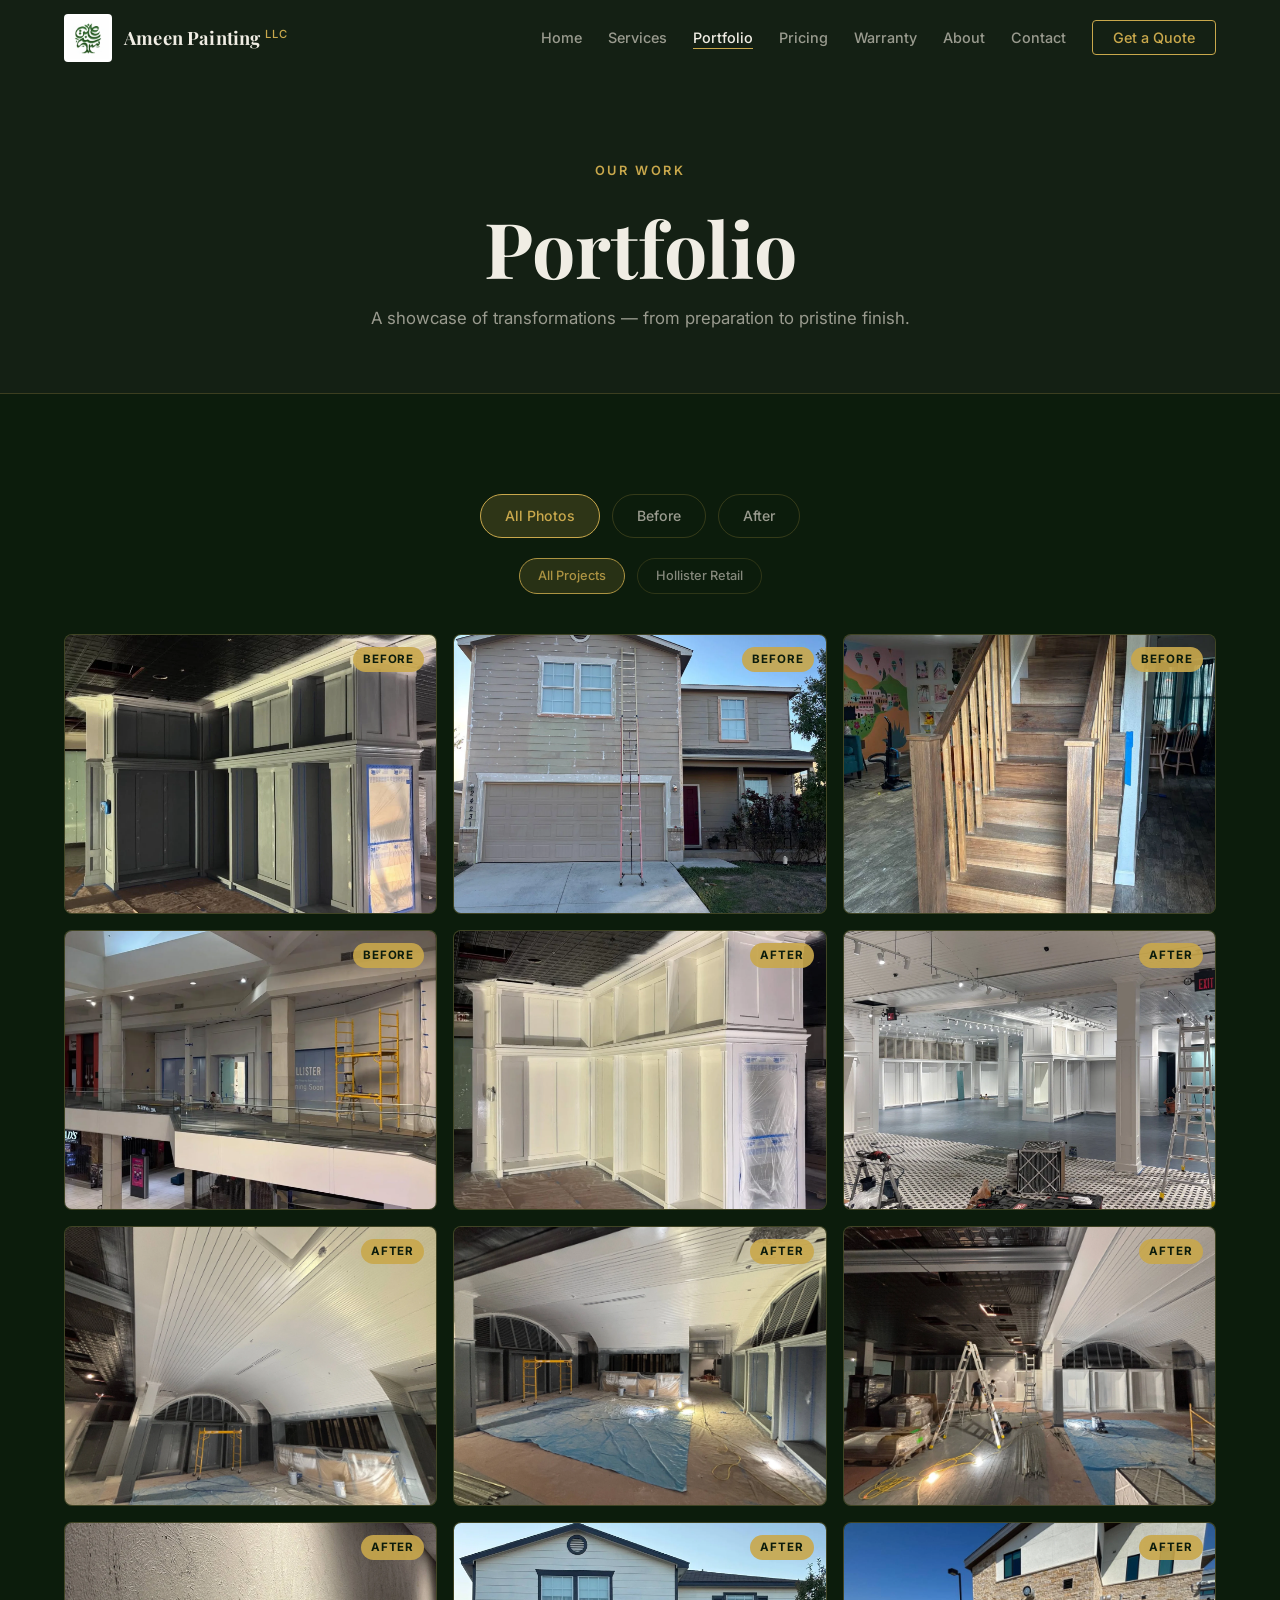
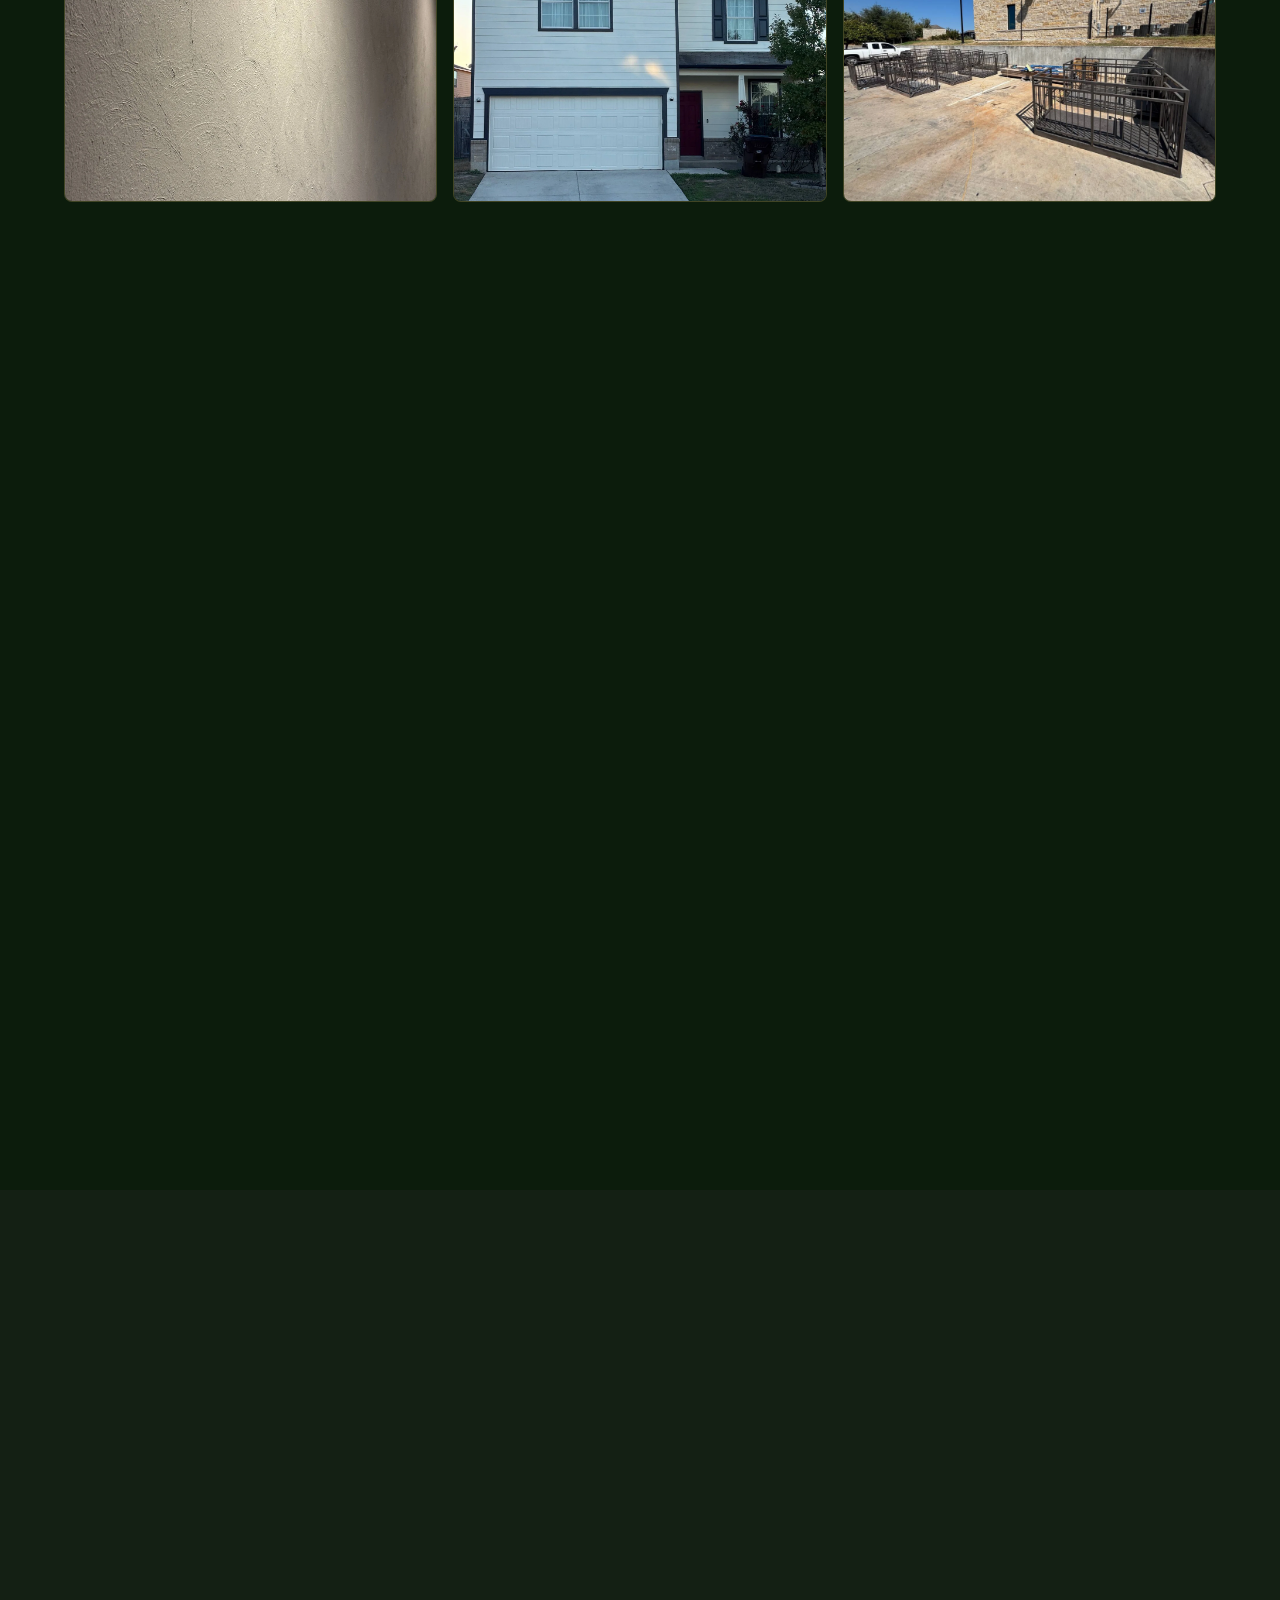
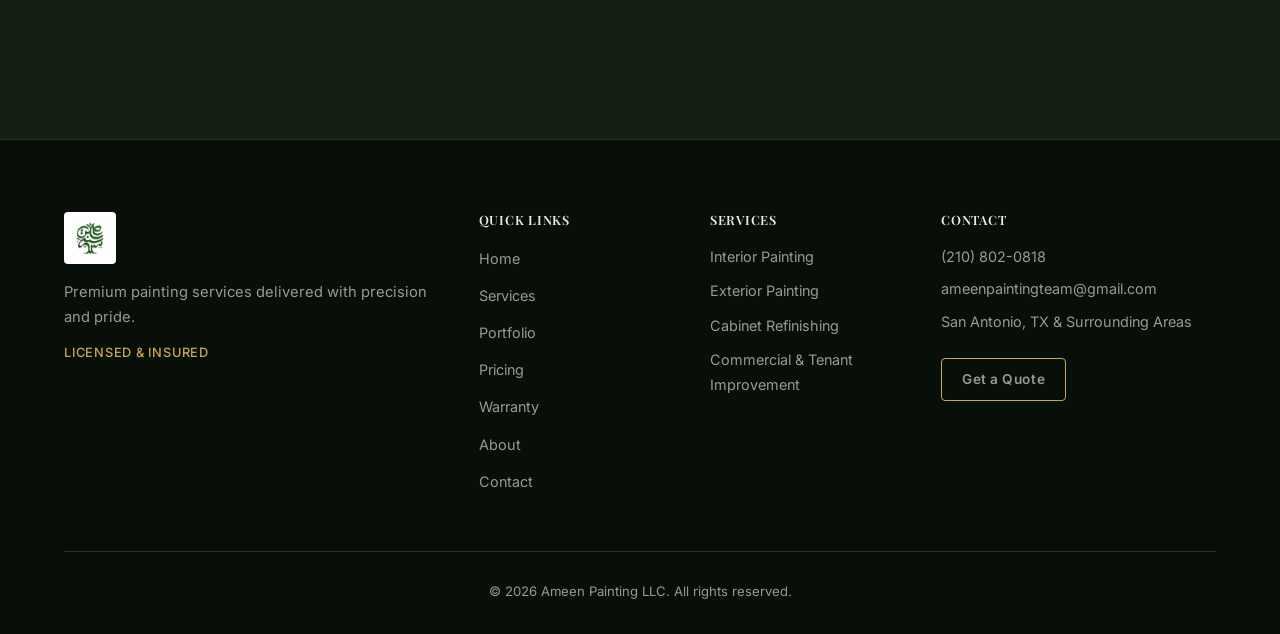
==== portfolio.html @ 5411197c "Reposition site as residential-first and consolidate pages Rewrite hero copy, rebuild What We Do as " ====
<!DOCTYPE html>
<html lang="en">
<head>
  <meta charset="UTF-8" />
  <meta name="viewport" content="width=device-width, initial-scale=1.0" />
  <meta name="description" content="Browse before-and-after photos of commercial painting projects completed by Ameen Painting LLC in San Antonio, TX." />
  <title>Portfolio | Ameen Painting LLC</title>
  <link rel="canonical" href="https://ameenpainting.com/portfolio.html" />
  <link rel="icon" href="assets/favicon.ico" sizes="16x16 32x32 48x48" />
  <link rel="icon" type="image/png" sizes="32x32" href="assets/favicon-32x32.png" />
  <link rel="apple-touch-icon" sizes="180x180" href="assets/apple-touch-icon.png" />
  <link rel="preload" as="image" href="assets/images/hollister-after-12.webp" />
  <!-- Open Graph -->
  <meta property="og:type"        content="website" />
  <meta property="og:url"         content="https://ameenpainting.com/portfolio.html" />
  <meta property="og:site_name"   content="Ameen Painting LLC" />
  <meta property="og:title"       content="Portfolio | Ameen Painting LLC" />
  <meta property="og:description" content="Browse before-and-after photos of commercial painting projects completed by Ameen Painting LLC in San Antonio, TX." />
  <meta property="og:image"       content="https://ameenpainting.com/assets/images/hollister-after-12.webp" />
  <meta property="og:image:alt"   content="Ameen Painting LLC — Commercial painting project in San Antonio, TX" />
  <!-- Twitter Card -->
  <meta name="twitter:card"        content="summary_large_image" />
  <meta name="twitter:title"       content="Portfolio | Ameen Painting LLC" />
  <meta name="twitter:description" content="Browse before-and-after photos of commercial painting projects completed by Ameen Painting LLC in San Antonio, TX." />
  <meta name="twitter:image"       content="https://ameenpainting.com/assets/images/hollister-after-12.webp" />
  <link rel="preconnect" href="https://fonts.googleapis.com" />
  <link rel="preconnect" href="https://fonts.gstatic.com" crossorigin />
  <link href="https://fonts.googleapis.com/css2?family=Playfair+Display:ital,wght@0,400;0,600;0,700;1,400&family=Inter:wght@300;400;500;600&display=swap" rel="stylesheet" />
  <!-- Google Tag Manager -->
  <script>(function(w,d,s,l,i){w[l]=w[l]||[];w[l].push({'gtm.start':
  new Date().getTime(),event:'gtm.js'});var f=d.getElementsByTagName(s)[0],
  j=d.createElement(s),dl=l!='dataLayer'?'&l='+l:'';j.async=true;j.src=
  'https://www.googletagmanager.com/gtm.js?id='+i+dl;f.parentNode.insertBefore(j,f);
  })(window,document,'script','dataLayer','GTM-MKT3JLG7');</script>
  <!-- End Google Tag Manager -->
  <link rel="stylesheet" href="css/style.css" />
  <link rel="stylesheet" href="css/animations.css" />
  <script type="application/ld+json">
  {
    "@context": "https://schema.org",
    "@type": "PaintingContractor",
    "name": "Ameen Painting LLC",
    "url": "https://ameenpainting.com/",
    "telephone": "+12108020818",
    "email": "ameenpaintingteam@gmail.com",
    "areaServed": "San Antonio, TX and surrounding areas",
    "image": "https://ameenpainting.com/assets/images/hollister-after-12.webp",
    "logo": "https://ameenpainting.com/assets/images/logo.webp",
    "priceRange": "$$"
  }
  </script>
</head>
<body>
<!-- Google Tag Manager (noscript) -->
<noscript><iframe src="https://www.googletagmanager.com/ns.html?id=GTM-MKT3JLG7"
height="0" width="0" style="display:none;visibility:hidden"></iframe></noscript>
<!-- End Google Tag Manager (noscript) -->

  <!-- ===== HEADER ===== -->
  <header id="site-header">
    <div class="header-inner container">
      <a href="index.html" class="logo-link">
        <img src="assets/images/logo.webp" alt="Ameen Painting LLC" class="logo-img" />
        <span class="logo-text">Ameen Painting <span class="logo-llc">LLC</span></span>
      </a>
      <nav id="main-nav" aria-label="Main navigation">
        <ul class="nav-list">
          <li><a href="index.html" class="nav-link">Home</a></li>
          <li><a href="index.html#services" class="nav-link">Services</a></li>
          <li><a href="portfolio.html" class="nav-link active">Portfolio</a></li>
          <li><a href="index.html#pricing" class="nav-link">Pricing</a></li>
          <li><a href="index.html#warranty" class="nav-link">Warranty</a></li>
          <li><a href="index.html#about" class="nav-link">About</a></li>
          <li><a href="index.html#contact" class="nav-link">Contact</a></li>
          <li><a href="index.html#contact" class="nav-link nav-cta">Get a Quote</a></li>
        </ul>
      </nav>
      <button id="hamburger" class="hamburger" aria-label="Toggle menu" aria-expanded="false">
        <span></span><span></span><span></span>
      </button>
    </div>
  </header>

  <main>

    <!-- ===== PAGE HEADER ===== -->
    <section class="page-header">
      <div class="container">
        <p class="hero-eyebrow" data-animate>Our Work</p>
        <h1 class="page-header-title" data-animate data-animate-delay="1">Portfolio</h1>
        <p class="page-header-sub" data-animate data-animate-delay="2">A showcase of transformations — from preparation to pristine finish.</p>
      </div>
    </section>

    <!-- ===== PORTFOLIO ===== -->
    <section id="portfolio" class="section">
      <div class="container">
        <div class="portfolio-filters" data-animate>
          <button class="filter-btn active" data-filter="all">All Photos</button>
          <button class="filter-btn" data-filter="before">Before</button>
          <button class="filter-btn" data-filter="after">After</button>
        </div>
        <div class="portfolio-filters portfolio-filters-project" id="portfolio-project-filters" data-animate>
          <button class="filter-btn active" data-project-filter="all">All Projects</button>
          <!-- Per-project chips populated by JS -->
        </div>
        <div class="portfolio-grid" id="portfolio-grid">
          <!-- Populated by JS -->
        </div>
      </div>
    </section>

    <!-- Lightbox -->
    <div id="lightbox" class="lightbox" role="dialog" aria-modal="true" aria-label="Image viewer" hidden>
      <div class="lightbox-overlay"></div>
      <button class="lightbox-close" aria-label="Close">&times;</button>
      <button class="lightbox-prev" aria-label="Previous image">&#8249;</button>
      <button class="lightbox-next" aria-label="Next image">&#8250;</button>
      <div class="lightbox-content">
        <img id="lightbox-img" src="" alt="" />
        <p id="lightbox-caption" class="lightbox-caption"></p>
      </div>
    </div>

    <!-- ===== CTA ===== -->
    <section class="section page-cta section-alt">
      <div class="container">
        <div class="quote-cta-card page-cta-card" data-animate>
          <div class="quote-cta-icon" aria-hidden="true">
            <svg viewBox="0 0 48 48" fill="none" xmlns="http://www.w3.org/2000/svg">
              <rect x="6" y="8" width="36" height="32" rx="3" stroke="currentColor" stroke-width="2.5"/>
              <path d="M6 18h36" stroke="currentColor" stroke-width="2.5"/>
              <path d="M14 28h12M14 34h8" stroke="currentColor" stroke-width="2.5" stroke-linecap="round"/>
              <circle cx="38" cy="12" r="6" fill="var(--accent)"/>
              <path d="M35 12l2 2 4-4" stroke="#0C1C0C" stroke-width="2" stroke-linecap="round" stroke-linejoin="round"/>
            </svg>
          </div>
          <h3>Like What You See?</h3>
          <p>Tell us about your project and we'll follow up with a free, no-obligation estimate.</p>
          <a href="index.html#contact" class="btn btn-primary">
            Request a Free Quote
          </a>
        </div>
      </div>
    </section>

  </main>

  <!-- ===== FOOTER ===== -->
  <footer id="site-footer">
    <div class="container">
      <div class="footer-grid">
        <div class="footer-brand">
          <img src="assets/images/logo.webp" alt="Ameen Painting LLC" class="footer-logo" />
          <p class="footer-tagline">Premium painting services delivered with precision and pride.</p>
          <p class="footer-license">Licensed &amp; Insured</p>
        </div>
        <div class="footer-links">
          <h4>Quick Links</h4>
          <ul>
            <li><a href="index.html">Home</a></li>
            <li><a href="index.html#services">Services</a></li>
            <li><a href="portfolio.html">Portfolio</a></li>
            <li><a href="index.html#pricing">Pricing</a></li>
            <li><a href="index.html#warranty">Warranty</a></li>
            <li><a href="index.html#about">About</a></li>
            <li><a href="index.html#contact">Contact</a></li>
          </ul>
        </div>
        <div class="footer-services">
          <h4>Services</h4>
          <ul>
            <li>Interior Painting</li>
            <li>Exterior Painting</li>
            <li>Cabinet Refinishing</li>
            <li>Commercial &amp; Tenant Improvement</li>
          </ul>
        </div>
        <div class="footer-contact">
          <h4>Contact</h4>
          <p><a href="tel:+12108020818">(210) 802-0818</a></p>
          <p><a href="mailto:ameenpaintingteam@gmail.com">ameenpaintingteam@gmail.com</a></p>
          <p>San Antonio, TX &amp; Surrounding Areas</p>
          <a href="index.html#contact" class="btn btn-outline btn-sm">Get a Quote</a>
        </div>
      </div>
      <div class="footer-bottom">
        <p>&copy; <span id="footer-year"></span> Ameen Painting LLC. All rights reserved.</p>
      </div>
    </div>
  </footer>

  <script src="js/main.js"></script>
</body>
</html>
---- css/style.css ----
/* ============================================================
   AMEEN PAINTING LLC — Main Stylesheet
   Color palette derived from logo (deep forest green + gold)
   ============================================================ */

/* ---- 1. CUSTOM PROPERTIES ---- */
:root {
  --bg:           #0C1C0C;
  --bg-alt:       #142014;
  --bg-card:      #192819;
  --accent:       #C9A84C;
  --accent-lt:    #E2C97E;
  --accent-dim:   rgba(201, 168, 76, 0.18);
  --green:        #2D6A2D;
  --text:         #F0EDE4;
  --text-muted:   #9A9B8F;
  --border:       rgba(201, 168, 76, 0.22);
  --border-hover: rgba(201, 168, 76, 0.65);

  --font-heading: 'Playfair Display', Georgia, serif;
  --font-body:    'Inter', system-ui, sans-serif;

  --radius-sm: 4px;
  --radius:    8px;
  --radius-lg: 14px;
  --trans:     0.28s ease;

  --container: 1200px;
  --section-py: 100px;
}

/* ---- 2. RESET ---- */
*, *::before, *::after { box-sizing: border-box; margin: 0; padding: 0; }
html { scroll-behavior: smooth; -webkit-font-smoothing: antialiased; }
body {
  background: var(--bg);
  color: var(--text);
  font-family: var(--font-body);
  font-size: 16px;
  line-height: 1.7;
  overflow-x: hidden;
}
img { display: block; max-width: 100%; height: auto; }
a { color: inherit; text-decoration: none; }
ul { list-style: none; }
button { cursor: pointer; background: none; border: none; font: inherit; }
select, input, textarea {
  font: inherit;
  color: inherit;
  background: transparent;
  border: none;
  outline: none;
}

/* ---- 3. TYPOGRAPHY ---- */
h1, h2, h3, h4 { font-family: var(--font-heading); line-height: 1.18; }
h1 { font-size: clamp(2.6rem, 6vw, 5rem); font-weight: 700; }
h2 { font-size: clamp(2rem, 4vw, 3rem); font-weight: 600; }
h3 { font-size: 1.35rem; font-weight: 600; }
h4 { font-size: 1rem; font-weight: 600; letter-spacing: 0.06em; text-transform: uppercase; }
p  { font-size: 1rem; color: var(--text-muted); }

/* ---- 4. UTILITIES ---- */
.container {
  max-width: var(--container);
  margin-inline: auto;
  padding-inline: 24px;
}

.section { padding-block: var(--section-py); }
section[id] { scroll-margin-top: 90px; }
.section-alt { background: var(--bg-alt); }

.section-heading { text-align: center; margin-bottom: 56px; }
.section-heading.align-left { text-align: left; }
.section-heading h2 { color: var(--text); margin-block: 8px 16px; }
.section-heading.align-left h3 { color: var(--text); margin-block: 8px 16px; font-size: 1.6rem; }

.section-eyebrow {
  font-size: 0.8rem;
  font-weight: 600;
  letter-spacing: 0.16em;
  text-transform: uppercase;
  color: var(--accent);
  margin-bottom: 4px;
}

.section-desc {
  max-width: 540px;
  margin: 16px auto 0;
  color: var(--text-muted);
}

.gold-rule {
  width: 56px;
  height: 2px;
  background: linear-gradient(to right, var(--accent), var(--accent-lt));
  border-radius: 1px;
  margin: 0 auto;
}
.align-left .gold-rule { margin: 0; }

.divider {
  border: none;
  height: 1px;
  background: linear-gradient(to right, transparent, var(--border-hover), transparent);
  margin: 0;
}

/* Buttons */
.btn {
  display: inline-flex;
  align-items: center;
  gap: 8px;
  padding: 14px 32px;
  font-size: 0.95rem;
  font-weight: 600;
  letter-spacing: 0.04em;
  border-radius: var(--radius-sm);
  transition: var(--trans);
  white-space: nowrap;
}
.btn-primary {
  background: var(--accent);
  color: #0C1C0C;
}
.btn-primary:hover {
  background: var(--accent-lt);
  transform: translateY(-2px);
  box-shadow: 0 8px 24px rgba(201, 168, 76, 0.28);
}
.btn-outline {
  border: 1.5px solid var(--accent);
  color: var(--accent);
}
.btn-outline:hover {
  background: var(--accent-dim);
  transform: translateY(-2px);
}
.btn-sm { padding: 9px 20px; font-size: 0.85rem; }
.btn-full { width: 100%; justify-content: center; margin-top: 8px; }

/* Badges */
.badge {
  display: inline-block;
  padding: 5px 14px;
  border: 1px solid var(--border);
  border-radius: 100px;
  font-size: 0.78rem;
  font-weight: 500;
  letter-spacing: 0.04em;
  color: var(--accent);
  background: var(--accent-dim);
}

/* ---- 5. HEADER ---- */
#site-header {
  position: fixed;
  top: 0;
  left: 0;
  right: 0;
  z-index: 1000;
  transition: background var(--trans), box-shadow var(--trans);
}

#site-header.scrolled {
  background: rgba(12, 28, 12, 0.92);
  backdrop-filter: blur(12px);
  -webkit-backdrop-filter: blur(12px);
  box-shadow: 0 1px 0 var(--border);
}

.header-inner {
  display: flex;
  align-items: center;
  justify-content: space-between;
  height: 76px;
}

.logo-link {
  display: flex;
  align-items: center;
  gap: 12px;
  flex-shrink: 0;
}
.logo-img {
  height: 48px;
  width: 48px;
  object-fit: contain;
  border-radius: var(--radius-sm);
  background: #fff;
  padding: 3px;
}
.logo-text {
  font-family: var(--font-heading);
  font-size: 1.15rem;
  font-weight: 700;
  color: var(--text);
  line-height: 1.2;
  letter-spacing: 0.01em;
}
.logo-llc {
  font-family: var(--font-body);
  font-size: 0.7rem;
  font-weight: 500;
  letter-spacing: 0.12em;
  color: var(--accent);
  vertical-align: super;
  text-transform: uppercase;
}

.nav-list {
  display: flex;
  align-items: center;
  gap: 26px;
}
.nav-link {
  font-size: 0.9rem;
  font-weight: 500;
  color: var(--text-muted);
  transition: color var(--trans);
  position: relative;
}
.nav-link::after {
  content: '';
  position: absolute;
  bottom: -3px;
  left: 0;
  width: 0;
  height: 1.5px;
  background: var(--accent);
  transition: width var(--trans);
}
.nav-link:hover,
.nav-link.active { color: var(--text); }
.nav-link:hover::after,
.nav-link.active::after { width: 100%; }

.nav-link.nav-cta {
  padding: 8px 20px;
  border: 1.5px solid var(--accent);
  border-radius: var(--radius-sm);
  color: var(--accent);
}
.nav-link.nav-cta::after { display: none; }
.nav-link.nav-cta:hover {
  background: var(--accent);
  color: #0C1C0C;
}

/* Hamburger */
.hamburger {
  display: none;
  flex-direction: column;
  justify-content: space-between;
  width: 28px;
  height: 20px;
  padding: 0;
  z-index: 10;
}
.hamburger span {
  display: block;
  height: 2px;
  background: var(--text);
  border-radius: 2px;
  transition: transform var(--trans), opacity var(--trans);
  transform-origin: center;
}

/* Mobile nav */
@media (max-width: 768px) {
  .hamburger { display: flex; }
  #main-nav {
    position: fixed;
    top: 76px;
    left: 0;
    right: 0;
    background: rgba(12, 28, 12, 0.97);
    backdrop-filter: blur(12px);
    padding: 24px;
    transform: translateY(-110%);
    opacity: 0;
    transition: transform 0.35s ease, opacity 0.35s ease;
    border-bottom: 1px solid var(--border);
  }
  #site-header.nav-open #main-nav {
    transform: none;
    opacity: 1;
  }
  .nav-list {
    flex-direction: column;
    align-items: flex-start;
    gap: 20px;
  }
  .nav-link.nav-cta { margin-top: 8px; }

  /* Hamburger → X */
  #site-header.nav-open .hamburger span:nth-child(1) {
    transform: translateY(9px) rotate(45deg);
  }
  #site-header.nav-open .hamburger span:nth-child(2) {
    opacity: 0;
    transform: scaleX(0);
  }
  #site-header.nav-open .hamburger span:nth-child(3) {
    transform: translateY(-9px) rotate(-45deg);
  }
}

/* ---- 5b. SUB-PAGE HEADER (pricing/warranty/portfolio) ---- */
.page-header {
  padding: 160px 0 60px;
  text-align: center;
  background: var(--bg-alt);
  border-bottom: 1px solid var(--border);
}
.page-header-title {
  color: var(--text);
  margin-bottom: 12px;
}
.page-header-sub {
  color: var(--text-muted);
  max-width: 560px;
  margin: 0 auto;
  font-size: 1.05rem;
}

/* Centered single-card CTA used on sub-pages */
.page-cta-card {
  max-width: 640px;
  margin: 0 auto;
  align-items: center;
  text-align: center;
}

/* ---- 6. HERO ---- */
#hero {
  position: relative;
  height: 100vh;
  min-height: 600px;
  display: flex;
  align-items: center;
  justify-content: center;
  overflow: hidden;
}
.hero-bg {
  position: absolute;
  inset: 0;
  background-image: url('../assets/images/hollister-after-12.webp');
  background-size: cover;
  background-position: center;
  transform: scale(1.04);
  transition: transform 8s ease;
}
#hero.loaded .hero-bg { transform: scale(1); }
.hero-overlay {
  position: absolute;
  inset: 0;
  background: linear-gradient(
    160deg,
    rgba(8, 18, 8, 0.82) 0%,
    rgba(12, 28, 12, 0.72) 50%,
    rgba(20, 14, 0, 0.55) 100%
  );
}
.hero-content {
  position: relative;
  z-index: 2;
  text-align: center;
  max-width: 820px;
}
.hero-eyebrow {
  font-size: 0.8rem;
  font-weight: 600;
  letter-spacing: 0.2em;
  text-transform: uppercase;
  color: var(--accent);
  margin-bottom: 20px;
}
.hero-title {
  color: #fff;
  margin-bottom: 24px;
  text-shadow: 0 2px 24px rgba(0,0,0,0.4);
}
.hero-title em {
  font-style: italic;
  color: var(--accent-lt);
}
.hero-sub {
  font-size: 1.15rem;
  color: rgba(240, 237, 228, 0.75);
  max-width: 560px;
  margin: 0 auto 40px;
}
.hero-actions {
  display: flex;
  gap: 16px;
  justify-content: center;
  flex-wrap: wrap;
}

.hero-scroll-hint {
  position: absolute;
  bottom: 36px;
  left: 50%;
  transform: translateX(-50%);
  z-index: 2;
  display: flex;
  flex-direction: column;
  align-items: center;
  gap: 8px;
  animation: scroll-pulse 2s ease infinite;
}
.scroll-arrow {
  display: block;
  width: 22px;
  height: 22px;
  border-right: 2px solid var(--accent);
  border-bottom: 2px solid var(--accent);
  transform: rotate(45deg);
}
@keyframes scroll-pulse {
  0%, 100% { transform: translateX(-50%) translateY(0); opacity: 0.7; }
  50%       { transform: translateX(-50%) translateY(6px); opacity: 1; }
}

/* ---- 7a. SERVICES ACCORDION ---- */
.services-accordion {
  display: flex;
  gap: 12px;
  height: 440px;
}
.accordion-item {
  position: relative;
  flex: 0.55;
  min-width: 64px;
  border-radius: var(--radius-lg);
  border: 1px solid var(--border);
  overflow: hidden;
  cursor: pointer;
  background: var(--bg-card);
  outline-offset: 3px;
  transition: flex 0.5s cubic-bezier(0.22, 1, 0.36, 1), border-color var(--trans);
}
.accordion-item:not(.is-active):hover { border-color: var(--border-hover); }
.accordion-item.is-active {
  flex: 3.6;
  border-color: var(--border-hover);
}
.accordion-item-bg {
  position: absolute;
  inset: 0;
}
.accordion-item-bg--1 { background: linear-gradient(160deg, #1c3a1c, #0c1c0c 75%); }
.accordion-item-bg--2 { background: linear-gradient(160deg, #2d6a2d, #12240f 75%); }
.accordion-item-bg--3 { background: linear-gradient(160deg, #3a2f14, #12240f 75%); }
.accordion-item-bg--4 { background: linear-gradient(160deg, #23331a, #0c1c0c 75%); }
.accordion-item-bg--5 { background: linear-gradient(160deg, #33261a, #0c1c0c 75%); }

.accordion-icon {
  position: absolute;
  top: 24px;
  left: 24px;
  z-index: 2;
  width: 36px;
  height: 36px;
  color: var(--accent);
}
.accordion-icon svg { width: 100%; height: 100%; }

.accordion-item-collapsed-label {
  position: absolute;
  bottom: 24px;
  left: 50%;
  translate: -50% 0;
  writing-mode: vertical-rl;
  transform: rotate(180deg);
  z-index: 2;
  font-family: var(--font-heading);
  font-weight: 600;
  font-size: 1.05rem;
  color: var(--text);
  white-space: nowrap;
  transition: opacity 0.2s ease;
}
.accordion-item.is-active .accordion-item-collapsed-label {
  opacity: 0;
  pointer-events: none;
}

.accordion-item-body {
  position: absolute;
  left: 28px;
  right: 28px;
  bottom: 28px;
  z-index: 2;
  opacity: 0;
  transform: translateY(10px);
  transition: opacity 0.35s ease 0.15s, transform 0.35s ease 0.15s;
  pointer-events: none;
}
.accordion-item.is-active .accordion-item-body {
  opacity: 1;
  transform: none;
  pointer-events: auto;
}
.accordion-item-title {
  display: block;
  font-family: var(--font-heading);
  font-size: 1.4rem;
  font-weight: 600;
  color: var(--text);
  margin-bottom: 8px;
}
.accordion-item-desc {
  display: block;
  font-size: 0.92rem;
  color: var(--text-muted);
  max-width: 380px;
}

@media (max-width: 768px) {
  .services-accordion { flex-direction: column; height: auto; }
  .accordion-item {
    flex: none;
    height: 66px;
    transition: height 0.45s cubic-bezier(0.22, 1, 0.36, 1), border-color var(--trans);
  }
  .accordion-item.is-active { height: 300px; }
  .accordion-icon { top: 18px; left: 20px; width: 26px; height: 26px; }
  .accordion-item-collapsed-label {
    writing-mode: horizontal-tb;
    transform: none;
    left: 58px;
    right: 20px;
    bottom: auto;
    top: 50%;
    translate: 0 -50%;
    font-size: 1rem;
    overflow: hidden;
    text-overflow: ellipsis;
  }
  .accordion-item.is-active .accordion-item-collapsed-label { opacity: 0; }
  .accordion-item-body { left: 20px; right: 20px; bottom: 20px; }
  .accordion-item-title { font-size: 1.15rem; }
}

/* ---- 7b. CAPABILITIES LIST ---- */
.capabilities-wrap {
  margin-top: 56px;
  border: 1px solid var(--border);
  border-radius: var(--radius-lg);
  background: var(--bg-card);
  padding: 40px 48px;
  display: grid;
  grid-template-columns: 240px 1fr;
  gap: 32px;
  align-items: start;
}
.capabilities-header .section-eyebrow { text-align: left; }
.capabilities-header h3 {
  font-size: 1.5rem;
  color: var(--text);
  margin-top: 6px;
}
.capabilities-list {
  display: grid;
  grid-template-columns: repeat(2, 1fr);
  gap: 12px 32px;
  padding: 0;
}
.capabilities-list li {
  font-size: 0.95rem;
  color: var(--text-muted);
  padding-left: 18px;
  position: relative;
}
.capabilities-list li::before {
  content: '';
  position: absolute;
  left: 0;
  top: 0.55em;
  width: 6px;
  height: 6px;
  border-radius: 50%;
  background: var(--accent);
}

@media (max-width: 900px) {
  .capabilities-wrap { grid-template-columns: 1fr; padding: 28px; }
  .capabilities-list { grid-template-columns: 1fr; }
}

/* ---- 7c. PRICING GUIDE ---- */
.pricing-table-wrap {
  border: 1px solid var(--border);
  border-radius: var(--radius-lg);
  overflow-x: auto;
  background: var(--bg-card);
}
.pricing-table {
  width: 100%;
  border-collapse: collapse;
  min-width: 560px;
}
.pricing-table th {
  text-align: left;
  font-family: var(--font-body);
  font-size: 0.78rem;
  font-weight: 600;
  letter-spacing: 0.1em;
  text-transform: uppercase;
  color: var(--accent);
  padding: 20px 28px;
  border-bottom: 1px solid var(--border);
  white-space: nowrap;
}
.pricing-table th:not(:first-child),
.pricing-table td:not(:first-child) {
  text-align: right;
}
.pricing-table td {
  padding: 20px 28px;
  border-bottom: 1px solid var(--border);
  font-size: 0.95rem;
  color: var(--text-muted);
  white-space: nowrap;
}
.pricing-table tr:last-child td { border-bottom: none; }
.pricing-table td span {
  display: block;
  font-size: 0.78rem;
  color: var(--text-muted);
  opacity: 0.7;
  margin-top: 2px;
  white-space: normal;
}
.pricing-table td.avg {
  color: var(--accent);
  font-weight: 700;
  font-size: 1.05rem;
}
.pricing-note {
  text-align: center;
  max-width: 600px;
  margin: 28px auto 0;
  font-size: 0.9rem;
}
.pricing-note a {
  color: var(--accent);
  font-weight: 600;
  white-space: nowrap;
  transition: color var(--trans);
}
.pricing-note a:hover { color: var(--accent-lt); }
.pricing-note-commercial {
  margin-top: 12px;
  font-size: 0.85rem;
  opacity: 0.85;
}
.pricing-note-commercial strong { color: var(--text); }

@media (max-width: 640px) {
  /* Convert table to stacked cards — a horizontally-scrolling table hides
     the Average column, which is the number people scan for first. */
  .pricing-table { min-width: 0; }
  .pricing-table thead { display: none; }
  .pricing-table, .pricing-table tbody, .pricing-table tr, .pricing-table td {
    display: block;
    width: 100%;
  }
  .pricing-table tr {
    padding: 18px 20px;
    border-bottom: 1px solid var(--border);
  }
  .pricing-table td {
    border-bottom: none;
    padding: 4px 0;
    white-space: normal;
    text-align: left !important;
  }
  .pricing-table td[data-label]::before {
    content: attr(data-label);
    display: inline-block;
    min-width: 88px;
    font-size: 0.72rem;
    font-weight: 600;
    letter-spacing: 0.08em;
    text-transform: uppercase;
    color: var(--accent);
  }
  .pricing-table td[data-label="Project Type"]::before { display: block; margin-bottom: 2px; }
  .pricing-table td[data-label="Project Type"] span { display: inline; margin: 0; opacity: 0.7; }
  .pricing-table td[data-label="Project Type"] span::before { content: ' — '; }
  .pricing-table td.avg { font-size: 1rem; }
}

/* ---- 7d. PAINT COVERAGE CALCULATOR ---- */
.calculator-card {
  max-width: 640px;
  margin: 0 auto;
  background: var(--bg-card);
  border: 1px solid var(--border);
  border-radius: var(--radius-lg);
  padding: 44px 48px;
  display: grid;
  gap: 36px;
}
.calc-inputs {
  display: flex;
  flex-direction: column;
  gap: 26px;
}
.calc-field {
  display: flex;
  flex-direction: column;
  gap: 10px;
}
.calc-field label {
  display: flex;
  align-items: center;
  justify-content: space-between;
  font-size: 0.8rem;
  font-weight: 600;
  letter-spacing: 0.08em;
  text-transform: uppercase;
  color: var(--text-muted);
}
.calc-field-val {
  font-family: var(--font-heading);
  font-size: 1rem;
  font-weight: 700;
  letter-spacing: 0;
  text-transform: none;
  color: var(--accent);
}
.calc-row {
  display: grid;
  grid-template-columns: 1fr 1fr;
  gap: 24px;
}

/* Range sliders */
.calc-field input[type="range"] {
  -webkit-appearance: none;
  appearance: none;
  width: 100%;
  height: 4px;
  border-radius: 2px;
  background: var(--border);
}
.calc-field input[type="range"]::-webkit-slider-thumb {
  -webkit-appearance: none;
  appearance: none;
  width: 20px;
  height: 20px;
  border-radius: 50%;
  background: var(--accent);
  border: 3px solid var(--bg-card);
  box-shadow: 0 0 0 1px var(--border-hover);
  cursor: pointer;
  transition: transform var(--trans);
}
.calc-field input[type="range"]::-webkit-slider-thumb:hover { transform: scale(1.15); }
.calc-field input[type="range"]::-moz-range-thumb {
  width: 20px;
  height: 20px;
  border-radius: 50%;
  background: var(--accent);
  border: 3px solid var(--bg-card);
  box-shadow: 0 0 0 1px var(--border-hover);
  cursor: pointer;
}

/* Bigger touch target on touchscreens — a 20px thumb is hard to grab with a finger */
@media (pointer: coarse) {
  .calc-field input[type="range"] {
    height: 6px;
    margin-block: 10px;
  }
  .calc-field input[type="range"]::-webkit-slider-thumb {
    width: 30px;
    height: 30px;
  }
  .calc-field input[type="range"]::-moz-range-thumb {
    width: 30px;
    height: 30px;
  }
}

/* Select */
.calc-field select {
  appearance: none;
  -webkit-appearance: none;
  -moz-appearance: none;
  border: 1px solid var(--border);
  border-radius: var(--radius-sm);
  padding: 12px 40px 12px 14px;
  color: var(--text);
  background: var(--bg-alt) url("data:image/svg+xml,%3Csvg xmlns='http://www.w3.org/2000/svg' viewBox='0 0 16 16' fill='none'%3E%3Cpath d='M4 6l4 4 4-4' stroke='%23C9A84C' stroke-width='1.6' stroke-linecap='round' stroke-linejoin='round'/%3E%3C/svg%3E") no-repeat right 14px center;
  background-size: 12px;
  font-size: 0.95rem;
  transition: border-color var(--trans);
}
.calc-field select:hover,
.calc-field select:focus { border-color: var(--border-hover); }
.calc-field select option { background: var(--bg-alt); color: var(--text); }

/* Coats toggle */
.calc-coats {
  display: flex;
  gap: 8px;
}
.coat-btn {
  flex: 1;
  padding: 12px 0;
  border: 1px solid var(--border);
  border-radius: var(--radius-sm);
  color: var(--text-muted);
  font-weight: 600;
  transition: var(--trans);
}
.coat-btn:hover { border-color: var(--border-hover); color: var(--text); }
.coat-btn.active {
  background: var(--accent);
  border-color: var(--accent);
  color: #0C1C0C;
}

/* Result readout */
.calc-result {
  text-align: center;
  padding-top: 32px;
  border-top: 1px solid var(--border);
  display: flex;
  flex-direction: column;
  align-items: center;
  gap: 4px;
}
#calc-gallons {
  font-family: var(--font-heading);
  font-size: 3.2rem;
  font-weight: 700;
  color: var(--accent);
  line-height: 1;
}
.calc-gallons-label {
  font-size: 0.78rem;
  font-weight: 600;
  letter-spacing: 0.1em;
  text-transform: uppercase;
  color: var(--text-muted);
}
.calc-disclaimer {
  text-align: center;
  max-width: 480px;
  margin: 24px auto 0;
  font-size: 0.82rem;
}

@media (max-width: 640px) {
  .calculator-card { padding: 32px 24px; }
  .calc-row { grid-template-columns: 1fr; gap: 20px; }
}

/* ---- 8. PORTFOLIO ---- */
.portfolio-filters {
  display: flex;
  gap: 12px;
  justify-content: center;
  margin-bottom: 40px;
  flex-wrap: wrap;
}
.filter-btn {
  padding: 9px 24px;
  border: 1.5px solid var(--border);
  border-radius: 100px;
  font-size: 0.88rem;
  font-weight: 500;
  color: var(--text-muted);
  transition: var(--trans);
}
.filter-btn:hover,
.filter-btn.active {
  border-color: var(--accent);
  color: var(--accent);
  background: var(--accent-dim);
}
.portfolio-filters-project {
  margin-top: -20px;
}
.portfolio-filters-project .filter-btn {
  padding: 6px 18px;
  font-size: 0.8rem;
  opacity: 0.85;
}

.portfolio-grid {
  display: grid;
  grid-template-columns: repeat(auto-fill, minmax(300px, 1fr));
  gap: 16px;
}
.portfolio-item {
  position: relative;
  overflow: hidden;
  border-radius: var(--radius);
  border: 1px solid var(--border);
  cursor: pointer;
  aspect-ratio: 4/3;
  background: var(--bg-card);
}
.portfolio-preview-cta {
  text-align: center;
  margin-top: 36px;
}
.portfolio-item img {
  width: 100%;
  height: 100%;
  object-fit: cover;
  transition: transform 0.5s ease;
}
.portfolio-item:hover img { transform: scale(1.06); }
.portfolio-item-overlay {
  position: absolute;
  inset: 0;
  background: linear-gradient(to top, rgba(8,18,8,0.82) 0%, transparent 60%);
  opacity: 0;
  transition: opacity var(--trans);
  display: flex;
  align-items: flex-end;
  padding: 20px;
}
.portfolio-item:hover .portfolio-item-overlay { opacity: 1; }
.portfolio-item-caption {
  font-size: 0.85rem;
  font-weight: 500;
  color: var(--text);
  display: flex;
  align-items: center;
  gap: 8px;
}
.portfolio-item-caption::before {
  content: '';
  display: block;
  width: 20px;
  height: 1.5px;
  background: var(--accent);
  flex-shrink: 0;
}
.portfolio-item .cat-tag {
  position: absolute;
  top: 12px;
  right: 12px;
  padding: 3px 10px;
  background: rgba(201, 168, 76, 0.9);
  color: #0C1C0C;
  font-size: 0.72rem;
  font-weight: 700;
  letter-spacing: 0.08em;
  text-transform: uppercase;
  border-radius: 100px;
}

/* Lightbox */
.lightbox {
  position: fixed;
  inset: 0;
  z-index: 2000;
  display: flex;
  align-items: center;
  justify-content: center;
}
.lightbox[hidden] { display: none; }
.lightbox-overlay {
  position: absolute;
  inset: 0;
  background: rgba(6, 12, 6, 0.93);
}
.lightbox-content {
  position: relative;
  z-index: 1;
  max-width: min(90vw, 1100px);
  max-height: 90vh;
  display: flex;
  flex-direction: column;
  align-items: center;
  gap: 12px;
}
.lightbox-content img {
  max-height: 80vh;
  max-width: 90vw;
  object-fit: contain;
  border-radius: var(--radius);
  box-shadow: 0 24px 80px rgba(0,0,0,0.7);
}
.lightbox-caption {
  font-size: 0.85rem;
  color: var(--text-muted);
  text-align: center;
}
.lightbox-close,
.lightbox-prev,
.lightbox-next {
  position: absolute;
  z-index: 2;
  color: var(--text);
  font-size: 2rem;
  line-height: 1;
  width: 48px;
  height: 48px;
  display: flex;
  align-items: center;
  justify-content: center;
  border-radius: 50%;
  background: rgba(255,255,255,0.08);
  border: 1px solid rgba(255,255,255,0.15);
  transition: background var(--trans), color var(--trans);
}
.lightbox-close:hover,
.lightbox-prev:hover,
.lightbox-next:hover {
  background: var(--accent);
  color: #0C1C0C;
  border-color: var(--accent);
}
.lightbox-close { top: 20px; right: 20px; position: fixed; font-size: 1.5rem; }
.lightbox-prev  { left: 24px; top: 50%; transform: translateY(-50%); position: fixed; }
.lightbox-next  { right: 24px; top: 50%; transform: translateY(-50%); position: fixed; }

@media (max-width: 768px) {
  .lightbox-prev  { left: 8px; }
  .lightbox-next  { right: 8px; }
}

/* ---- 9. ABOUT ---- */
.about-grid {
  display: grid;
  grid-template-columns: 1fr 1fr;
  gap: 80px;
  align-items: start;
}
.about-text p {
  margin-bottom: 16px;
  font-size: 1rem;
}
.about-badges {
  display: flex;
  flex-wrap: wrap;
  gap: 10px;
  margin-top: 28px;
}
.about-quote {
  border: 1px solid var(--border);
  border-left: 4px solid var(--accent);
  border-radius: var(--radius);
  padding: 28px;
  margin-bottom: 32px;
  background: var(--bg-card);
}
.about-quote p {
  font-family: var(--font-heading);
  font-style: italic;
  font-size: 1.1rem;
  color: var(--text);
  line-height: 1.55;
}
.stats-grid {
  display: grid;
  grid-template-columns: repeat(3, 1fr);
  gap: 20px;
}
.stat-item {
  text-align: center;
  padding: 24px 16px;
  background: var(--bg-card);
  border: 1px solid var(--border);
  border-radius: var(--radius);
}
.stat-number {
  font-family: var(--font-heading);
  font-size: 2.4rem;
  font-weight: 700;
  color: var(--accent);
}
.stat-suffix {
  font-family: var(--font-heading);
  font-size: 2rem;
  color: var(--accent);
}
.stat-item p {
  font-size: 0.82rem;
  font-weight: 500;
  color: var(--text-muted);
  margin-top: 8px;
  text-transform: uppercase;
  letter-spacing: 0.06em;
}

/* ---- 10. TESTIMONIALS ---- */
.testimonials-grid {
  display: grid;
  grid-template-columns: repeat(auto-fit, minmax(280px, 1fr));
  gap: 24px;
}
.testimonial-card {
  background: var(--bg-card);
  border: 1px solid var(--border);
  border-radius: var(--radius-lg);
  padding: 32px;
  transition: border-color var(--trans), box-shadow var(--trans);
}
.testimonial-card:hover {
  border-color: var(--border-hover);
  box-shadow: 0 8px 32px rgba(201, 168, 76, 0.09);
}
.stars {
  font-size: 1.2rem;
  color: var(--accent);
  letter-spacing: 2px;
  margin-bottom: 16px;
}
.testimonial-text {
  font-size: 0.95rem;
  color: var(--text-muted);
  font-style: italic;
  margin-bottom: 24px;
  line-height: 1.7;
}
.testimonial-author strong {
  display: block;
  color: var(--text);
  font-size: 0.95rem;
  font-weight: 600;
}
.testimonial-author span {
  font-size: 0.82rem;
  color: var(--accent);
}

/* ---- 10b. WARRANTY ---- */
.warranty-grid {
  display: grid;
  grid-template-columns: 220px 1fr;
  gap: 64px;
  align-items: start;
}
.warranty-badge-wrap {
  display: flex;
  flex-direction: column;
  align-items: center;
  gap: 20px;
  padding-top: 8px;
}
.warranty-download-btn { white-space: nowrap; }
.warranty-badge {
  width: 200px;
  height: 200px;
  border-radius: 50%;
  border: 2px solid var(--accent);
  background: radial-gradient(circle at 30% 25%, var(--accent-dim), var(--bg-card) 70%);
  display: flex;
  flex-direction: column;
  align-items: center;
  justify-content: center;
  position: relative;
  flex-shrink: 0;
}
.warranty-badge::before {
  content: '';
  position: absolute;
  inset: 10px;
  border: 1px dashed var(--border-hover);
  border-radius: 50%;
}
.warranty-badge-num {
  font-family: var(--font-heading);
  font-size: 4.2rem;
  font-weight: 700;
  color: var(--accent);
  line-height: 1;
}
.warranty-badge-label {
  margin-top: 14px;
  font-size: 0.78rem;
  font-weight: 600;
  letter-spacing: 0.12em;
  text-transform: uppercase;
  color: var(--text);
  text-align: center;
  line-height: 1.4;
}
.warranty-content p { margin-bottom: 20px; max-width: 640px; }
.warranty-details {
  border: 1px solid var(--border);
  border-radius: var(--radius);
  background: var(--bg-card);
  padding: 18px 24px;
  max-width: 640px;
}
.warranty-details summary {
  cursor: pointer;
  list-style: none;
  font-size: 0.95rem;
  font-weight: 600;
  color: var(--accent);
  display: flex;
  align-items: center;
  justify-content: space-between;
}
.warranty-details summary::-webkit-details-marker { display: none; }
.warranty-details summary::after {
  content: '+';
  font-size: 1.3rem;
  line-height: 1;
  color: var(--accent);
  transition: transform var(--trans);
}
.warranty-details[open] summary::after { transform: rotate(45deg); }
.warranty-terms-body {
  margin-top: 18px;
  padding-top: 18px;
  border-top: 1px solid var(--border);
}
.warranty-terms-body p {
  font-size: 0.88rem;
  line-height: 1.7;
  margin-bottom: 14px;
}
.warranty-terms-body p:last-child { margin-bottom: 0; }
.warranty-terms-body strong { color: var(--text); }

@media (max-width: 900px) {
  .warranty-grid { grid-template-columns: 1fr; gap: 32px; }
}

/* FAQ accordion list (reuses .warranty-details styling) */
.faq-list {
  display: flex;
  flex-direction: column;
  gap: 16px;
  max-width: 760px;
  margin: 64px auto 0;
}
.faq-list .warranty-details { max-width: none; }

/* ---- 11. CONTACT ---- */
.contact-grid {
  display: grid;
  grid-template-columns: 1fr 1.4fr;
  gap: 80px;
  align-items: start;
}
.contact-info h3 {
  font-size: 1.4rem;
  color: var(--text);
  margin-bottom: 12px;
}
.contact-info > p {
  margin-bottom: 32px;
}
.contact-details {
  display: flex;
  flex-direction: column;
  gap: 24px;
}
.contact-details li {
  display: flex;
  align-items: flex-start;
  gap: 16px;
}
.contact-icon {
  width: 40px;
  height: 40px;
  flex-shrink: 0;
  display: flex;
  align-items: center;
  justify-content: center;
  border: 1px solid var(--border);
  border-radius: var(--radius-sm);
  color: var(--accent);
  background: var(--accent-dim);
}
.contact-icon svg { width: 18px; height: 18px; }
.contact-details strong {
  display: block;
  font-size: 0.8rem;
  font-weight: 600;
  letter-spacing: 0.08em;
  text-transform: uppercase;
  color: var(--text-muted);
  margin-bottom: 2px;
}
.contact-details a,
.contact-details span {
  color: var(--text);
  font-size: 0.95rem;
  transition: color var(--trans);
}
.contact-details a:hover { color: var(--accent); }

/* Quote CTA card */
.quote-cta-card {
  background: var(--bg-card);
  border: 1px solid var(--border);
  border-radius: var(--radius-lg);
  padding: 48px 40px;
  display: flex;
  flex-direction: column;
  align-items: flex-start;
  gap: 20px;
}
.quote-cta-icon {
  width: 56px;
  height: 56px;
  color: var(--accent);
}
.quote-cta-icon svg { width: 100%; height: 100%; }
.quote-cta-card h3 {
  font-size: 1.5rem;
  color: var(--text);
  margin: 0;
}
.quote-cta-card > p {
  font-size: 1rem;
  line-height: 1.65;
  margin: 0;
}
.quote-cta-card .btn-full { margin-top: 4px; }

/* Quote form */
.quote-form {
  width: 100%;
  display: flex;
  flex-direction: column;
  gap: 18px;
}
.form-row {
  display: grid;
  grid-template-columns: 1fr 1fr;
  gap: 16px;
}
.form-field {
  display: flex;
  flex-direction: column;
  gap: 8px;
}
.form-field label {
  font-size: 0.76rem;
  font-weight: 600;
  letter-spacing: 0.06em;
  text-transform: uppercase;
  color: var(--text-muted);
}
.form-field input,
.form-field select,
.form-field textarea {
  border: 1px solid var(--border);
  border-radius: var(--radius-sm);
  background: var(--bg-alt);
  padding: 12px 14px;
  color: var(--text);
  font-size: 0.95rem;
  font-family: var(--font-body);
  transition: border-color var(--trans);
}
.form-field textarea { resize: vertical; min-height: 100px; }
.form-field input::placeholder,
.form-field textarea::placeholder { color: var(--text-muted); opacity: 0.7; }
.form-field input:hover,
.form-field select:hover,
.form-field textarea:hover,
.form-field input:focus,
.form-field select:focus,
.form-field textarea:focus { border-color: var(--border-hover); }
.form-field select {
  appearance: none;
  -webkit-appearance: none;
  -moz-appearance: none;
  background-image: url("data:image/svg+xml,%3Csvg xmlns='http://www.w3.org/2000/svg' viewBox='0 0 16 16' fill='none'%3E%3Cpath d='M4 6l4 4 4-4' stroke='%23C9A84C' stroke-width='1.6' stroke-linecap='round' stroke-linejoin='round'/%3E%3C/svg%3E");
  background-repeat: no-repeat;
  background-position: right 14px center;
  background-size: 12px;
  padding-right: 40px;
}
.form-field select option { background: var(--bg-alt); color: var(--text); }
.form-field.has-error input,
.form-field.has-error select,
.form-field.has-error textarea {
  border-color: #C96A5C;
}
.form-status {
  font-size: 0.85rem;
  min-height: 1.2em;
  margin: 0;
}
.form-status.success { color: var(--accent-lt); }
.form-status.error { color: #E28A7D; }

/* ---- 12. FOOTER ---- */
#site-footer {
  background: #080E08;
  padding-block: 72px 32px;
  border-top: 1px solid var(--border);
}
.footer-grid {
  display: grid;
  grid-template-columns: 2fr 1fr 1fr 1.5fr;
  gap: 48px;
  margin-bottom: 56px;
}
.footer-logo {
  height: 52px;
  width: 52px;
  object-fit: contain;
  background: #fff;
  padding: 4px;
  border-radius: var(--radius-sm);
  margin-bottom: 16px;
}
.footer-tagline {
  font-size: 0.92rem;
  margin-bottom: 12px;
}
.footer-license {
  font-size: 0.8rem;
  color: var(--accent);
  font-weight: 500;
  letter-spacing: 0.06em;
  text-transform: uppercase;
}
.footer-links h4,
.footer-services h4,
.footer-contact h4 {
  color: var(--text);
  margin-bottom: 18px;
  font-size: 0.8rem;
}
.footer-links ul,
.footer-services ul {
  display: flex;
  flex-direction: column;
  gap: 10px;
}
.footer-links a {
  font-size: 0.9rem;
  color: var(--text-muted);
  transition: color var(--trans);
}
.footer-links a:hover { color: var(--accent); }
.footer-services li {
  font-size: 0.9rem;
  color: var(--text-muted);
}
.footer-contact p {
  font-size: 0.9rem;
  margin-bottom: 8px;
}
.footer-contact a {
  color: var(--text-muted);
  transition: color var(--trans);
}
.footer-contact a:hover { color: var(--accent); }
.footer-contact .btn { margin-top: 16px; }
.footer-bottom {
  border-top: 1px solid var(--border);
  padding-top: 28px;
  text-align: center;
}
.footer-bottom p {
  font-size: 0.82rem;
  color: var(--text-muted);
}

/* ---- 13. RESPONSIVE ---- */
@media (max-width: 900px) {
  .about-grid  { grid-template-columns: 1fr; gap: 48px; }
  .contact-grid { grid-template-columns: 1fr; gap: 48px; }
  .footer-grid  { grid-template-columns: 1fr 1fr; gap: 36px; }
  .footer-brand { grid-column: 1 / -1; }
}

@media (max-width: 768px) {
  :root { --section-py: 64px; }
  .hero-content { padding-inline: 8px; }
  .form-row { grid-template-columns: 1fr; }
  .quote-cta-card { padding: 32px 24px; }
  .stats-grid { grid-template-columns: repeat(3, 1fr); gap: 12px; }
  .portfolio-grid { grid-template-columns: repeat(auto-fill, minmax(240px, 1fr)); }
}

@media (max-width: 540px) {
  .footer-grid { grid-template-columns: 1fr; }
  .stats-grid  { grid-template-columns: 1fr; }
  .hero-actions { flex-direction: column; align-items: center; }
  .lightbox-prev { left: 4px; }
  .lightbox-next { right: 4px; }
}
---- css/animations.css ----
/* ============================================================
   ANIMATIONS
   Scroll-triggered fade/slide via IntersectionObserver
   ============================================================ */

[data-animate] {
  opacity: 0;
  transform: translateY(28px);
  transition: opacity 0.65s cubic-bezier(0.22, 1, 0.36, 1),
              transform 0.65s cubic-bezier(0.22, 1, 0.36, 1);
}

[data-animate].is-visible {
  opacity: 1;
  transform: none;
}

[data-animate-delay="1"] { transition-delay: 0.08s; }
[data-animate-delay="2"] { transition-delay: 0.16s; }
[data-animate-delay="3"] { transition-delay: 0.24s; }
[data-animate-delay="4"] { transition-delay: 0.32s; }

/* Portfolio grid items — faster reveal */
.portfolio-item[data-animate] {
  transition-duration: 0.45s;
}

/* Lightbox enter */
@keyframes lb-in {
  from { opacity: 0; transform: scale(0.96); }
  to   { opacity: 1; transform: scale(1); }
}

.lightbox-content {
  animation: lb-in 0.25s cubic-bezier(0.22, 1, 0.36, 1);
}

/* Hamburger lines */
@keyframes nav-open-top    { to { transform: translateY(8px) rotate(45deg); } }
@keyframes nav-open-mid    { to { opacity: 0; transform: scaleX(0); } }
@keyframes nav-open-bottom { to { transform: translateY(-8px) rotate(-45deg); } }

/* Counter count-up pulse */
@keyframes count-done {
  0%   { transform: scale(1); }
  50%  { transform: scale(1.12); }
  100% { transform: scale(1); }
}

.stat-number.done {
  animation: count-done 0.3s ease;
}
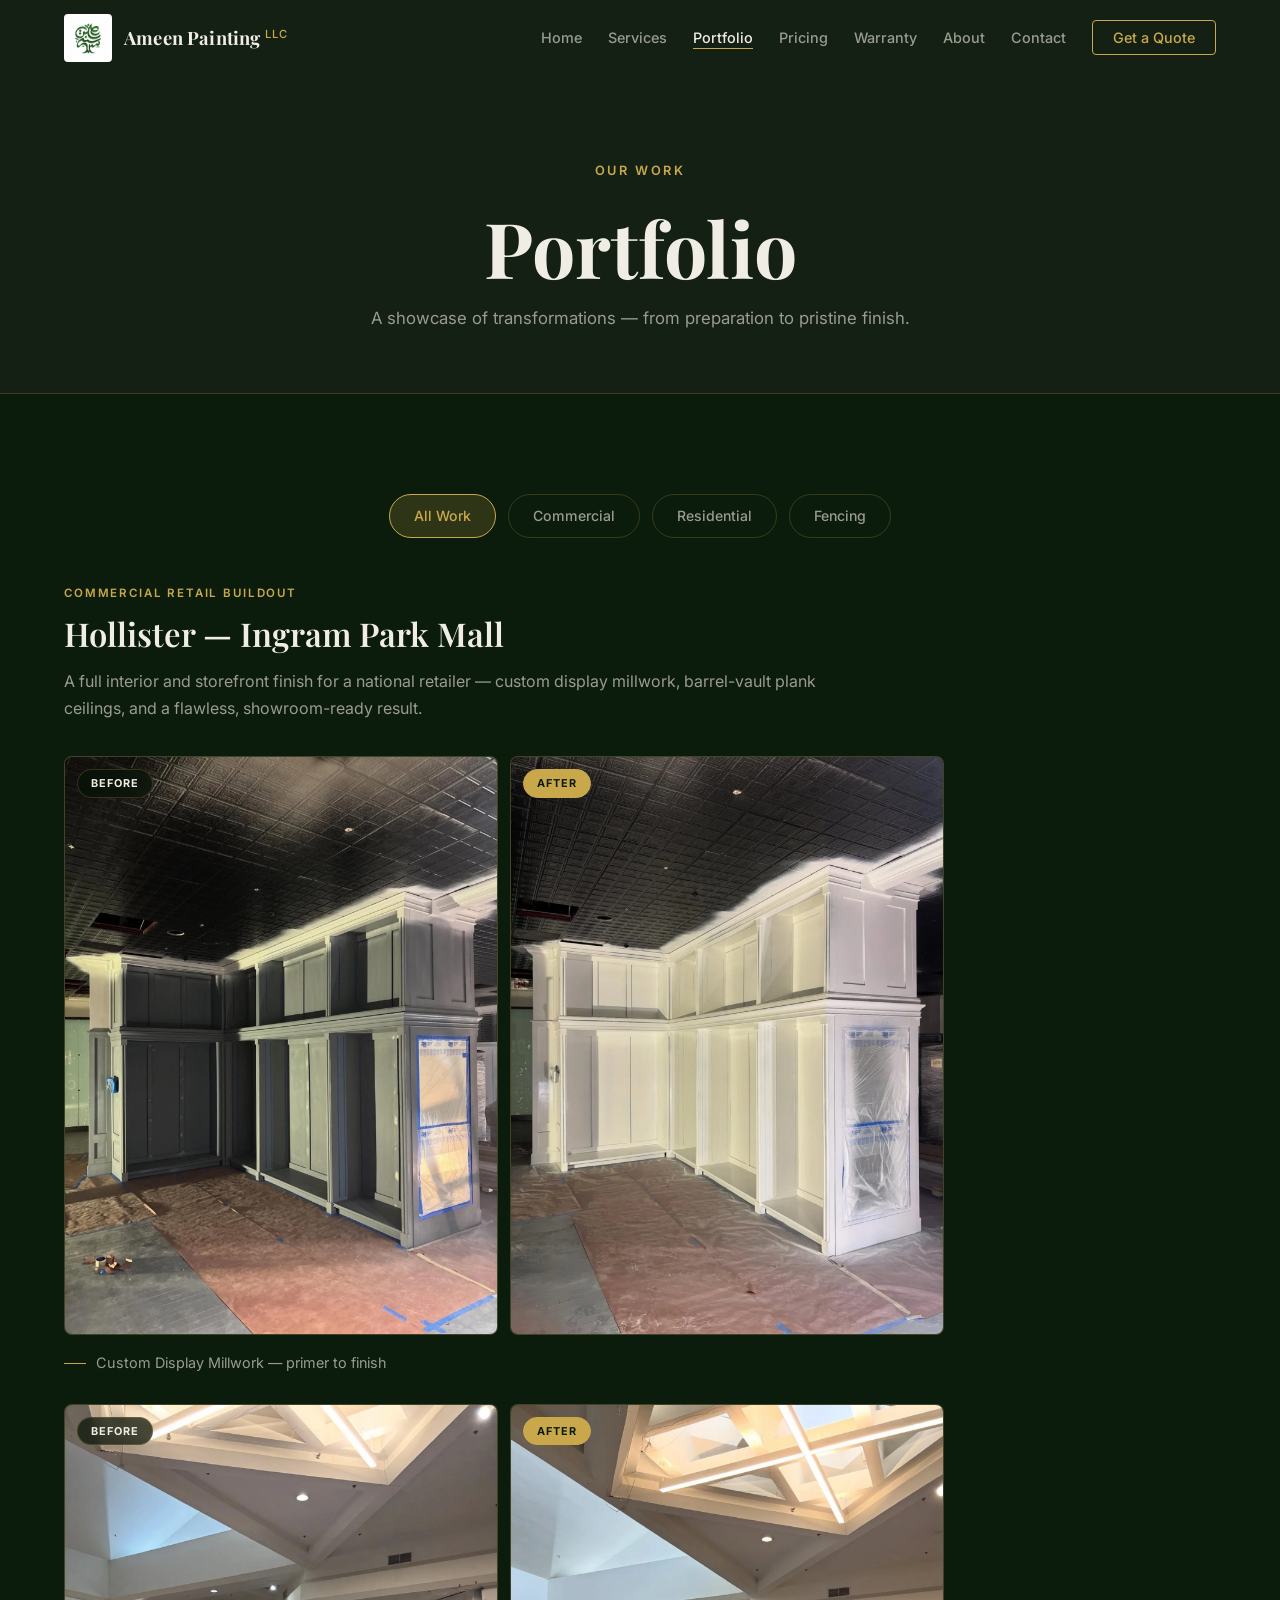
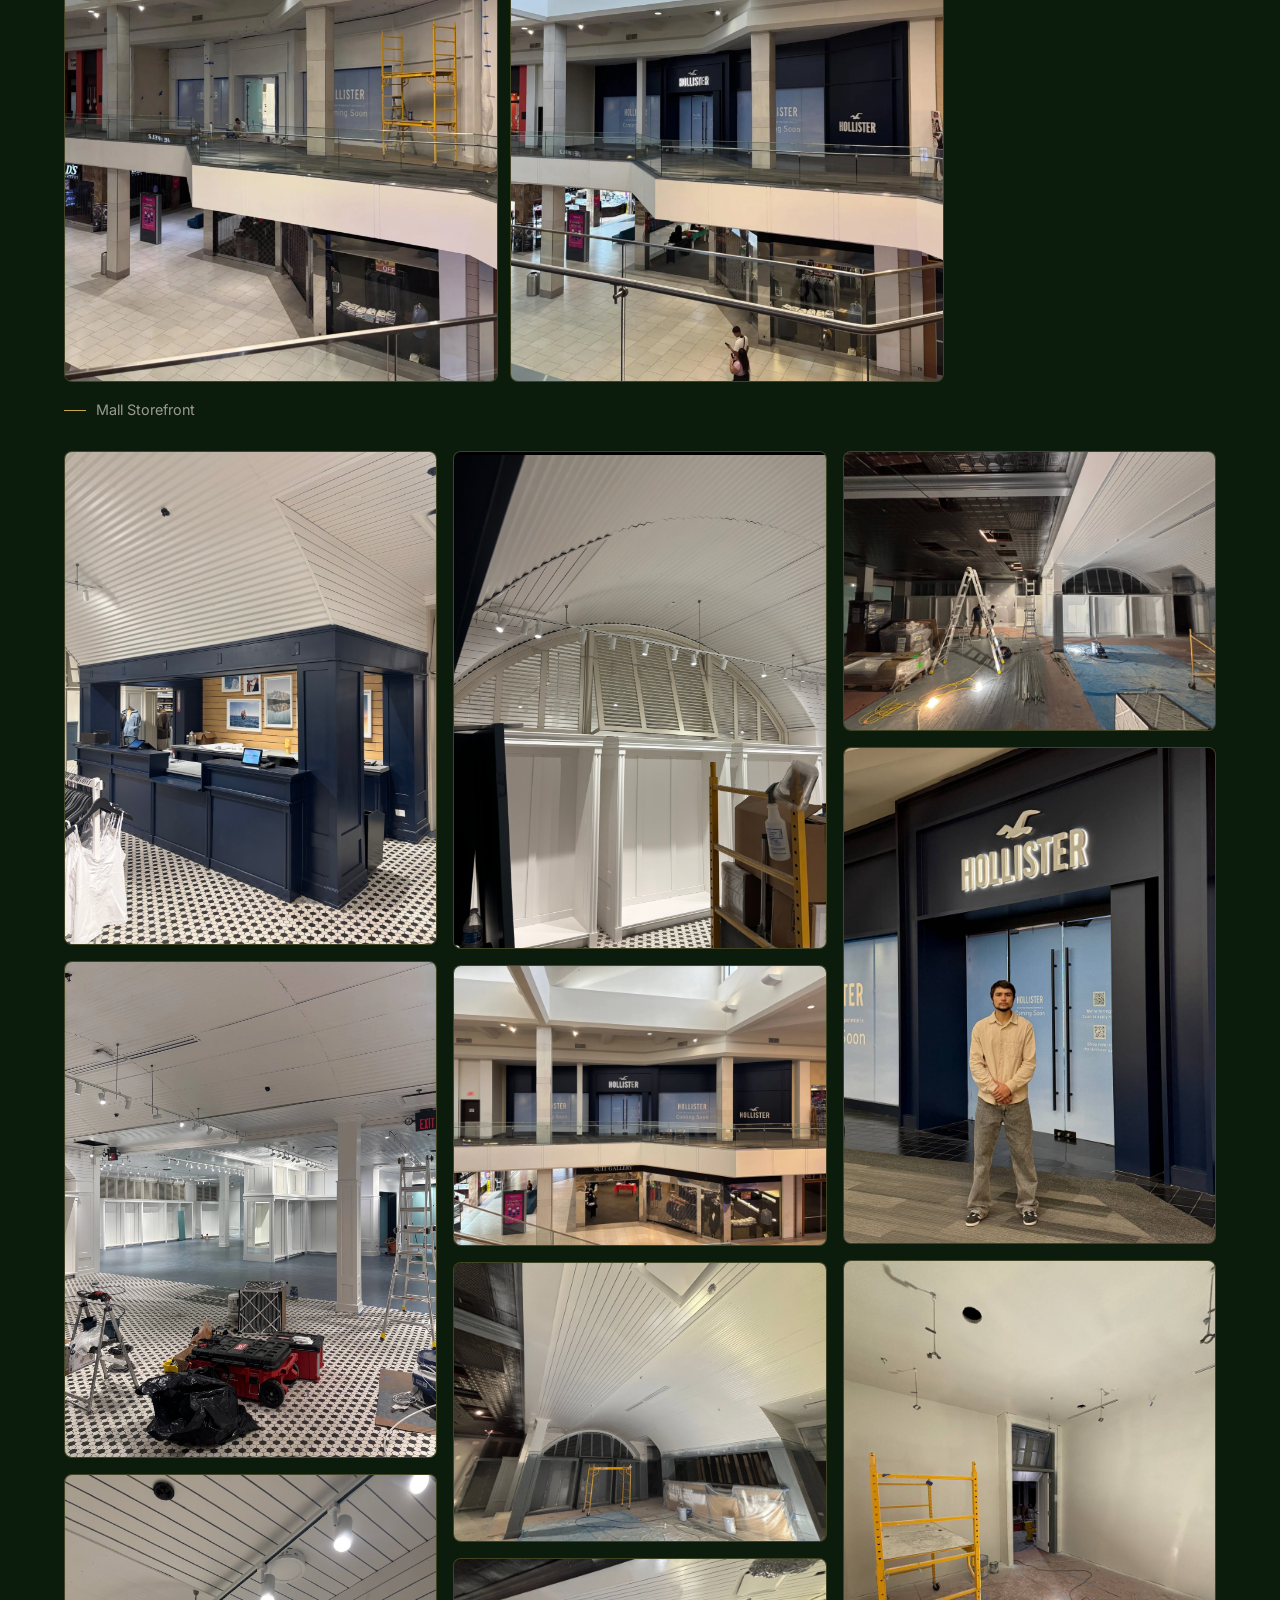
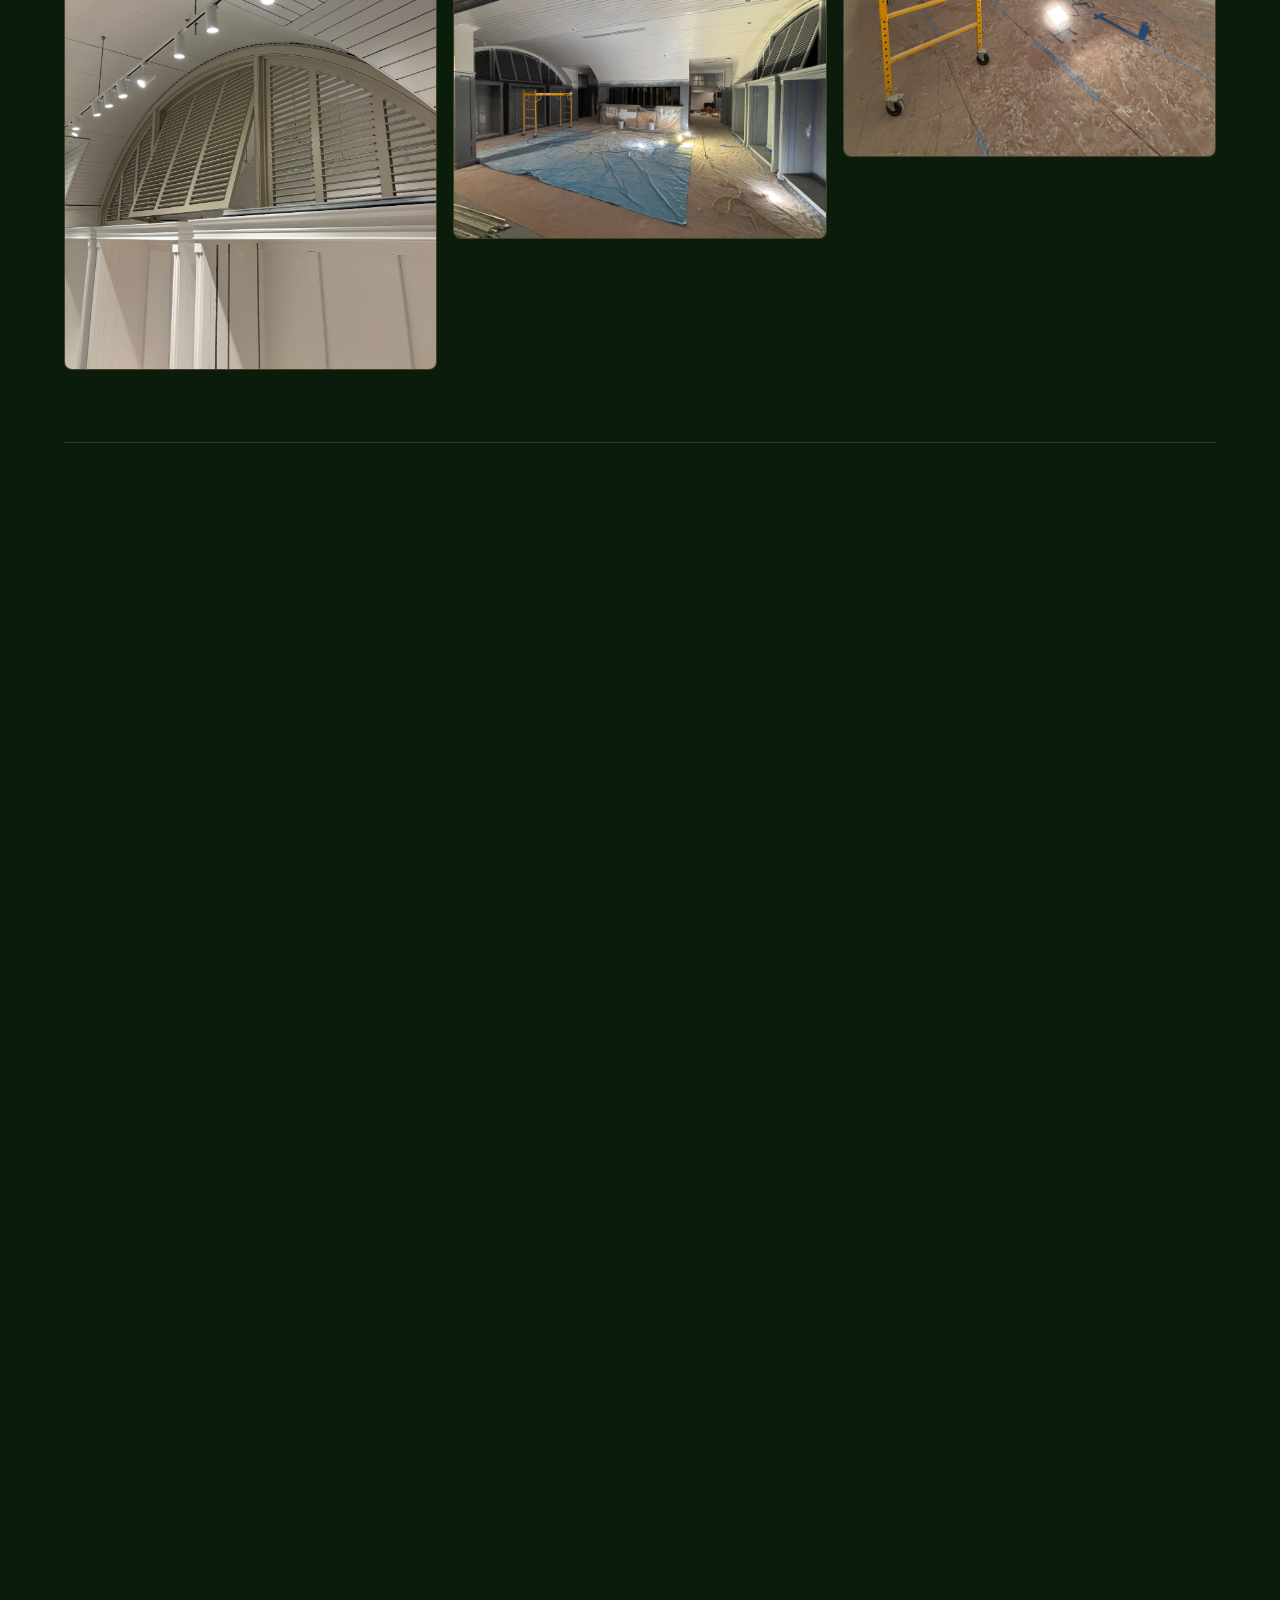
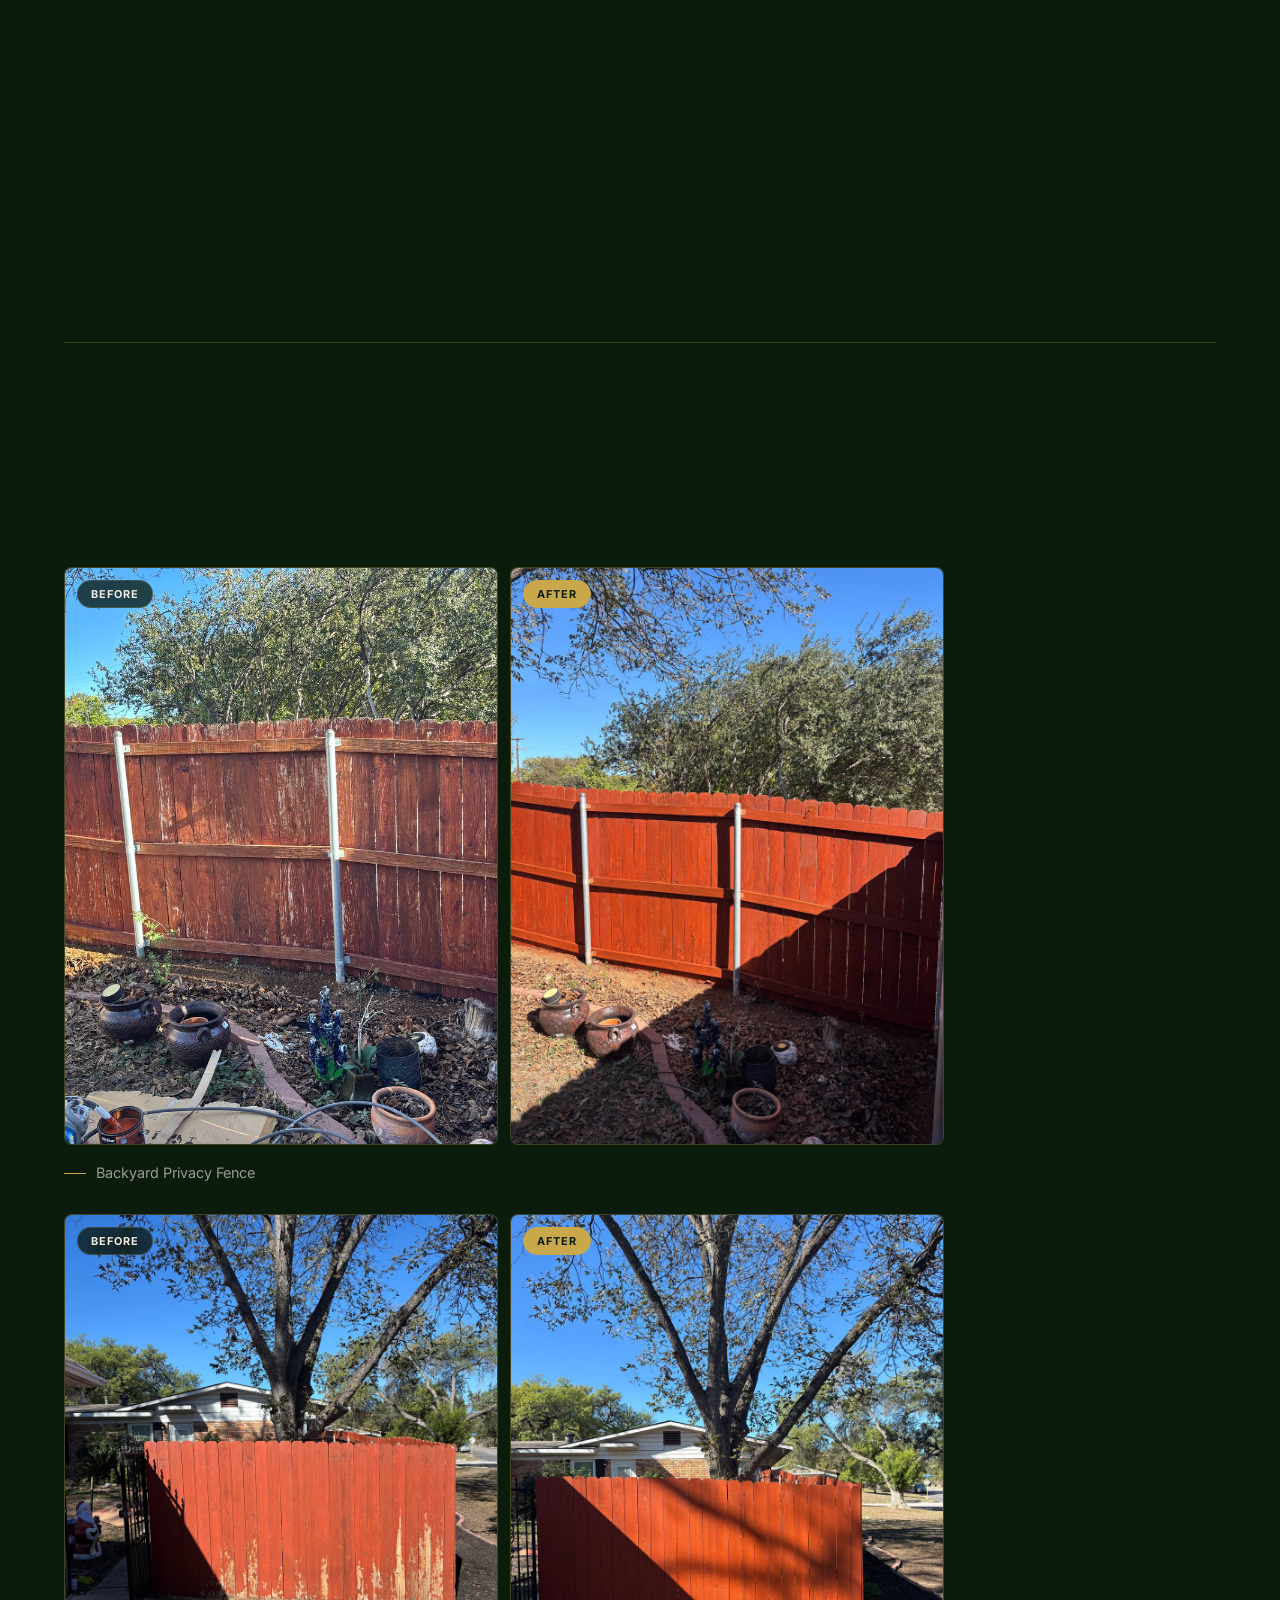
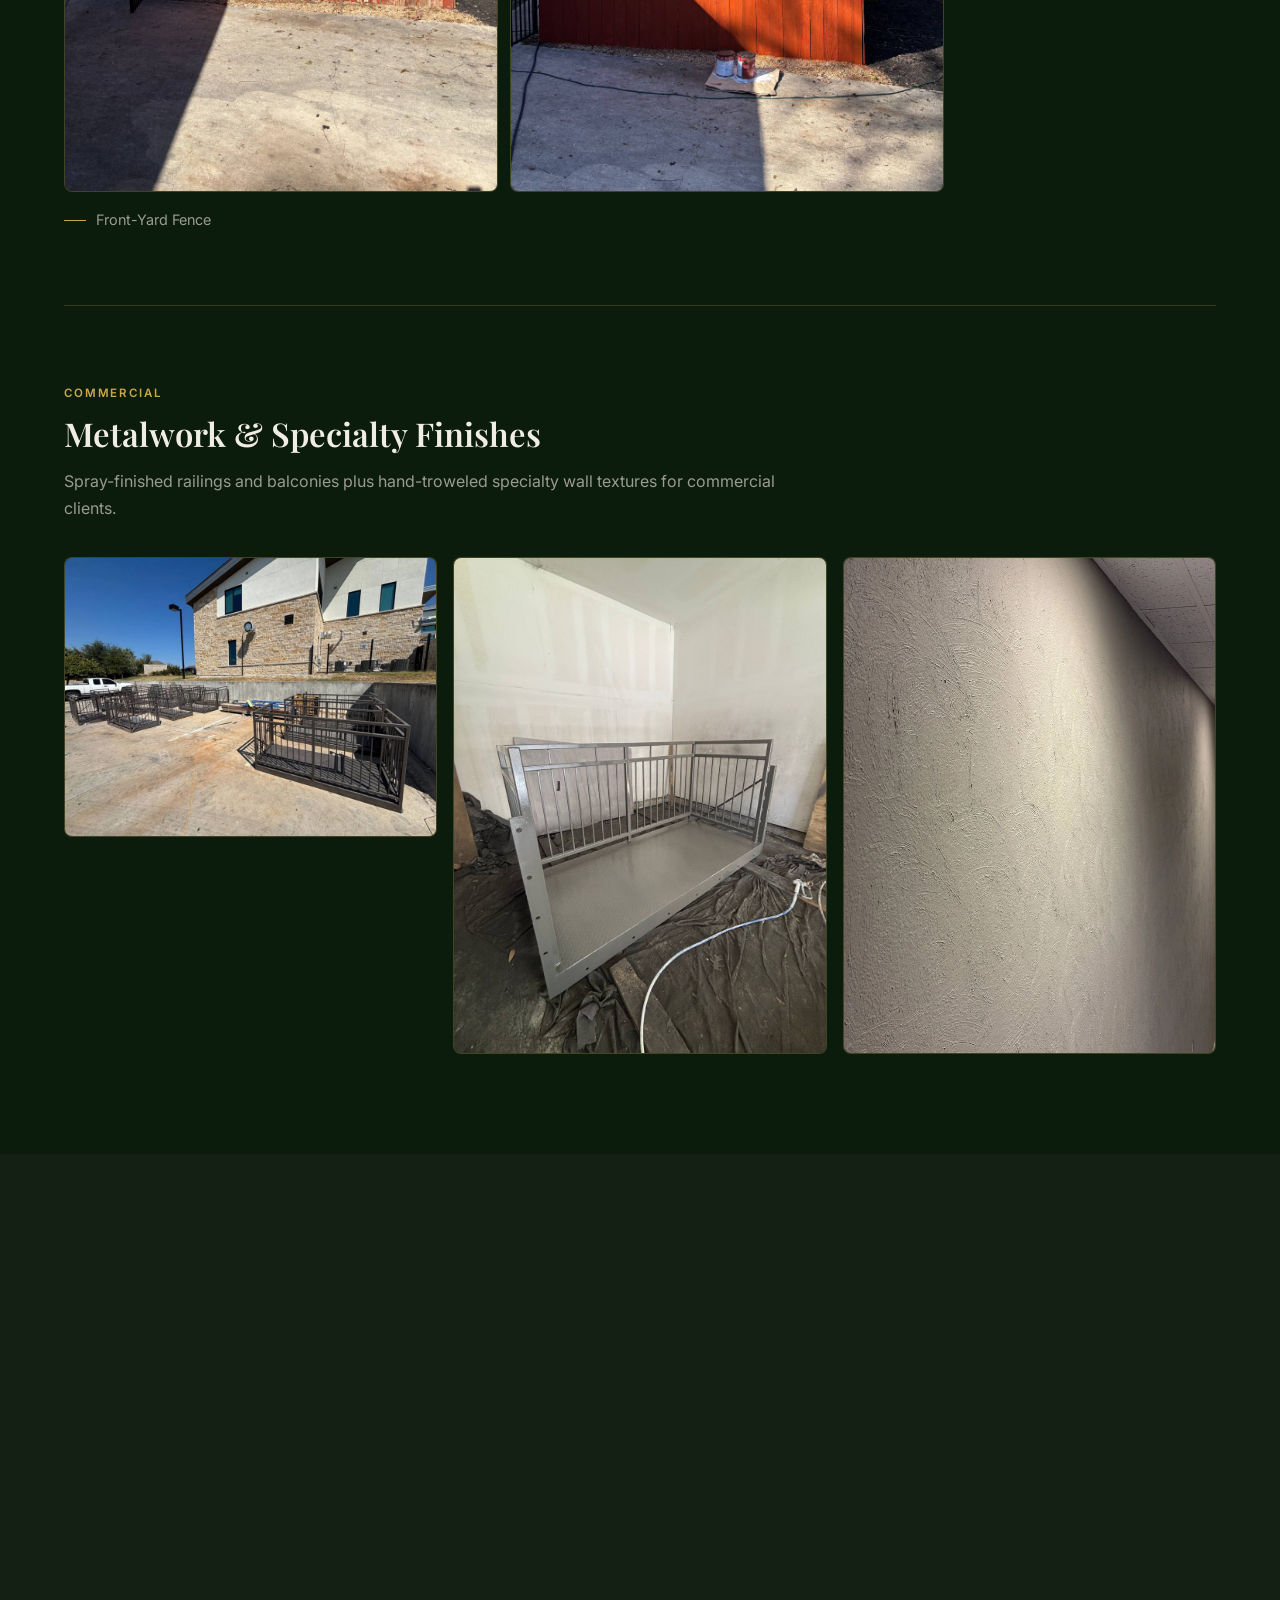
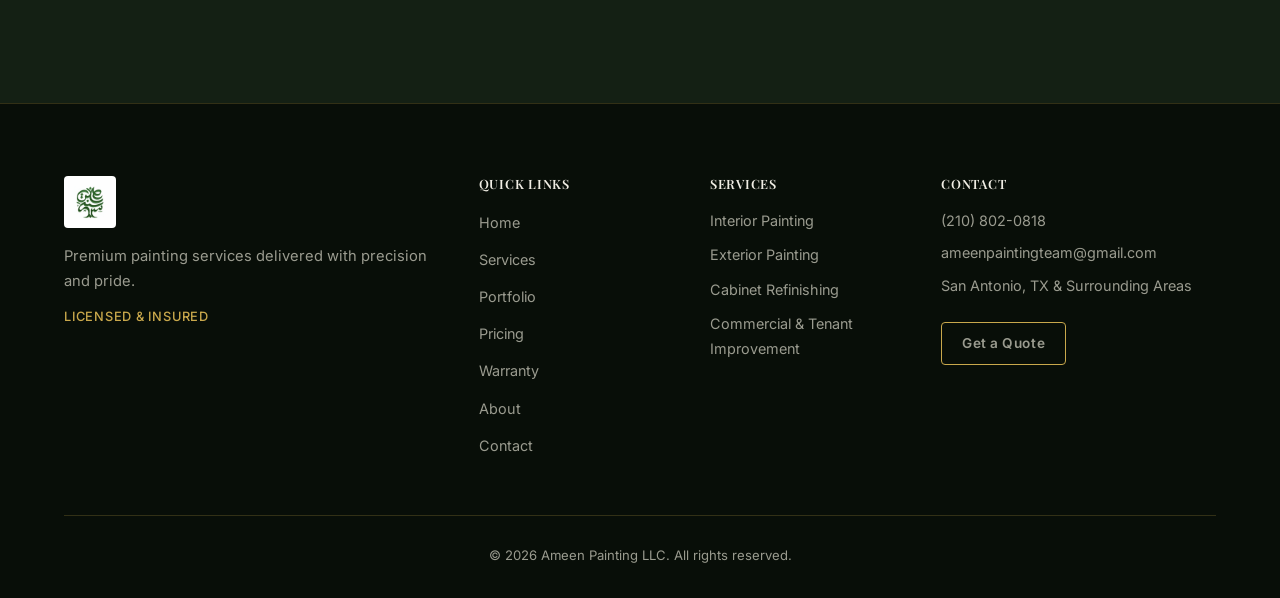
==== commit 43c1045a: "Rebuild portfolio around real project photos; fix broken hero/meta images Portfolio page is now orga" ====
--- a/portfolio.html
+++ b/portfolio.html
@@ -3,26 +3,26 @@
 <head>
   <meta charset="UTF-8" />
   <meta name="viewport" content="width=device-width, initial-scale=1.0" />
-  <meta name="description" content="Browse before-and-after photos of commercial painting projects completed by Ameen Painting LLC in San Antonio, TX." />
+  <meta name="description" content="Browse before-and-after photos of residential and commercial painting projects completed by Ameen Painting LLC in San Antonio, TX." />
   <title>Portfolio | Ameen Painting LLC</title>
   <link rel="canonical" href="https://ameenpainting.com/portfolio.html" />
   <link rel="icon" href="assets/favicon.ico" sizes="16x16 32x32 48x48" />
   <link rel="icon" type="image/png" sizes="32x32" href="assets/favicon-32x32.png" />
   <link rel="apple-touch-icon" sizes="180x180" href="assets/apple-touch-icon.png" />
-  <link rel="preload" as="image" href="assets/images/hollister-after-12.webp" />
+  <link rel="preload" as="image" href="assets/images/hollister-after-01.webp" />
   <!-- Open Graph -->
   <meta property="og:type"        content="website" />
   <meta property="og:url"         content="https://ameenpainting.com/portfolio.html" />
   <meta property="og:site_name"   content="Ameen Painting LLC" />
   <meta property="og:title"       content="Portfolio | Ameen Painting LLC" />
-  <meta property="og:description" content="Browse before-and-after photos of commercial painting projects completed by Ameen Painting LLC in San Antonio, TX." />
-  <meta property="og:image"       content="https://ameenpainting.com/assets/images/hollister-after-12.webp" />
+  <meta property="og:description" content="Browse before-and-after photos of residential and commercial painting projects completed by Ameen Painting LLC in San Antonio, TX." />
+  <meta property="og:image"       content="https://ameenpainting.com/assets/images/hollister-05.PNG" />
   <meta property="og:image:alt"   content="Ameen Painting LLC — Commercial painting project in San Antonio, TX" />
   <!-- Twitter Card -->
   <meta name="twitter:card"        content="summary_large_image" />
   <meta name="twitter:title"       content="Portfolio | Ameen Painting LLC" />
-  <meta name="twitter:description" content="Browse before-and-after photos of commercial painting projects completed by Ameen Painting LLC in San Antonio, TX." />
-  <meta name="twitter:image"       content="https://ameenpainting.com/assets/images/hollister-after-12.webp" />
+  <meta name="twitter:description" content="Browse before-and-after photos of residential and commercial painting projects completed by Ameen Painting LLC in San Antonio, TX." />
+  <meta name="twitter:image"       content="https://ameenpainting.com/assets/images/hollister-05.PNG" />
   <link rel="preconnect" href="https://fonts.googleapis.com" />
   <link rel="preconnect" href="https://fonts.gstatic.com" crossorigin />
   <link href="https://fonts.googleapis.com/css2?family=Playfair+Display:ital,wght@0,400;0,600;0,700;1,400&family=Inter:wght@300;400;500;600&display=swap" rel="stylesheet" />
@@ -44,7 +44,7 @@
     "telephone": "+12108020818",
     "email": "ameenpaintingteam@gmail.com",
     "areaServed": "San Antonio, TX and surrounding areas",
-    "image": "https://ameenpainting.com/assets/images/hollister-after-12.webp",
+    "image": "https://ameenpainting.com/assets/images/hollister-05.PNG",
     "logo": "https://ameenpainting.com/assets/images/logo.webp",
     "priceRange": "$$"
   }
@@ -72,7 +72,7 @@
           <li><a href="index.html#warranty" class="nav-link">Warranty</a></li>
           <li><a href="index.html#about" class="nav-link">About</a></li>
           <li><a href="index.html#contact" class="nav-link">Contact</a></li>
-          <li><a href="index.html#contact" class="nav-link nav-cta">Get a Quote</a></li>
+          <li><a href="index.html#contact" class="nav-link nav-cta js-open-quote">Get a Quote</a></li>
         </ul>
       </nav>
       <button id="hamburger" class="hamburger" aria-label="Toggle menu" aria-expanded="false">
@@ -95,17 +95,14 @@
     <!-- ===== PORTFOLIO ===== -->
     <section id="portfolio" class="section">
       <div class="container">
-        <div class="portfolio-filters" data-animate>
-          <button class="filter-btn active" data-filter="all">All Photos</button>
-          <button class="filter-btn" data-filter="before">Before</button>
-          <button class="filter-btn" data-filter="after">After</button>
-        </div>
-        <div class="portfolio-filters portfolio-filters-project" id="portfolio-project-filters" data-animate>
-          <button class="filter-btn active" data-project-filter="all">All Projects</button>
-          <!-- Per-project chips populated by JS -->
-        </div>
-        <div class="portfolio-grid" id="portfolio-grid">
-          <!-- Populated by JS -->
+        <div class="portfolio-filters" id="portfolio-filter-bar" data-animate>
+          <button class="filter-btn active" data-type="all">All Work</button>
+          <button class="filter-btn" data-type="commercial">Commercial</button>
+          <button class="filter-btn" data-type="residential">Residential</button>
+          <button class="filter-btn" data-type="fencing">Fencing</button>
+        </div>
+        <div id="portfolio-root">
+          <!-- Project sections populated by JS -->
         </div>
       </div>
     </section>
@@ -137,7 +134,7 @@
           </div>
           <h3>Like What You See?</h3>
           <p>Tell us about your project and we'll follow up with a free, no-obligation estimate.</p>
-          <a href="index.html#contact" class="btn btn-primary">
+          <a href="index.html#contact" class="btn btn-primary js-open-quote">
             Request a Free Quote
           </a>
         </div>
@@ -181,7 +178,7 @@
           <p><a href="tel:+12108020818">(210) 802-0818</a></p>
           <p><a href="mailto:ameenpaintingteam@gmail.com">ameenpaintingteam@gmail.com</a></p>
           <p>San Antonio, TX &amp; Surrounding Areas</p>
-          <a href="index.html#contact" class="btn btn-outline btn-sm">Get a Quote</a>
+          <a href="index.html#contact" class="btn btn-outline btn-sm js-open-quote">Get a Quote</a>
         </div>
       </div>
       <div class="footer-bottom">
@@ -189,6 +186,73 @@
       </div>
     </div>
   </footer>
+
+  <button id="scroll-top-btn" class="scroll-top-btn" aria-label="Scroll to top">
+    <svg viewBox="0 0 24 24" fill="none" stroke="currentColor" stroke-width="2.2" stroke-linecap="round" stroke-linejoin="round" aria-hidden="true"><path d="M12 19V5M5 12l7-7 7 7"/></svg>
+  </button>
+
+  <!-- ===== QUOTE MODAL ===== -->
+  <div id="quote-modal" class="modal-overlay" hidden>
+    <div class="modal-dialog" role="dialog" aria-modal="true" aria-labelledby="quote-modal-title">
+      <button type="button" class="modal-close" id="quote-modal-close" aria-label="Close">&times;</button>
+      <div class="quote-cta-icon" aria-hidden="true">
+        <svg viewBox="0 0 48 48" fill="none" xmlns="http://www.w3.org/2000/svg">
+          <rect x="6" y="8" width="36" height="32" rx="3" stroke="currentColor" stroke-width="2.5"/>
+          <path d="M6 18h36" stroke="currentColor" stroke-width="2.5"/>
+          <path d="M14 28h12M14 34h8" stroke="currentColor" stroke-width="2.5" stroke-linecap="round"/>
+          <circle cx="38" cy="12" r="6" fill="var(--accent)"/>
+          <path d="M35 12l2 2 4-4" stroke="#0C1C0C" stroke-width="2" stroke-linecap="round" stroke-linejoin="round"/>
+        </svg>
+      </div>
+      <h3 id="quote-modal-title">Request a Free Quote</h3>
+      <p>Tell us about your project — scope, location, timeline, and any special requirements. We'll review and follow up promptly.</p>
+      <form id="quote-form" class="quote-form" novalidate>
+        <div class="form-row">
+          <div class="form-field">
+            <label for="qf-name">Name</label>
+            <input type="text" id="qf-name" name="name" autocomplete="name" required />
+          </div>
+          <div class="form-field">
+            <label for="qf-phone">Phone</label>
+            <input type="tel" id="qf-phone" name="phone" autocomplete="tel" required />
+          </div>
+        </div>
+        <div class="form-row">
+          <div class="form-field">
+            <label for="qf-email">Email</label>
+            <input type="email" id="qf-email" name="email" autocomplete="email" required />
+          </div>
+          <div class="form-field">
+            <label for="qf-address">Property Address</label>
+            <input type="text" id="qf-address" name="address" autocomplete="street-address" />
+          </div>
+        </div>
+        <div class="form-field">
+          <label for="qf-project-type">Project Type</label>
+          <select id="qf-project-type" name="projectType" required>
+            <option value="" disabled selected>Select a project type</option>
+            <option>Residential Interior</option>
+            <option>Residential Exterior</option>
+            <option>Cabinet Refining &amp; Painting</option>
+            <option>General Commercial Interior</option>
+            <option>General Commercial Exterior</option>
+            <option>Retail / Restaurant / Office Space</option>
+            <option>TI - Tenant Improvements</option>
+            <option>Other</option>
+          </select>
+        </div>
+        <div class="form-field">
+          <label for="qf-details">Project Details</label>
+          <textarea id="qf-details" name="details" rows="4" placeholder="Rooms, square footage, timeline — anything that helps us scope your project."></textarea>
+        </div>
+        <button type="submit" class="btn btn-primary btn-full">
+          Request a Free Quote
+          <svg viewBox="0 0 16 16" fill="none" stroke="currentColor" stroke-width="2" stroke-linecap="round" stroke-linejoin="round" aria-hidden="true" style="width:14px;height:14px"><path d="M7 3h6v6M13 3L6 10"/><path d="M3 5H1v10h10v-2"/></svg>
+        </button>
+        <p class="form-status" id="qf-status" role="status" aria-live="polite"></p>
+      </form>
+    </div>
+  </div>
 
   <script src="js/main.js"></script>
 </body>
--- a/css/style.css
+++ b/css/style.css
@@ -346,7 +346,7 @@
 .hero-bg {
   position: absolute;
   inset: 0;
-  background-image: url('../assets/images/hollister-after-12.webp');
+  background-image: url('../assets/images/house-ext-after.PNG');
   background-size: cover;
   background-position: center;
   transform: scale(1.04);
@@ -440,6 +440,8 @@
   cursor: pointer;
   background: var(--bg-card);
   outline-offset: 3px;
+  touch-action: manipulation;
+  -webkit-tap-highlight-color: transparent;
   transition: flex 0.5s cubic-bezier(0.22, 1, 0.36, 1), border-color var(--trans);
 }
 .accordion-item:not(.is-active):hover { border-color: var(--border-hover); }
@@ -451,11 +453,19 @@
   position: absolute;
   inset: 0;
 }
-.accordion-item-bg--1 { background: linear-gradient(160deg, #1c3a1c, #0c1c0c 75%); }
+.accordion-item-bg::after {
+  content: '';
+  position: absolute;
+  inset: 0;
+  background:
+    repeating-linear-gradient(115deg, rgba(255,255,255,0.05) 0px, rgba(255,255,255,0.05) 1px, transparent 1px, transparent 26px),
+    radial-gradient(circle at 85% 15%, rgba(255,255,255,0.10), transparent 55%);
+}
+.accordion-item-bg--1 { background: linear-gradient(160deg, #1f4020, #0c1c0c 75%); }
 .accordion-item-bg--2 { background: linear-gradient(160deg, #2d6a2d, #12240f 75%); }
-.accordion-item-bg--3 { background: linear-gradient(160deg, #3a2f14, #12240f 75%); }
-.accordion-item-bg--4 { background: linear-gradient(160deg, #23331a, #0c1c0c 75%); }
-.accordion-item-bg--5 { background: linear-gradient(160deg, #33261a, #0c1c0c 75%); }
+.accordion-item-bg--3 { background: linear-gradient(160deg, #4a3a18, #12240f 75%); }
+.accordion-item-bg--4 { background: linear-gradient(160deg, #294020, #0c1c0c 75%); }
+.accordion-item-bg--5 { background: linear-gradient(160deg, #3d2c18, #0c1c0c 75%); }
 
 .accordion-icon {
   position: absolute;
@@ -520,23 +530,25 @@
 }
 
 @media (max-width: 768px) {
-  .services-accordion { flex-direction: column; height: auto; }
+  .services-accordion { flex-direction: column; height: auto; gap: 10px; }
   .accordion-item {
     flex: none;
-    height: 66px;
-    transition: height 0.45s cubic-bezier(0.22, 1, 0.36, 1), border-color var(--trans);
+    height: 64px;
+    border-radius: 18px;
+    transition: height 0.4s cubic-bezier(0.22, 1, 0.36, 1), border-color var(--trans);
   }
-  .accordion-item.is-active { height: 300px; }
-  .accordion-icon { top: 18px; left: 20px; width: 26px; height: 26px; }
+  .accordion-item.is-active { flex: none; height: 280px; }
+  .accordion-icon { top: 50%; left: 18px; translate: 0 -50%; width: 24px; height: 24px; }
+  .accordion-item.is-active .accordion-icon { top: 20px; translate: 0 0; }
   .accordion-item-collapsed-label {
     writing-mode: horizontal-tb;
     transform: none;
-    left: 58px;
-    right: 20px;
+    left: 54px;
+    right: 16px;
     bottom: auto;
     top: 50%;
     translate: 0 -50%;
-    font-size: 1rem;
+    font-size: 1.02rem;
     overflow: hidden;
     text-overflow: ellipsis;
   }
@@ -886,79 +898,253 @@
   color: var(--accent);
   background: var(--accent-dim);
 }
-.portfolio-filters-project {
-  margin-top: -20px;
-}
-.portfolio-filters-project .filter-btn {
-  padding: 6px 18px;
-  font-size: 0.8rem;
-  opacity: 0.85;
-}
-
-.portfolio-grid {
+/* ---- 8-projects. PORTFOLIO PROJECT SECTIONS ---- */
+.project-block {
+  padding-top: 72px;
+  margin-top: 72px;
+  border-top: 1px solid var(--border);
+}
+.project-block:first-child {
+  padding-top: 0;
+  margin-top: 0;
+  border-top: 0;
+}
+.project-head {
+  max-width: 760px;
+  margin-bottom: 34px;
+}
+.project-tag {
+  display: inline-block;
+  font-size: 0.72rem;
+  font-weight: 600;
+  letter-spacing: 0.16em;
+  text-transform: uppercase;
+  color: var(--accent);
+  margin-bottom: 12px;
+}
+.project-name {
+  font-size: clamp(1.5rem, 3.2vw, 2.05rem);
+  color: var(--text);
+  margin: 0 0 14px;
+}
+.project-blurb {
+  font-size: 1rem;
+  line-height: 1.7;
+  color: var(--text-muted);
+  margin: 0;
+}
+
+/* Before / After pair — two images side by side, labeled */
+.ba-pair {
+  max-width: 880px;
+  margin-bottom: 28px;
+}
+.ba-pair:last-child { margin-bottom: 0; }
+.ba-cells {
   display: grid;
-  grid-template-columns: repeat(auto-fill, minmax(300px, 1fr));
-  gap: 16px;
-}
-.portfolio-item {
+  grid-template-columns: 1fr 1fr;
+  gap: 12px;
+}
+.ba-cell {
   position: relative;
   overflow: hidden;
   border-radius: var(--radius);
   border: 1px solid var(--border);
+  background: var(--bg-card);
   cursor: pointer;
-  aspect-ratio: 4/3;
+}
+.ba-pair.ratio-portrait  .ba-cell { aspect-ratio: 3 / 4; }
+.ba-pair.ratio-landscape .ba-cell { aspect-ratio: 4 / 3; }
+.ba-cell img {
+  width: 100%;
+  height: 100%;
+  object-fit: cover;
+  display: block;
+  transition: transform 0.5s ease;
+}
+.ba-cell:hover img { transform: scale(1.05); }
+.ba-cell:focus-visible {
+  outline: 2px solid var(--accent);
+  outline-offset: 3px;
+}
+.ba-cell-label {
+  position: absolute;
+  top: 12px;
+  left: 12px;
+  z-index: 2;
+  padding: 4px 13px;
+  border-radius: 100px;
+  font-size: 0.68rem;
+  font-weight: 700;
+  letter-spacing: 0.09em;
+  text-transform: uppercase;
+  background: rgba(8, 18, 8, 0.72);
+  color: var(--text);
+  border: 1px solid var(--border);
+  backdrop-filter: blur(4px);
+}
+.ba-cell-label--after {
+  background: var(--accent);
+  color: #0C1C0C;
+  border-color: var(--accent);
+}
+.ba-pair-caption {
+  display: flex;
+  align-items: center;
+  gap: 10px;
+  margin: 16px 0 0;
+  font-size: 0.9rem;
+  color: var(--text-muted);
+}
+.ba-pair-caption::before {
+  content: '';
+  flex-shrink: 0;
+  width: 22px;
+  height: 1.5px;
+  background: var(--accent);
+}
+
+/* Standalone shots — editorial masonry */
+.project-gallery {
+  margin-top: 28px;
+  columns: 3;
+  column-gap: 16px;
+}
+.project-block .ba-pair + .project-gallery,
+.project-head + .project-gallery { margin-top: 28px; }
+.gallery-item {
+  position: relative;
+  display: block;
+  break-inside: avoid;
+  margin: 0 0 16px;
+  overflow: hidden;
+  border-radius: var(--radius);
+  border: 1px solid var(--border);
   background: var(--bg-card);
+  cursor: pointer;
+}
+.gallery-item img {
+  width: 100%;
+  height: auto;
+  display: block;
+  transition: transform 0.5s ease;
+}
+.gallery-item:hover img { transform: scale(1.05); }
+.gallery-item:focus-visible {
+  outline: 2px solid var(--accent);
+  outline-offset: 3px;
+}
+.gallery-cap {
+  position: absolute;
+  inset: auto 0 0 0;
+  z-index: 2;
+  padding: 30px 14px 12px;
+  font-size: 0.8rem;
+  font-weight: 500;
+  color: var(--text);
+  background: linear-gradient(to top, rgba(8, 18, 8, 0.9) 0%, transparent 100%);
+  opacity: 0;
+  transition: opacity var(--trans);
+}
+.gallery-item:hover .gallery-cap,
+.gallery-item:focus-visible .gallery-cap { opacity: 1; }
+
+@media (max-width: 900px) {
+  .project-gallery { columns: 2; }
+}
+@media (max-width: 560px) {
+  .project-gallery { column-gap: 10px; }
+  .gallery-item { margin-bottom: 10px; }
+  .ba-cells { gap: 8px; }
+  .ba-cell-label { font-size: 0.62rem; padding: 3px 10px; top: 8px; left: 8px; }
+  .project-block { padding-top: 48px; margin-top: 48px; }
 }
 .portfolio-preview-cta {
   text-align: center;
   margin-top: 36px;
 }
-.portfolio-item img {
-  width: 100%;
-  height: 100%;
-  object-fit: cover;
-  transition: transform 0.5s ease;
-}
-.portfolio-item:hover img { transform: scale(1.06); }
-.portfolio-item-overlay {
+
+/* ---- 8a. BEFORE/AFTER SLIDER ---- */
+.ba-slider {
+  position: relative;
+  max-width: 560px;
+  margin: 0 auto;
+  aspect-ratio: 3 / 4;
+  max-height: 680px;
+  border-radius: var(--radius-lg);
+  overflow: hidden;
+  border: 1px solid var(--border);
+  --pos: 50%;
+  cursor: ew-resize;
+  user-select: none;
+  touch-action: none;
+}
+.ba-slider-image { position: absolute; inset: 0; }
+.ba-slider-image img { width: 100%; height: 100%; object-fit: cover; object-position: center 18%; display: block; pointer-events: none; }
+.ba-slider-after { clip-path: inset(0 0 0 var(--pos)); }
+.ba-tag {
   position: absolute;
-  inset: 0;
-  background: linear-gradient(to top, rgba(8,18,8,0.82) 0%, transparent 60%);
-  opacity: 0;
-  transition: opacity var(--trans);
-  display: flex;
-  align-items: flex-end;
-  padding: 20px;
-}
-.portfolio-item:hover .portfolio-item-overlay { opacity: 1; }
-.portfolio-item-caption {
-  font-size: 0.85rem;
-  font-weight: 500;
-  color: var(--text);
-  display: flex;
-  align-items: center;
-  gap: 8px;
-}
-.portfolio-item-caption::before {
-  content: '';
-  display: block;
-  width: 20px;
-  height: 1.5px;
-  background: var(--accent);
-  flex-shrink: 0;
-}
-.portfolio-item .cat-tag {
-  position: absolute;
-  top: 12px;
-  right: 12px;
-  padding: 3px 10px;
-  background: rgba(201, 168, 76, 0.9);
-  color: #0C1C0C;
-  font-size: 0.72rem;
+  top: 18px;
+  z-index: 4;
+  padding: 5px 16px;
+  border-radius: 100px;
+  font-size: 0.75rem;
   font-weight: 700;
   letter-spacing: 0.08em;
   text-transform: uppercase;
-  border-radius: 100px;
+  background: rgba(8, 18, 8, 0.72);
+  backdrop-filter: blur(4px);
+  color: var(--text);
+  border: 1px solid var(--border);
+  pointer-events: none;
+}
+.ba-tag-before { left: 18px; }
+.ba-tag-after { right: 18px; }
+.ba-slider-handle {
+  position: absolute;
+  top: 0;
+  bottom: 0;
+  left: var(--pos);
+  width: 0;
+  transform: translateX(-50%);
+  z-index: 3;
+}
+.ba-slider-handle-line {
+  position: absolute;
+  top: 0;
+  bottom: 0;
+  left: 50%;
+  width: 3px;
+  background: var(--accent);
+  transform: translateX(-50%);
+  box-shadow: 0 0 0 1px rgba(0, 0, 0, 0.35);
+}
+.ba-slider-handle-grip {
+  position: absolute;
+  top: 50%;
+  left: 50%;
+  transform: translate(-50%, -50%);
+  width: 48px;
+  height: 48px;
+  border-radius: 50%;
+  background: var(--accent);
+  color: #0C1C0C;
+  display: flex;
+  align-items: center;
+  justify-content: center;
+  box-shadow: 0 6px 20px rgba(0, 0, 0, 0.45);
+  transition: transform 0.2s ease;
+}
+.ba-slider-handle-grip svg { width: 20px; height: 20px; }
+.ba-slider:hover .ba-slider-handle-grip,
+.ba-slider.is-dragging .ba-slider-handle-grip { transform: translate(-50%, -50%) scale(1.08); }
+.ba-slider-handle-grip:focus-visible {
+  outline: 2px solid var(--accent-lt);
+  outline-offset: 4px;
+}
+
+@media (max-width: 640px) {
+  .ba-slider { max-width: 100%; }
 }
 
 /* Lightbox */
@@ -1153,39 +1339,42 @@
 }
 .warranty-download-btn { white-space: nowrap; }
 .warranty-badge {
-  width: 200px;
-  height: 200px;
+  width: 160px;
+  height: 160px;
   border-radius: 50%;
-  border: 2px solid var(--accent);
-  background: radial-gradient(circle at 30% 25%, var(--accent-dim), var(--bg-card) 70%);
+  background: radial-gradient(circle at 32% 28%, var(--accent-lt), var(--accent) 58%, #a8863a 100%);
   display: flex;
   flex-direction: column;
   align-items: center;
   justify-content: center;
+  gap: 5px;
   position: relative;
   flex-shrink: 0;
-}
-.warranty-badge::before {
-  content: '';
-  position: absolute;
-  inset: 10px;
-  border: 1px dashed var(--border-hover);
-  border-radius: 50%;
-}
+  box-shadow:
+    0 12px 32px rgba(201, 168, 76, 0.25),
+    inset 0 0 0 5px rgba(12, 28, 12, 0.14),
+    inset 0 0 0 7px rgba(255, 255, 255, 0.18);
+}
+.warranty-badge-icon {
+  width: 26px;
+  height: 26px;
+  color: #0C1C0C;
+  opacity: 0.75;
+}
+.warranty-badge-icon svg { width: 100%; height: 100%; }
 .warranty-badge-num {
   font-family: var(--font-heading);
-  font-size: 4.2rem;
+  font-size: 1.7rem;
   font-weight: 700;
-  color: var(--accent);
+  color: #0C1C0C;
   line-height: 1;
 }
 .warranty-badge-label {
-  margin-top: 14px;
-  font-size: 0.78rem;
-  font-weight: 600;
-  letter-spacing: 0.12em;
+  font-size: 0.68rem;
+  font-weight: 700;
+  letter-spacing: 0.14em;
   text-transform: uppercase;
-  color: var(--text);
+  color: #2b2408;
   text-align: center;
   line-height: 1.4;
 }
@@ -1485,7 +1674,6 @@
   .form-row { grid-template-columns: 1fr; }
   .quote-cta-card { padding: 32px 24px; }
   .stats-grid { grid-template-columns: repeat(3, 1fr); gap: 12px; }
-  .portfolio-grid { grid-template-columns: repeat(auto-fill, minmax(240px, 1fr)); }
 }
 
 @media (max-width: 540px) {
@@ -1495,3 +1683,121 @@
   .lightbox-prev { left: 4px; }
   .lightbox-next { right: 4px; }
 }
+
+/* ---- 13b. QUOTE MODAL ---- */
+.modal-overlay {
+  position: fixed;
+  inset: 0;
+  z-index: 3000;
+  display: flex;
+  align-items: center;
+  justify-content: center;
+  padding: 24px;
+  background: rgba(6, 12, 6, 0.82);
+  backdrop-filter: blur(4px);
+  opacity: 0;
+  transition: opacity 0.25s ease;
+}
+.modal-overlay[hidden] { display: none; }
+.modal-overlay.is-open { opacity: 1; }
+
+.modal-dialog {
+  position: relative;
+  width: 100%;
+  max-width: 640px;
+  max-height: 90vh;
+  overflow-y: auto;
+  background: var(--bg-card);
+  border: 1px solid var(--border);
+  border-radius: var(--radius-lg);
+  padding: 48px 44px;
+  display: flex;
+  flex-direction: column;
+  align-items: flex-start;
+  gap: 20px;
+  transform: translateY(16px) scale(0.98);
+  transition: transform 0.25s ease;
+}
+.modal-overlay.is-open .modal-dialog { transform: none; }
+
+.modal-close {
+  position: absolute;
+  top: 10px;
+  right: 10px;
+  width: 46px;
+  height: 46px;
+  border-radius: 50%;
+  display: flex;
+  align-items: center;
+  justify-content: center;
+  color: var(--text-muted);
+  font-size: 2rem;
+  line-height: 1;
+  transition: background var(--trans), color var(--trans);
+}
+.modal-close:hover { background: var(--accent-dim); color: var(--accent); }
+
+.quote-modal-view {
+  width: 100%;
+  display: flex;
+  flex-direction: column;
+  align-items: flex-start;
+  gap: 20px;
+}
+.quote-modal-view[hidden] { display: none; }
+
+.quote-success {
+  align-items: center;
+  text-align: center;
+}
+.quote-success-icon {
+  width: 64px;
+  height: 64px;
+  color: var(--accent);
+  animation: quote-success-pop 0.4s ease;
+}
+.quote-success-icon svg { width: 100%; height: 100%; }
+.quote-success h3 { font-size: 1.5rem; color: var(--text); margin: 0; }
+.quote-success p { font-size: 1rem; line-height: 1.65; margin: 0; }
+.quote-success .btn-full { margin-top: 4px; }
+
+@keyframes quote-success-pop {
+  from { transform: scale(0.6); opacity: 0; }
+  to { transform: scale(1); opacity: 1; }
+}
+
+@media (max-width: 640px) {
+  .modal-dialog { padding: 36px 22px; }
+}
+
+/* ---- 14. SCROLL TO TOP ---- */
+.scroll-top-btn {
+  position: fixed;
+  right: 24px;
+  bottom: 24px;
+  z-index: 900;
+  width: 54px;
+  height: 54px;
+  border-radius: 50%;
+  background: var(--accent);
+  color: #0C1C0C;
+  display: flex;
+  align-items: center;
+  justify-content: center;
+  box-shadow: 0 8px 24px rgba(0, 0, 0, 0.35);
+  opacity: 0;
+  transform: translateY(12px);
+  pointer-events: none;
+  transition: opacity 0.25s ease, transform 0.25s ease, background var(--trans);
+}
+.scroll-top-btn svg { width: 22px; height: 22px; }
+.scroll-top-btn.is-visible {
+  opacity: 1;
+  transform: none;
+  pointer-events: auto;
+}
+.scroll-top-btn:hover { background: var(--accent-lt); }
+
+@media (max-width: 640px) {
+  .scroll-top-btn { right: 16px; bottom: 16px; width: 56px; height: 56px; }
+}
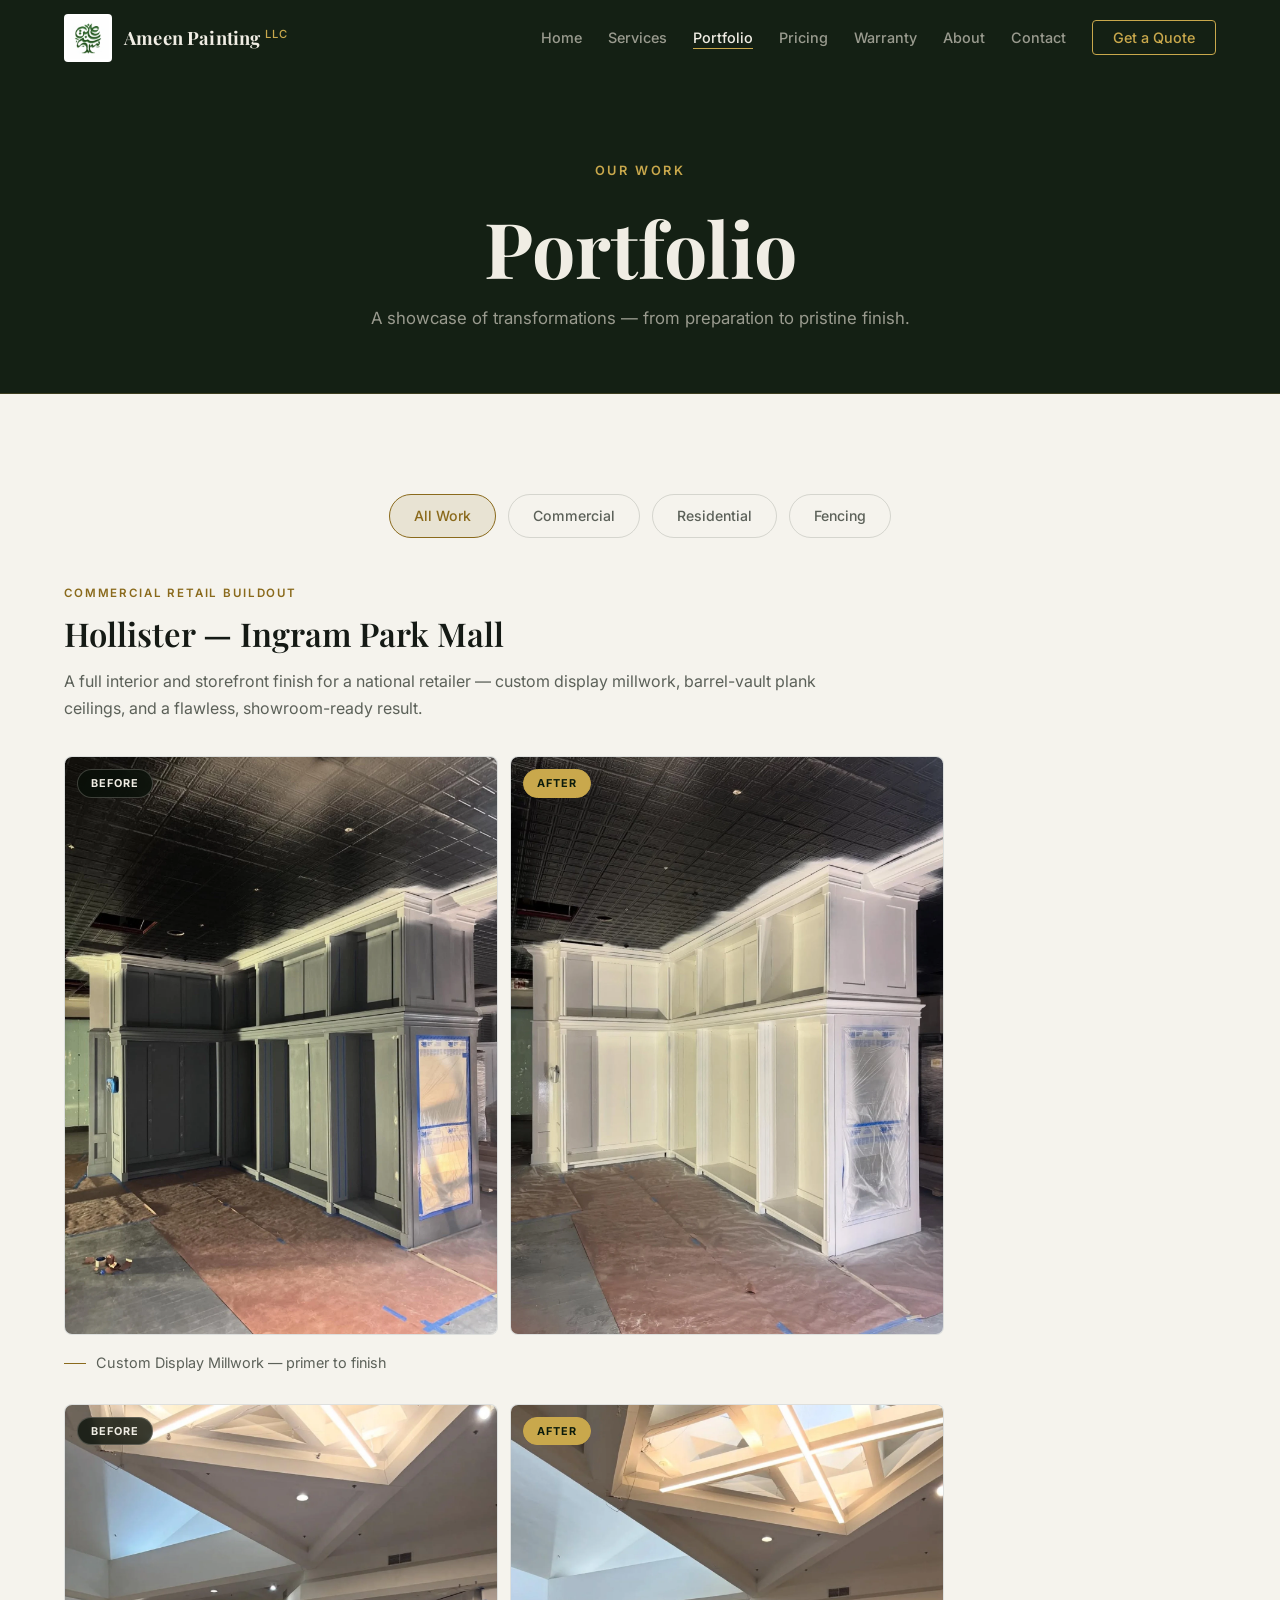
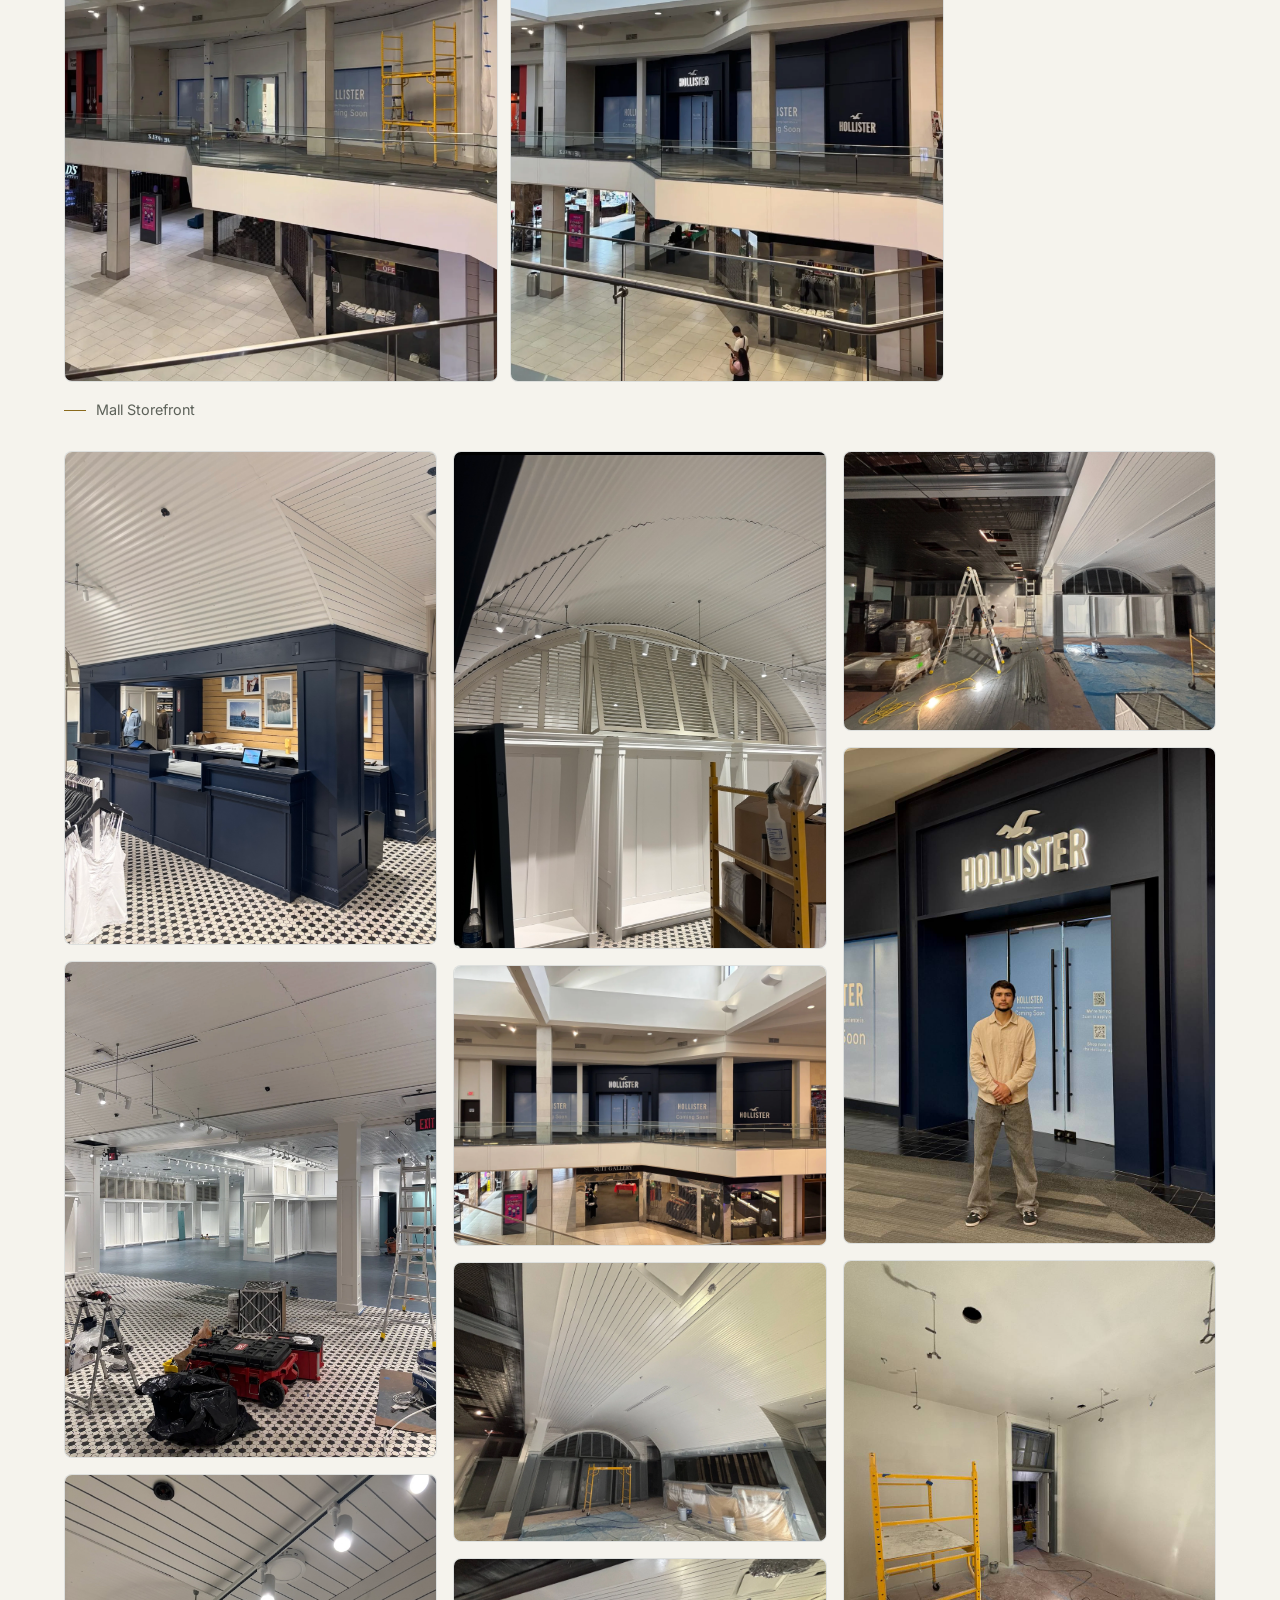
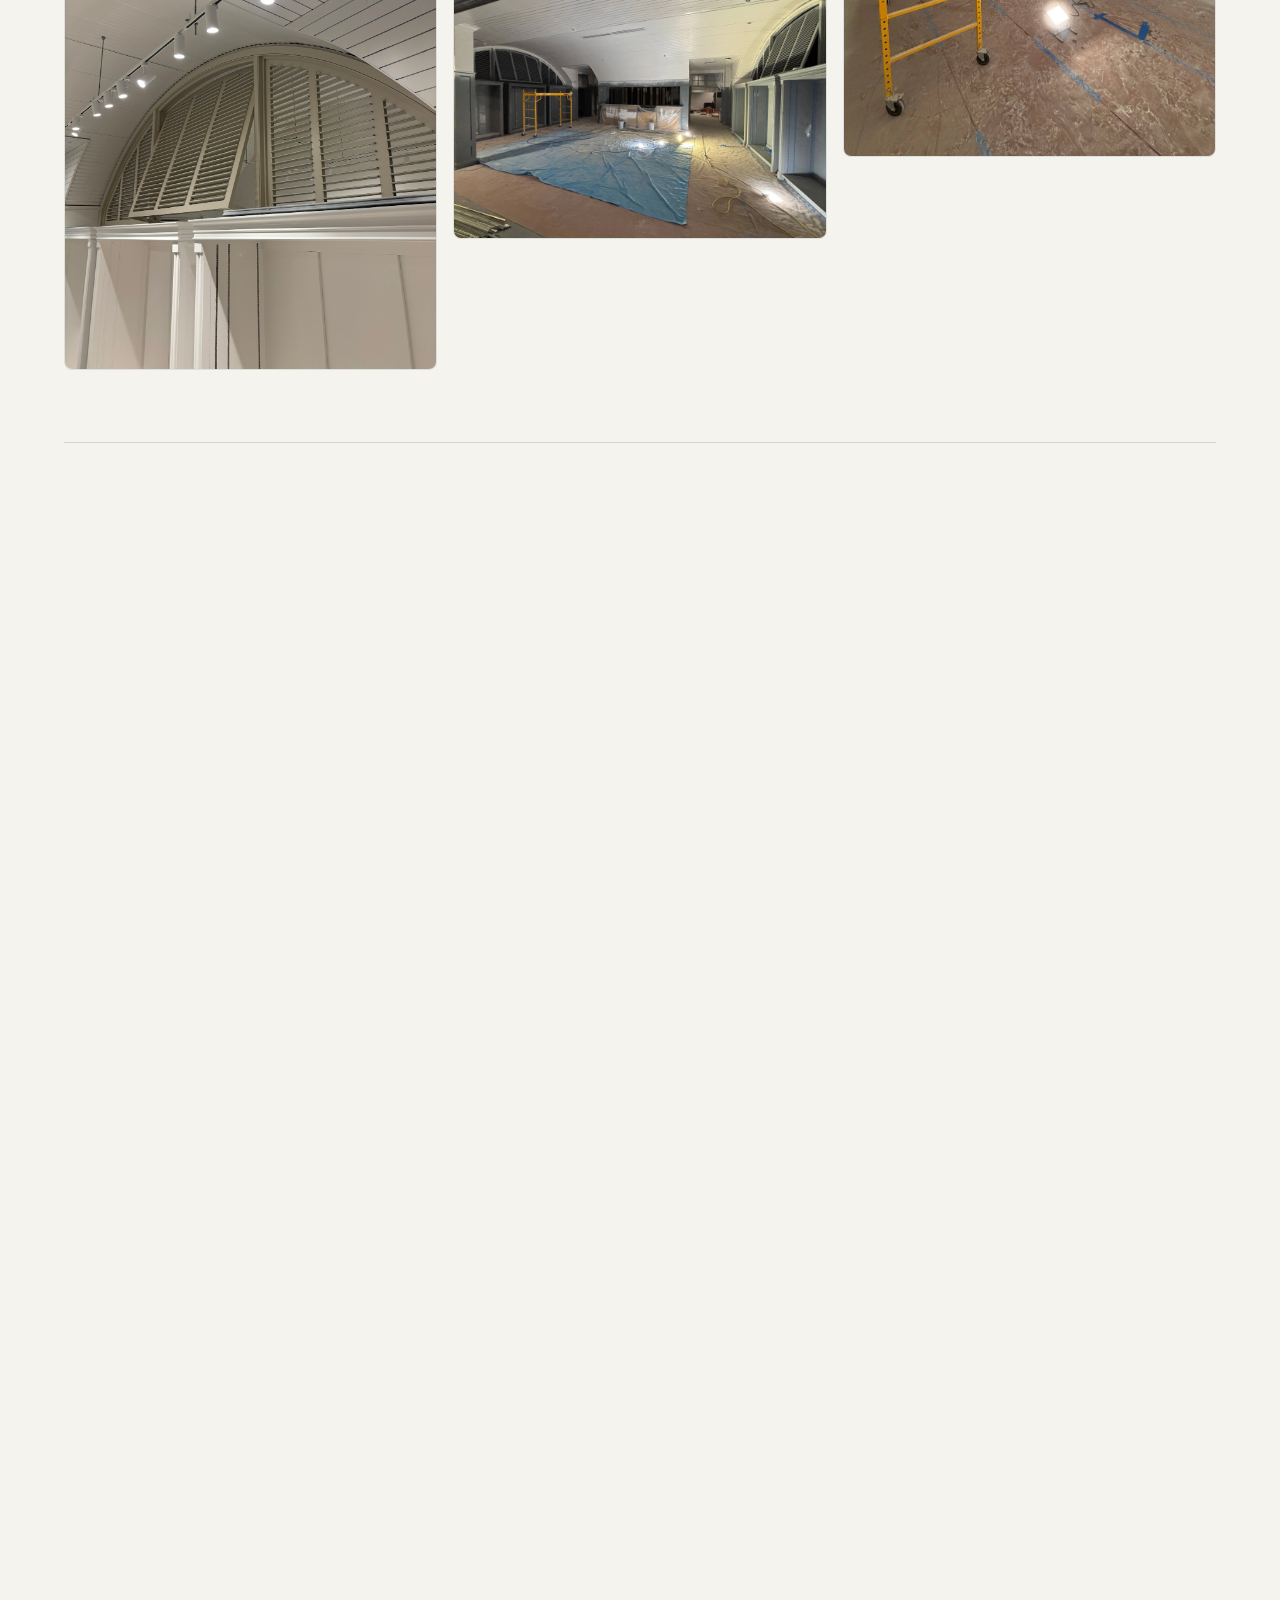
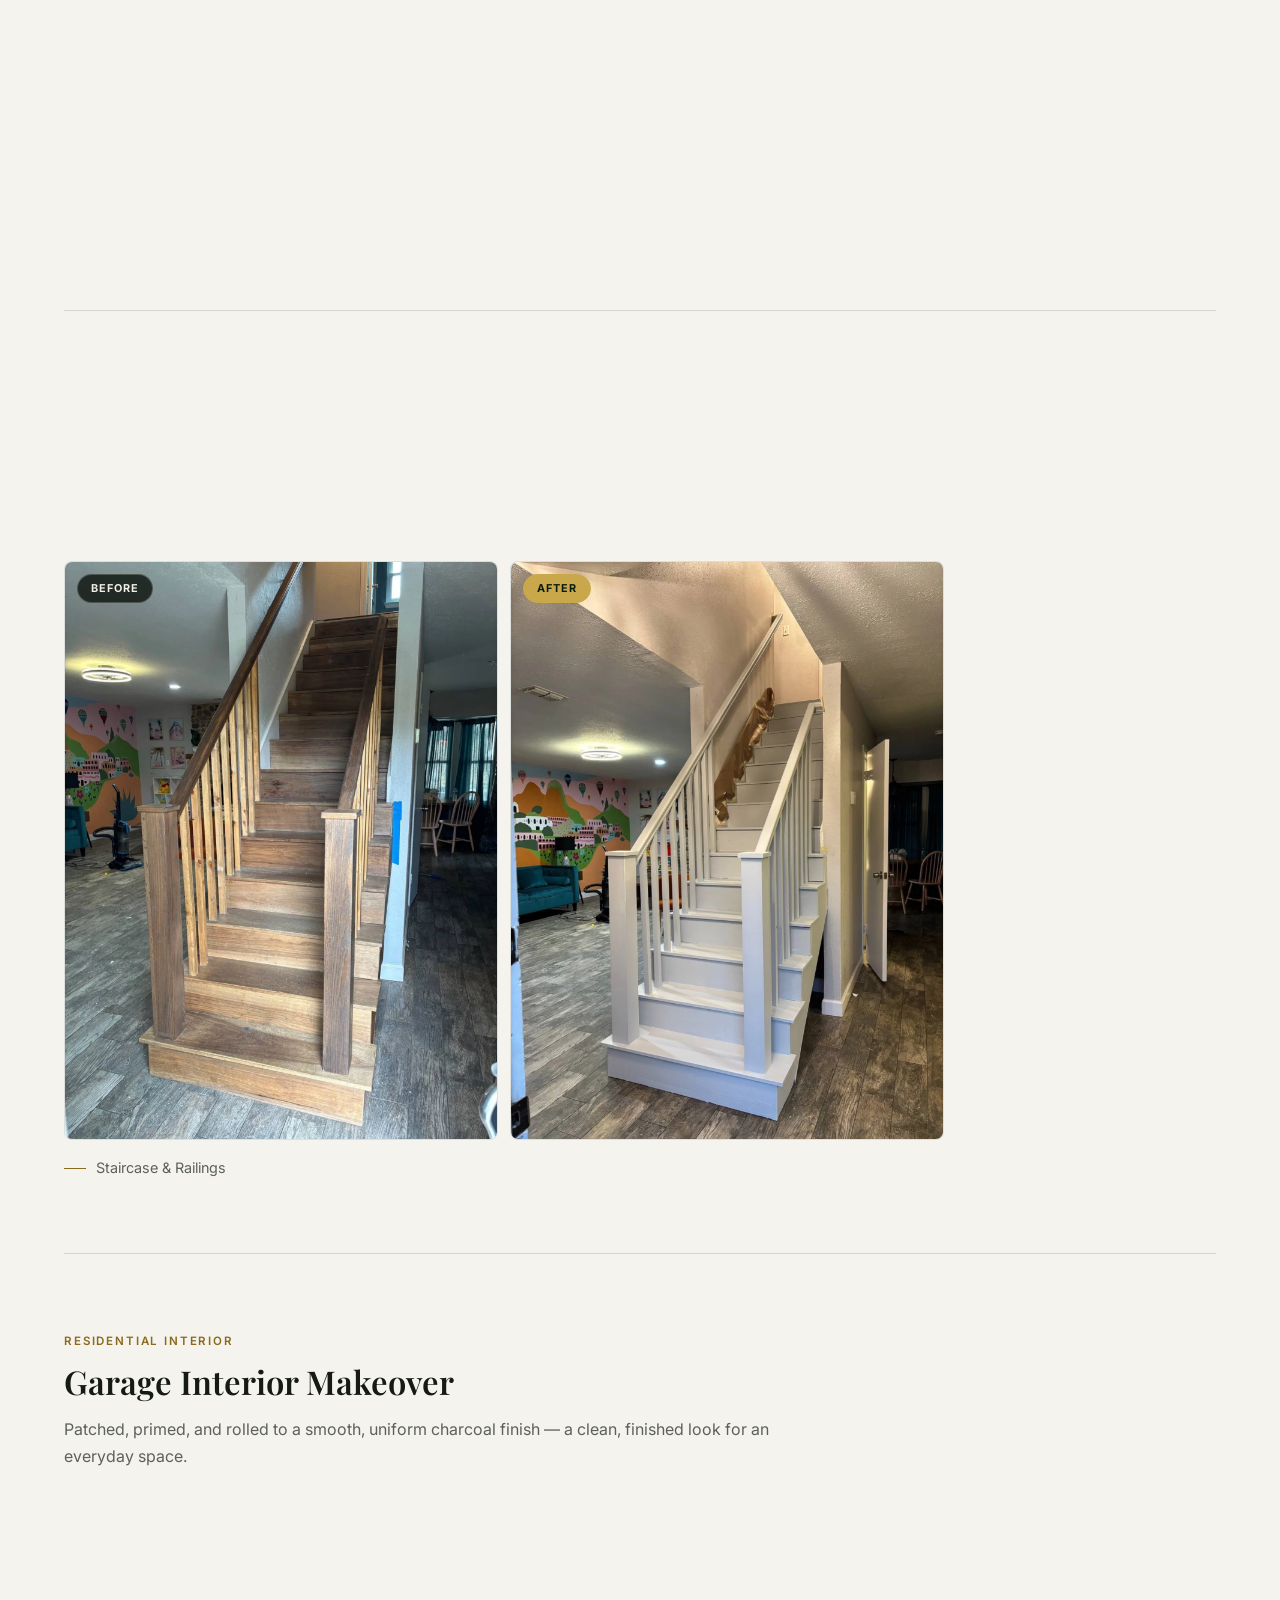
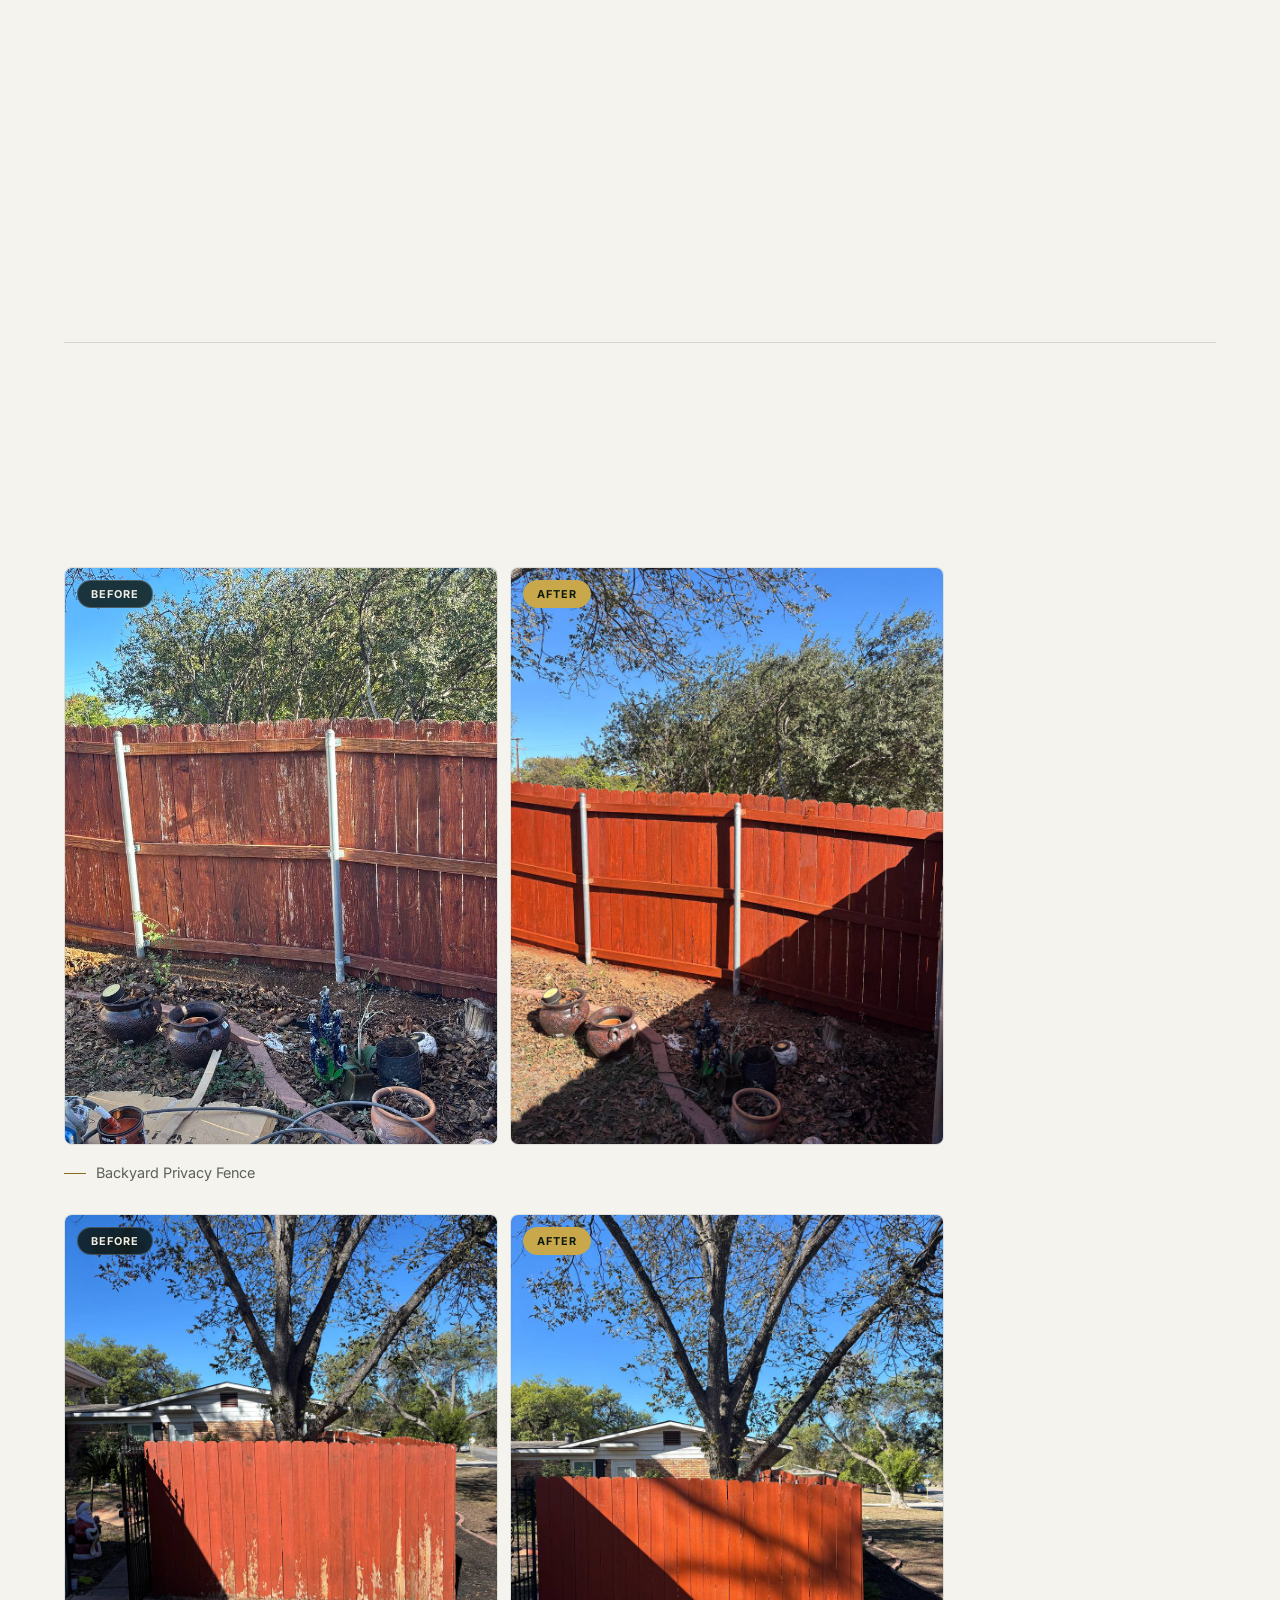
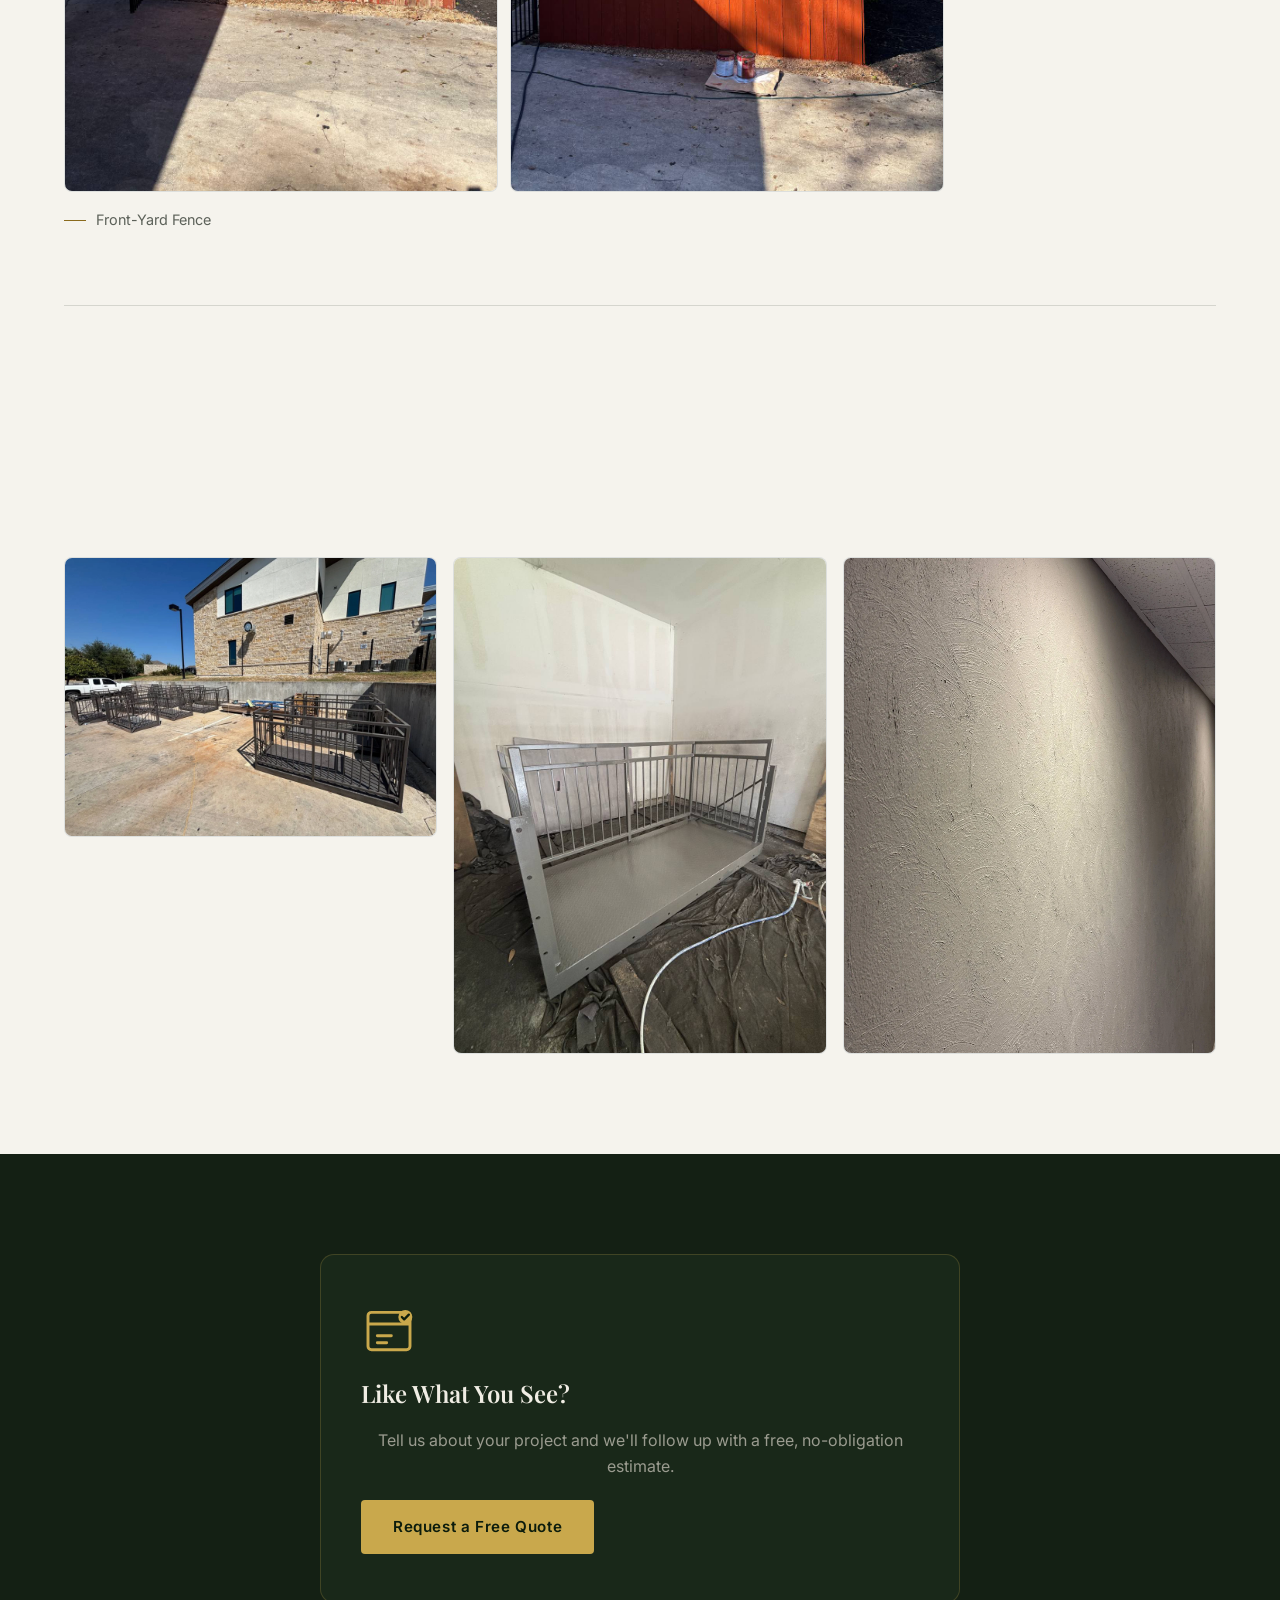
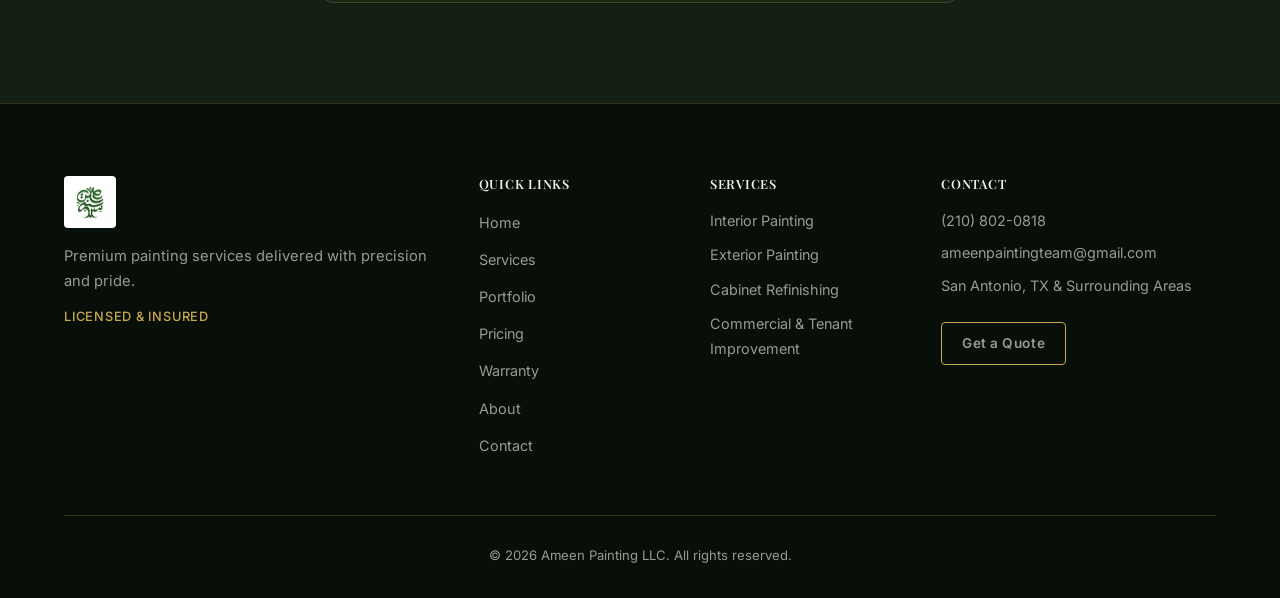
==== commit 17e2fa35: "Add light section theme: pricing section + portfolio gallery Owner felt the site was too green. Flip" ====
--- a/portfolio.html
+++ b/portfolio.html
@@ -93,7 +93,7 @@
     </section>
 
     <!-- ===== PORTFOLIO ===== -->
-    <section id="portfolio" class="section">
+    <section id="portfolio" class="section theme-light">
       <div class="container">
         <div class="portfolio-filters" id="portfolio-filter-bar" data-animate>
           <button class="filter-btn active" data-type="all">All Work</button>
--- a/css/style.css
+++ b/css/style.css
@@ -152,6 +152,41 @@
   color: var(--accent);
   background: var(--accent-dim);
 }
+
+/* ---- 4b. LIGHT SECTION THEME ----
+   Flips a section to a cream surface with dark text, to break up the green.
+   Components need no changes — they already read these custom properties.
+   Gold (#C9A84C) fails contrast on cream, so --accent becomes a bronze.
+   ---------------------------------------------------------------- */
+.theme-light {
+  --bg:           #F5F3ED;
+  --bg-alt:       #F5F3ED;
+  --bg-card:      #FFFFFF;
+  --text:         #151A15;
+  --text-muted:   #5C6159;
+  --accent:       #8A6A1C;
+  --accent-lt:    #6E5416;
+  --accent-dim:   rgba(138, 106, 28, 0.12);
+  --border:       rgba(20, 30, 20, 0.14);
+  --border-hover: rgba(20, 30, 20, 0.42);
+  background: var(--bg-alt);
+  color: var(--text);
+}
+
+/* Chips and captions that sit ON TOP of photos must stay dark-surface /
+   light-text regardless of the section around them — otherwise they invert
+   into dark-on-dark and disappear against the image. */
+.theme-light .ba-cell-label {
+  background: rgba(8, 16, 8, 0.78);
+  color: #F0EDE4;
+  border-color: rgba(240, 237, 228, 0.22);
+}
+.theme-light .ba-cell-label--after {
+  background: #C9A84C;
+  color: #0C1C0C;
+  border-color: #C9A84C;
+}
+.theme-light .gallery-cap { color: #F0EDE4; }
 
 /* ---- 5. HEADER ---- */
 #site-header {
@@ -346,7 +381,7 @@
 .hero-bg {
   position: absolute;
   inset: 0;
-  background-image: url('../assets/images/house-ext-after.PNG');
+  background-image: url('../assets/images/hollister-hero.webp');
   background-size: cover;
   background-position: center;
   transform: scale(1.04);
@@ -452,20 +487,22 @@
 .accordion-item-bg {
   position: absolute;
   inset: 0;
-}
+  background-color: var(--bg-card);
+  background-size: cover;
+  background-position: center;
+}
+/* Dark overlay keeps the gold icon + white labels legible over the photos */
 .accordion-item-bg::after {
   content: '';
   position: absolute;
   inset: 0;
-  background:
-    repeating-linear-gradient(115deg, rgba(255,255,255,0.05) 0px, rgba(255,255,255,0.05) 1px, transparent 1px, transparent 26px),
-    radial-gradient(circle at 85% 15%, rgba(255,255,255,0.10), transparent 55%);
-}
-.accordion-item-bg--1 { background: linear-gradient(160deg, #1f4020, #0c1c0c 75%); }
-.accordion-item-bg--2 { background: linear-gradient(160deg, #2d6a2d, #12240f 75%); }
-.accordion-item-bg--3 { background: linear-gradient(160deg, #4a3a18, #12240f 75%); }
-.accordion-item-bg--4 { background: linear-gradient(160deg, #294020, #0c1c0c 75%); }
-.accordion-item-bg--5 { background: linear-gradient(160deg, #3d2c18, #0c1c0c 75%); }
+  background: linear-gradient(180deg, rgba(8, 16, 8, 0.55) 0%, rgba(8, 16, 8, 0.32) 42%, rgba(8, 16, 8, 0.92) 100%);
+}
+.accordion-item-bg--1 { background-image: url('../assets/images/interior-painting.PNG'); }
+.accordion-item-bg--2 { background-image: url('../assets/images/exterior-painting.PNG'); }
+.accordion-item-bg--3 { background-image: url('../assets/images/cabinet-refinishing.PNG'); }
+.accordion-item-bg--4 { background-image: url('../assets/images/dry-wall.JPG'); }
+.accordion-item-bg--5 { background-image: url('../assets/images/commercial-painting.PNG'); }
 
 .accordion-icon {
   position: absolute;
@@ -555,52 +592,6 @@
   .accordion-item.is-active .accordion-item-collapsed-label { opacity: 0; }
   .accordion-item-body { left: 20px; right: 20px; bottom: 20px; }
   .accordion-item-title { font-size: 1.15rem; }
-}
-
-/* ---- 7b. CAPABILITIES LIST ---- */
-.capabilities-wrap {
-  margin-top: 56px;
-  border: 1px solid var(--border);
-  border-radius: var(--radius-lg);
-  background: var(--bg-card);
-  padding: 40px 48px;
-  display: grid;
-  grid-template-columns: 240px 1fr;
-  gap: 32px;
-  align-items: start;
-}
-.capabilities-header .section-eyebrow { text-align: left; }
-.capabilities-header h3 {
-  font-size: 1.5rem;
-  color: var(--text);
-  margin-top: 6px;
-}
-.capabilities-list {
-  display: grid;
-  grid-template-columns: repeat(2, 1fr);
-  gap: 12px 32px;
-  padding: 0;
-}
-.capabilities-list li {
-  font-size: 0.95rem;
-  color: var(--text-muted);
-  padding-left: 18px;
-  position: relative;
-}
-.capabilities-list li::before {
-  content: '';
-  position: absolute;
-  left: 0;
-  top: 0.55em;
-  width: 6px;
-  height: 6px;
-  border-radius: 50%;
-  background: var(--accent);
-}
-
-@media (max-width: 900px) {
-  .capabilities-wrap { grid-template-columns: 1fr; padding: 28px; }
-  .capabilities-list { grid-template-columns: 1fr; }
 }
 
 /* ---- 7c. PRICING GUIDE ---- */
@@ -1221,13 +1212,22 @@
 /* ---- 9. ABOUT ---- */
 .about-grid {
   display: grid;
-  grid-template-columns: 1fr 1fr;
-  gap: 80px;
-  align-items: start;
+  grid-template-columns: 0.7fr 1fr;
+  gap: 56px;
+  align-items: center;
+}
+/* 3/4 matches the photo's native ratio — shows it uncropped */
+.about-media img {
+  width: 100%;
+  aspect-ratio: 3 / 4;
+  object-fit: cover;
+  object-position: center;
+  border-radius: var(--radius-lg);
+  border: 1px solid var(--border);
 }
 .about-text p {
   margin-bottom: 16px;
-  font-size: 1rem;
+  font-size: 1.02rem;
 }
 .about-badges {
   display: flex;
@@ -1235,21 +1235,47 @@
   gap: 10px;
   margin-top: 28px;
 }
-.about-quote {
-  border: 1px solid var(--border);
-  border-left: 4px solid var(--accent);
-  border-radius: var(--radius);
-  padding: 28px;
-  margin-bottom: 32px;
+
+/* Why choose — owner value props */
+.about-why { margin-top: 64px; }
+.about-why h3 {
+  font-size: 1.6rem;
+  color: var(--text);
+  text-align: center;
+  margin-bottom: 30px;
+}
+.why-grid {
+  display: grid;
+  grid-template-columns: repeat(2, 1fr);
+  gap: 20px;
+}
+.why-card {
   background: var(--bg-card);
-}
-.about-quote p {
+  border: 1px solid var(--border);
+  border-radius: var(--radius-lg);
+  padding: 28px 30px;
+  transition: border-color var(--trans), transform var(--trans);
+}
+.why-card:hover {
+  border-color: var(--border-hover);
+  transform: translateY(-3px);
+}
+.why-card h4 {
   font-family: var(--font-heading);
-  font-style: italic;
-  font-size: 1.1rem;
-  color: var(--text);
-  line-height: 1.55;
-}
+  font-size: 1.18rem;
+  font-weight: 600;
+  color: var(--accent);
+  text-transform: none;
+  letter-spacing: 0;
+  margin-bottom: 10px;
+}
+.why-card p {
+  font-size: 0.95rem;
+  line-height: 1.7;
+  color: var(--text-muted);
+}
+
+.about-stats-row { margin-top: 56px; }
 .stats-grid {
   display: grid;
   grid-template-columns: repeat(3, 1fr);
@@ -1662,7 +1688,8 @@
 
 /* ---- 13. RESPONSIVE ---- */
 @media (max-width: 900px) {
-  .about-grid  { grid-template-columns: 1fr; gap: 48px; }
+  .about-grid  { grid-template-columns: 1fr; gap: 40px; }
+  .about-media { max-width: 360px; margin: 0 auto; }
   .contact-grid { grid-template-columns: 1fr; gap: 48px; }
   .footer-grid  { grid-template-columns: 1fr 1fr; gap: 36px; }
   .footer-brand { grid-column: 1 / -1; }
@@ -1674,6 +1701,7 @@
   .form-row { grid-template-columns: 1fr; }
   .quote-cta-card { padding: 32px 24px; }
   .stats-grid { grid-template-columns: repeat(3, 1fr); gap: 12px; }
+  .why-grid { grid-template-columns: 1fr; }
 }
 
 @media (max-width: 540px) {
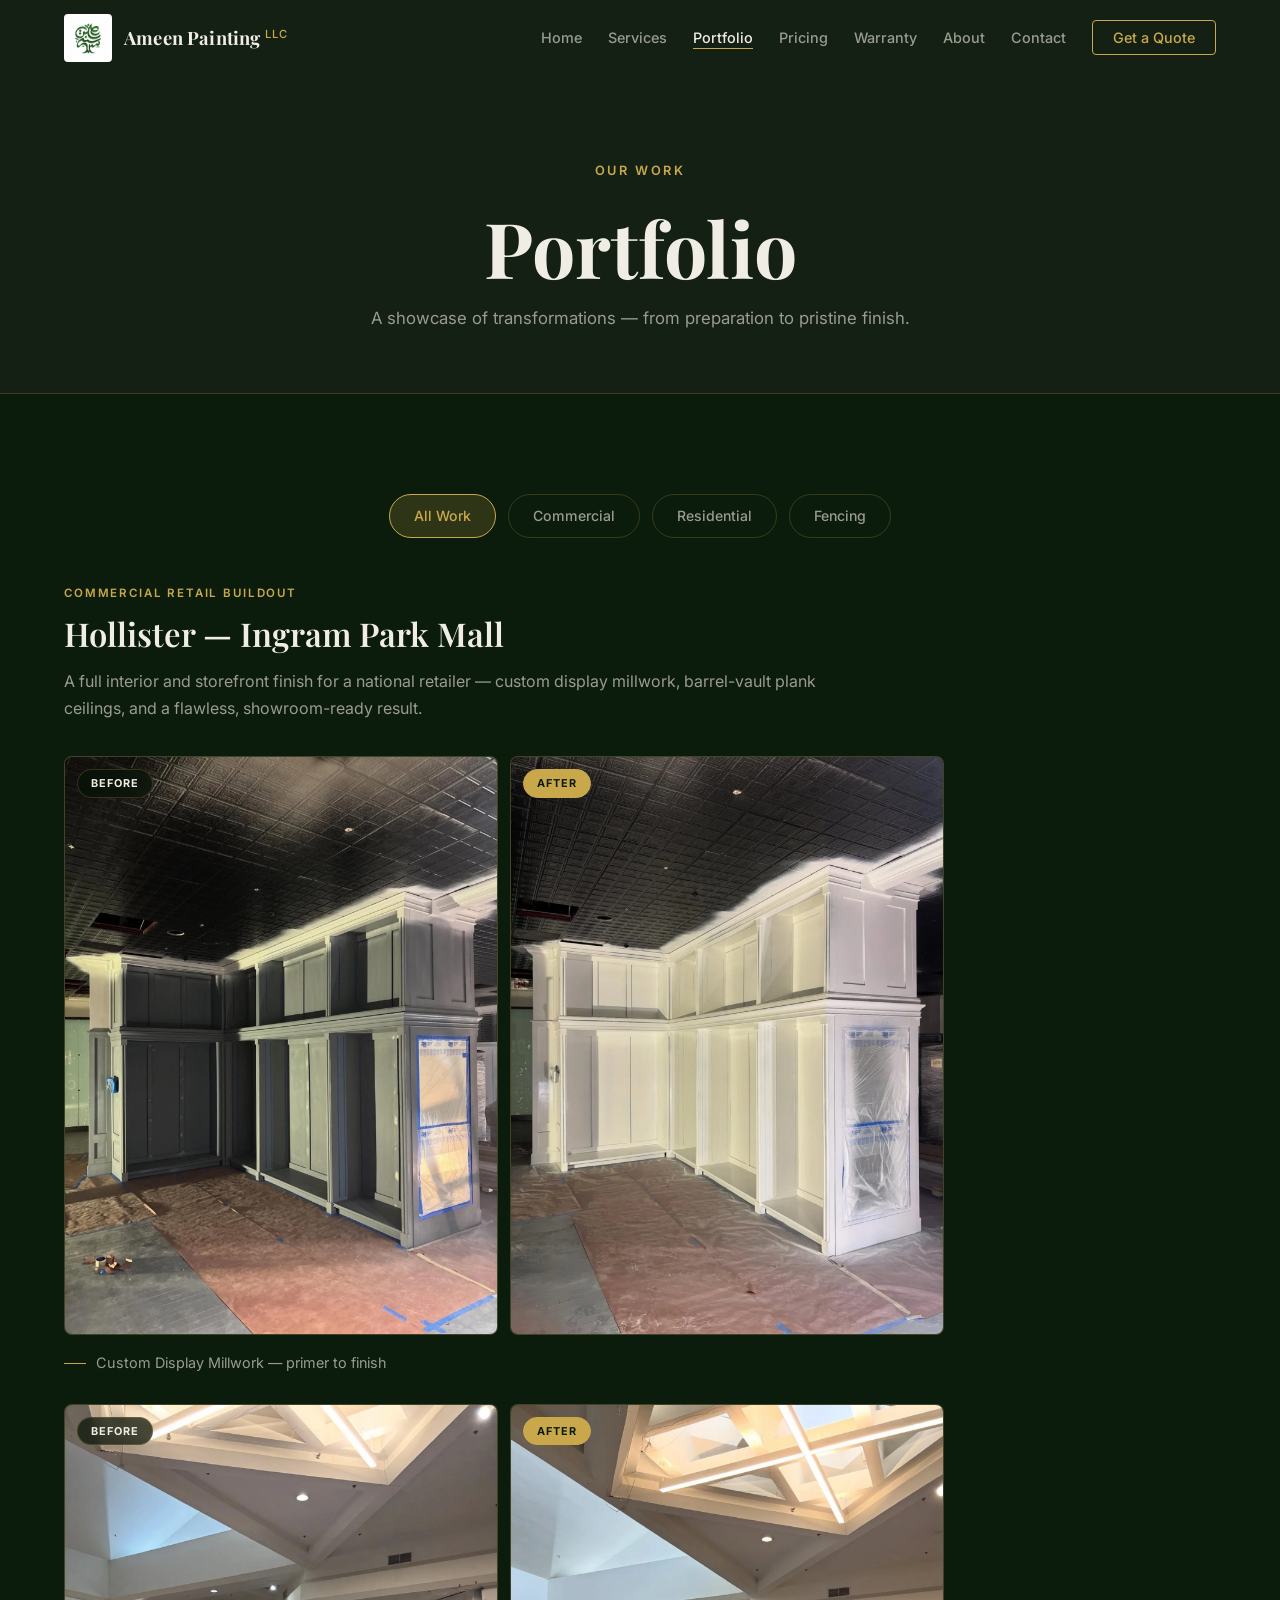
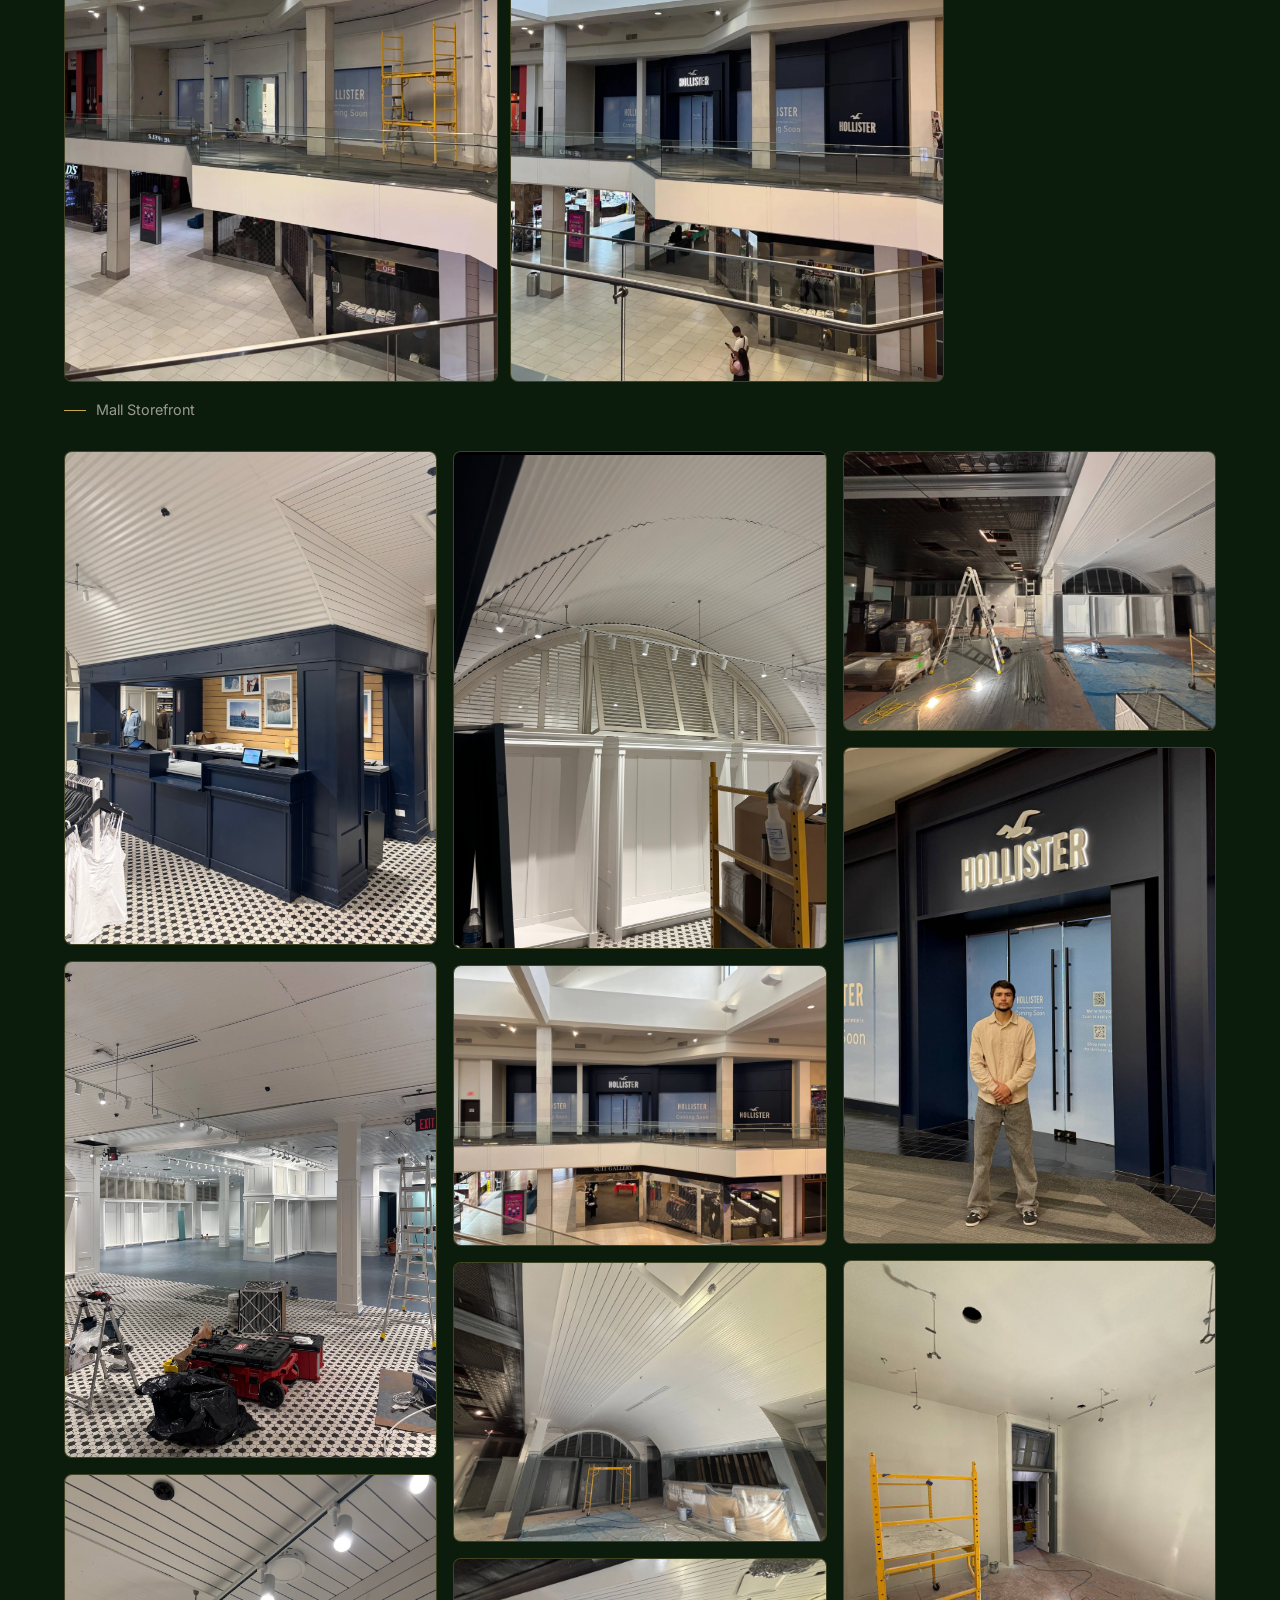
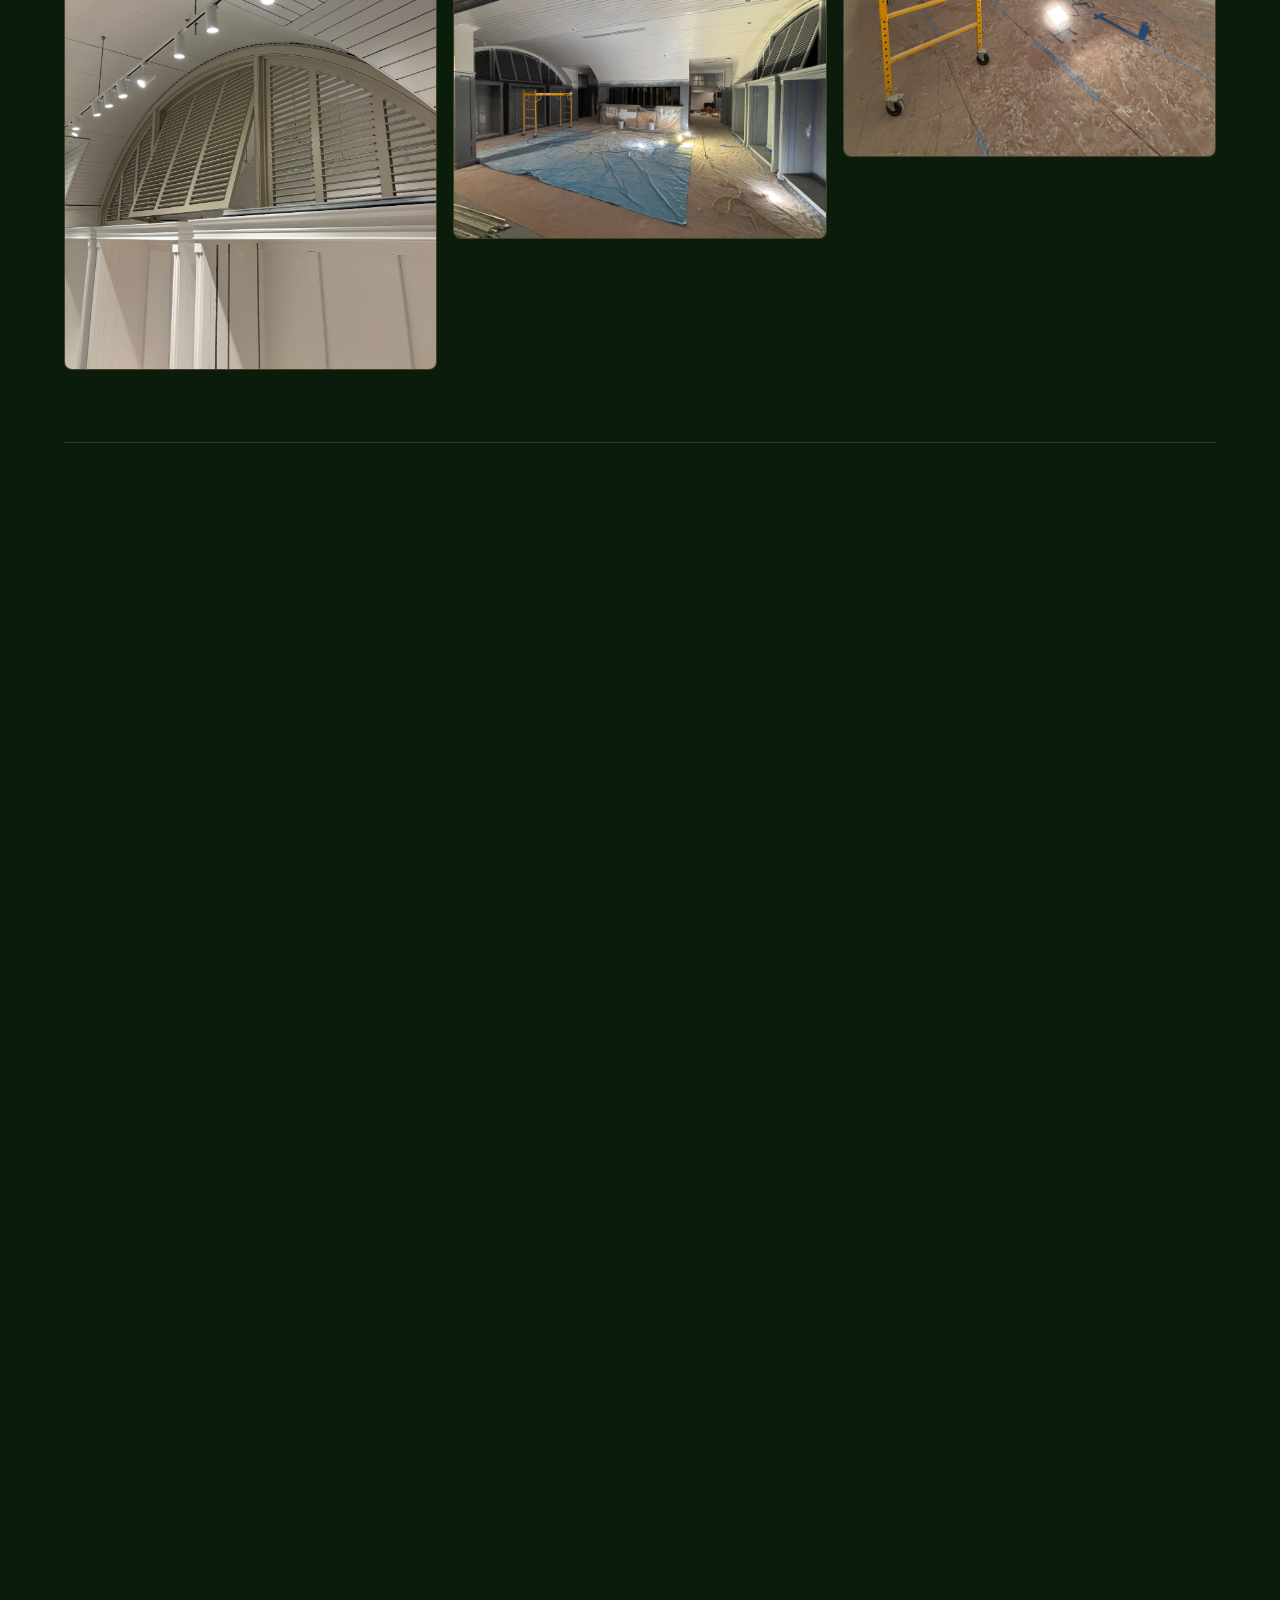
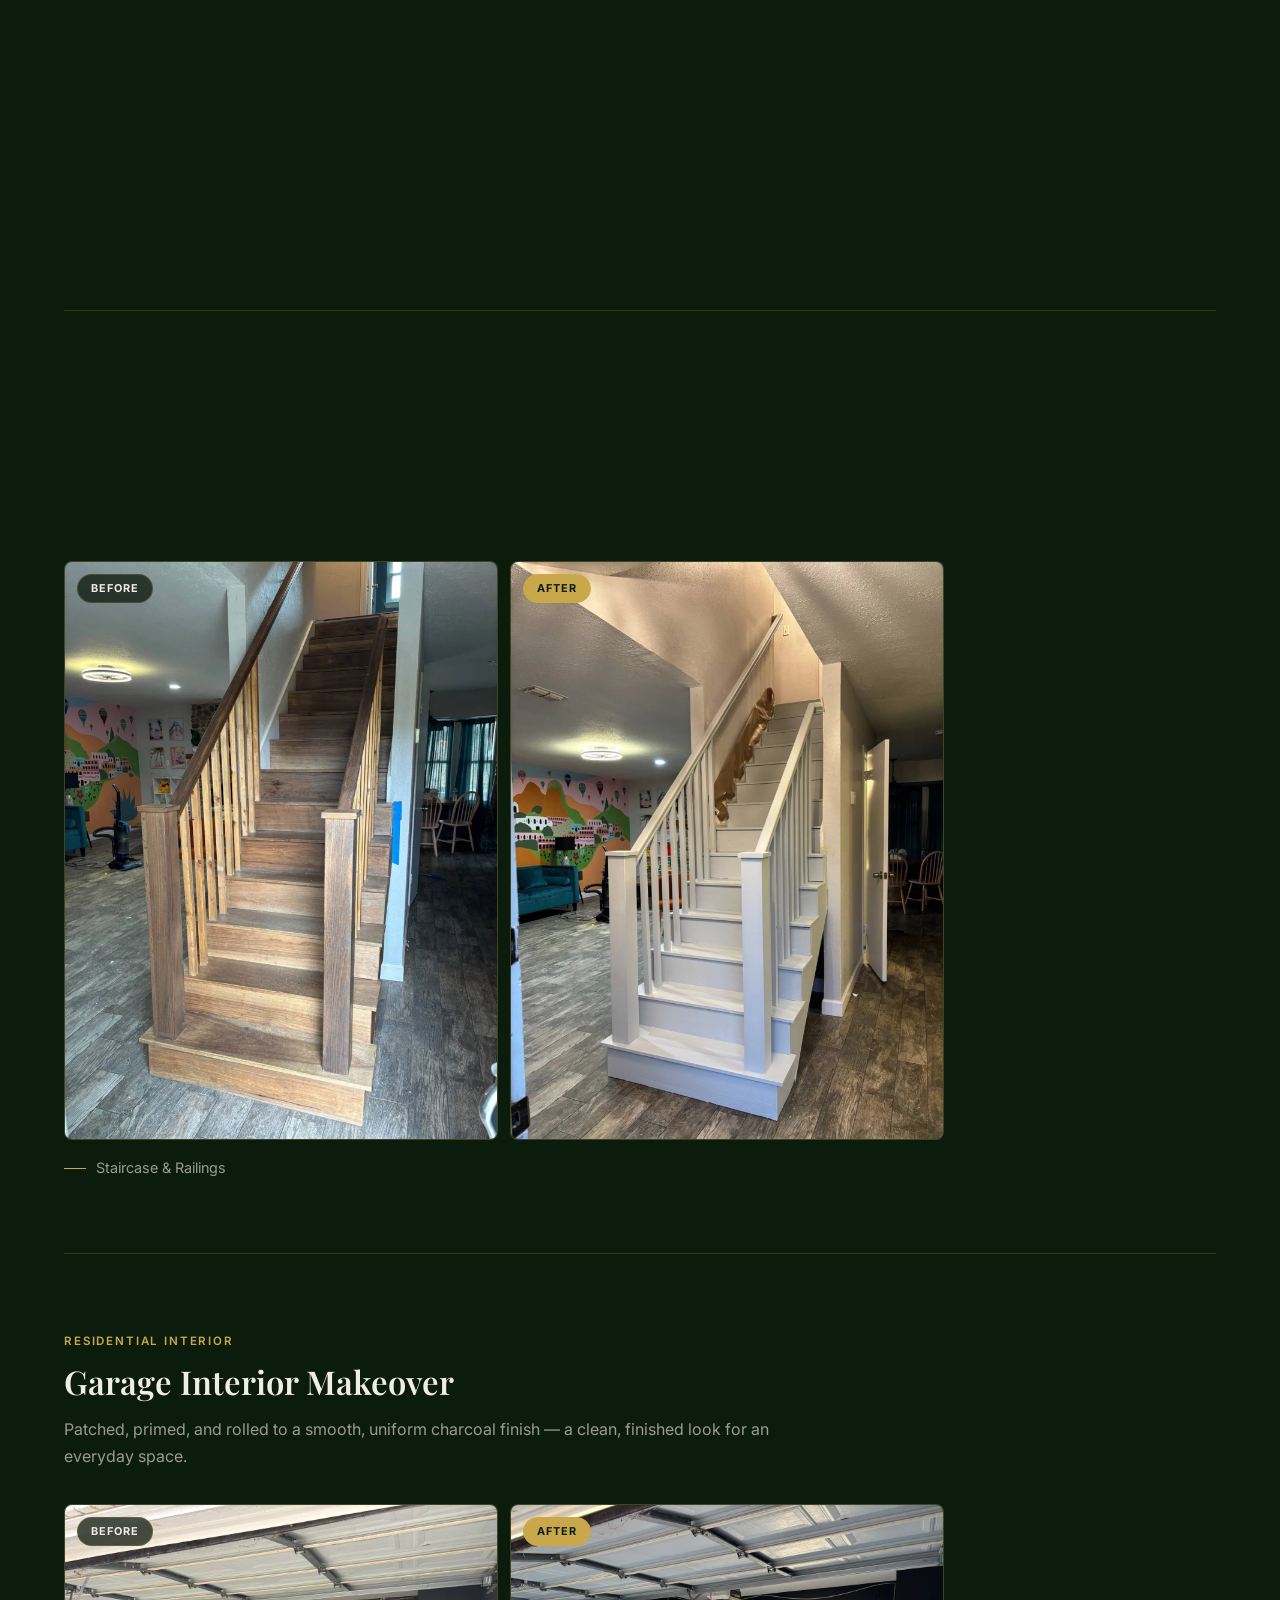
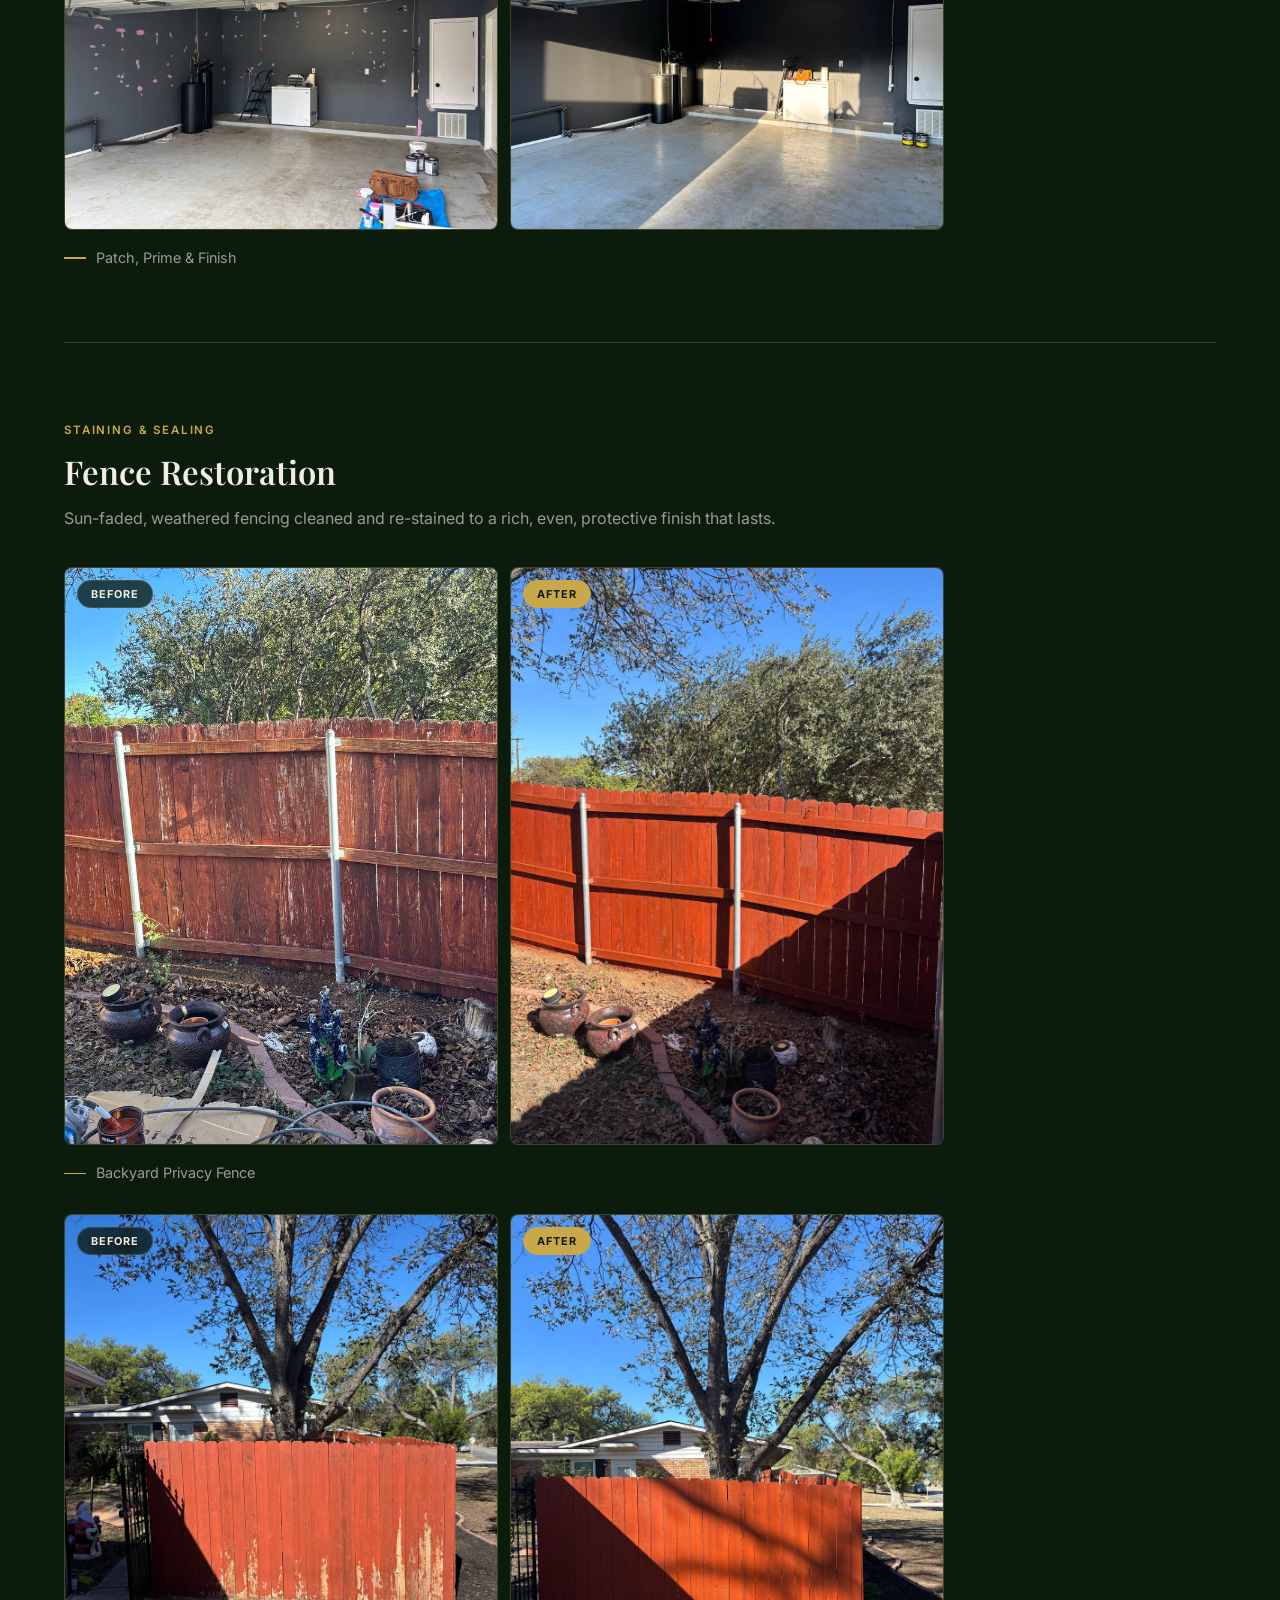
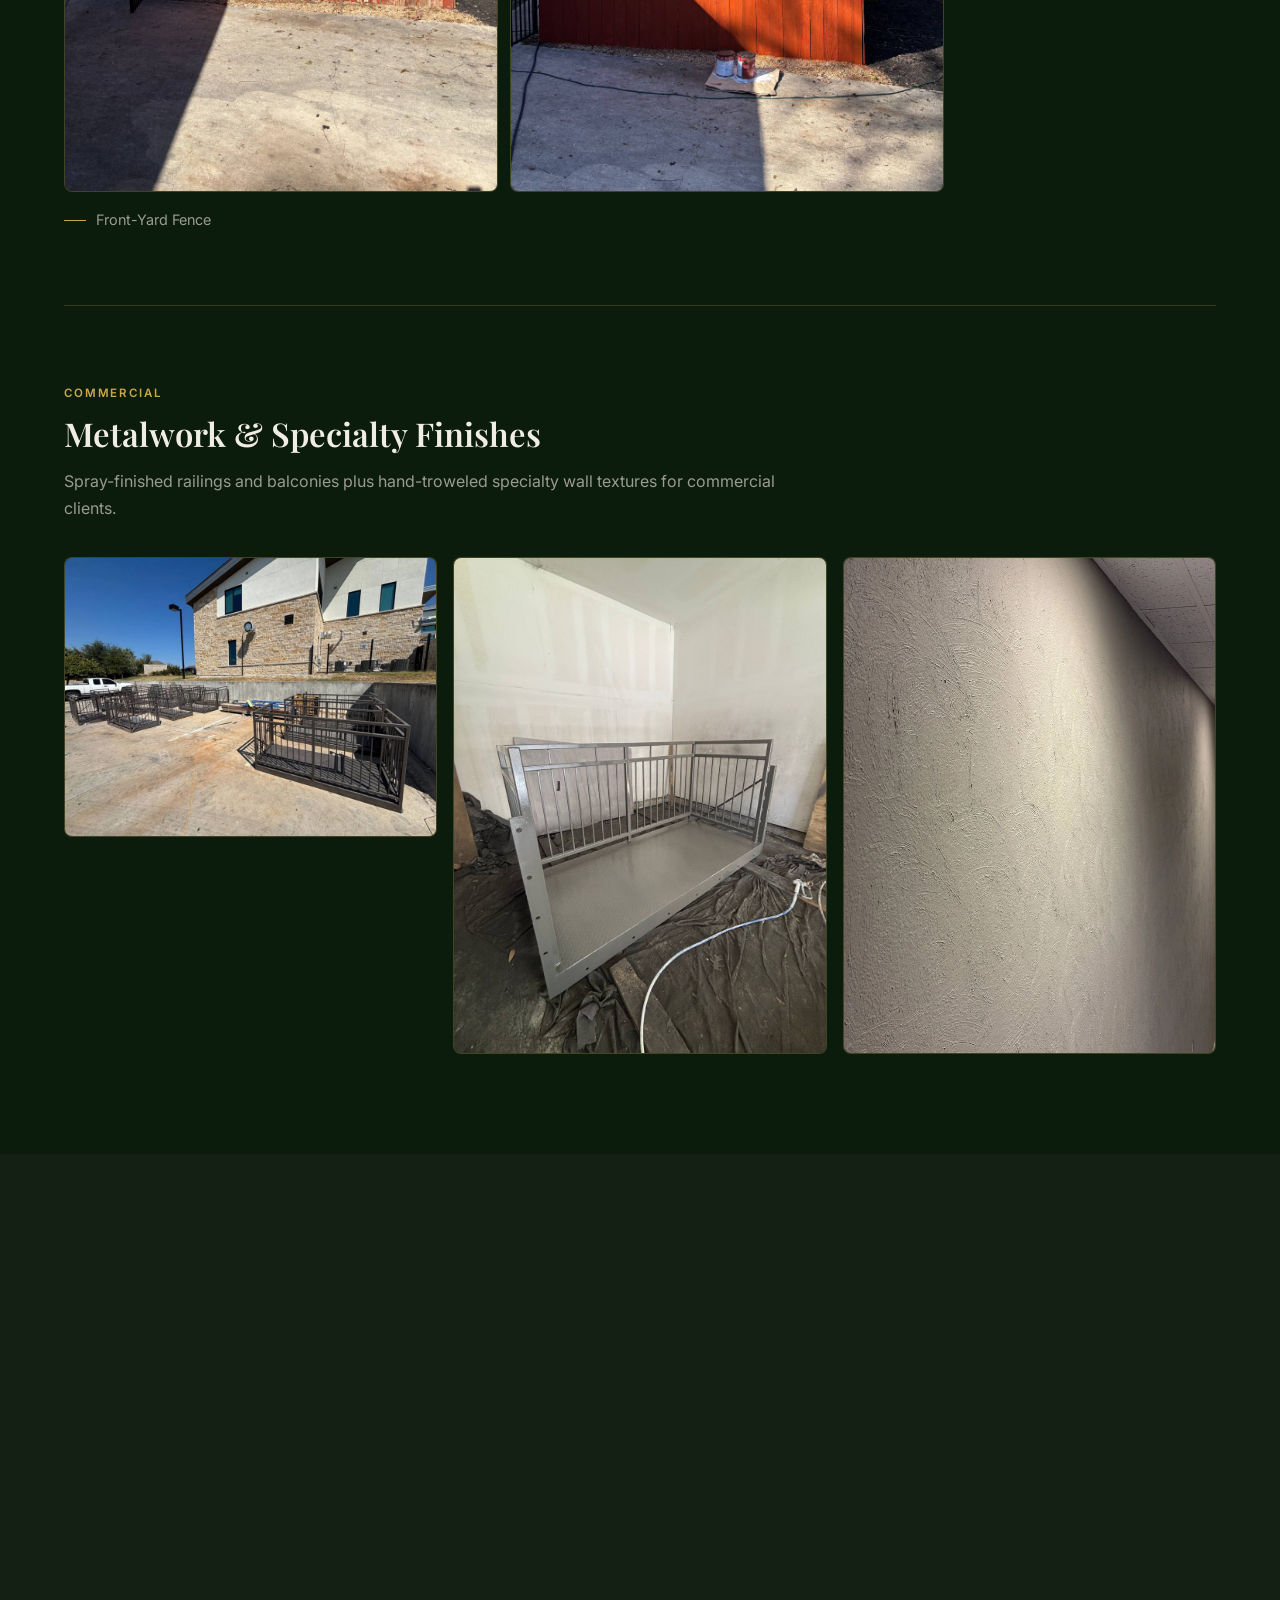
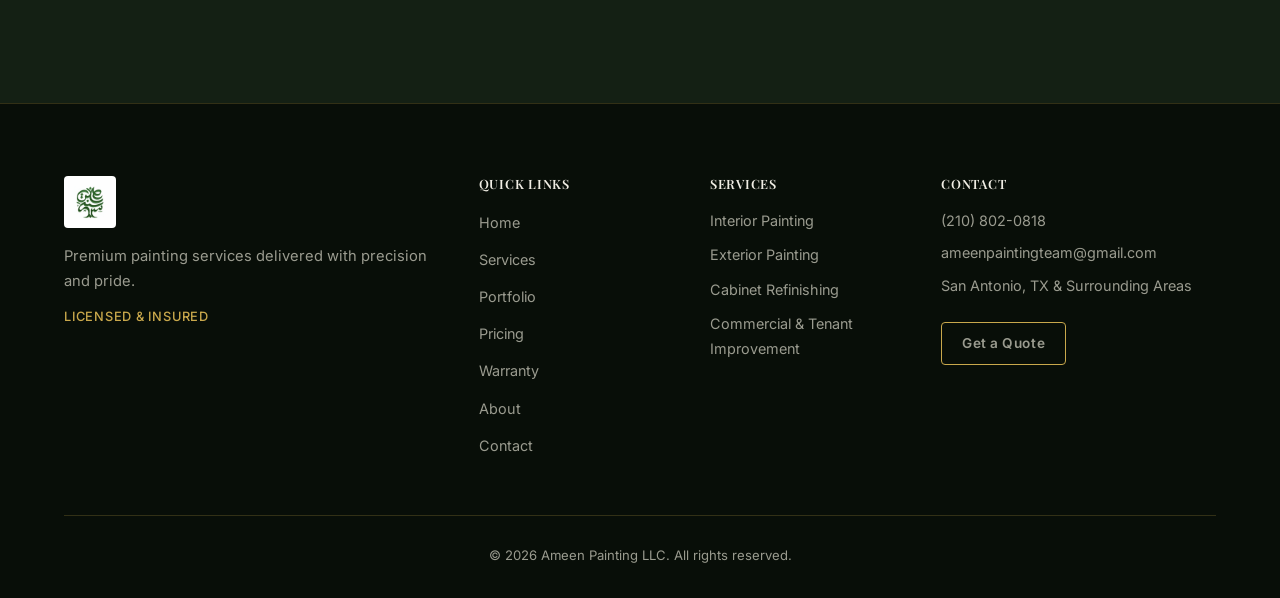
==== commit 72513326: "Move light theme from portfolio to About; new owner portrait - About section photo -> stepan.jpg (3/" ====
--- a/portfolio.html
+++ b/portfolio.html
@@ -93,7 +93,7 @@
     </section>
 
     <!-- ===== PORTFOLIO ===== -->
-    <section id="portfolio" class="section theme-light">
+    <section id="portfolio" class="section">
       <div class="container">
         <div class="portfolio-filters" id="portfolio-filter-bar" data-animate>
           <button class="filter-btn active" data-type="all">All Work</button>
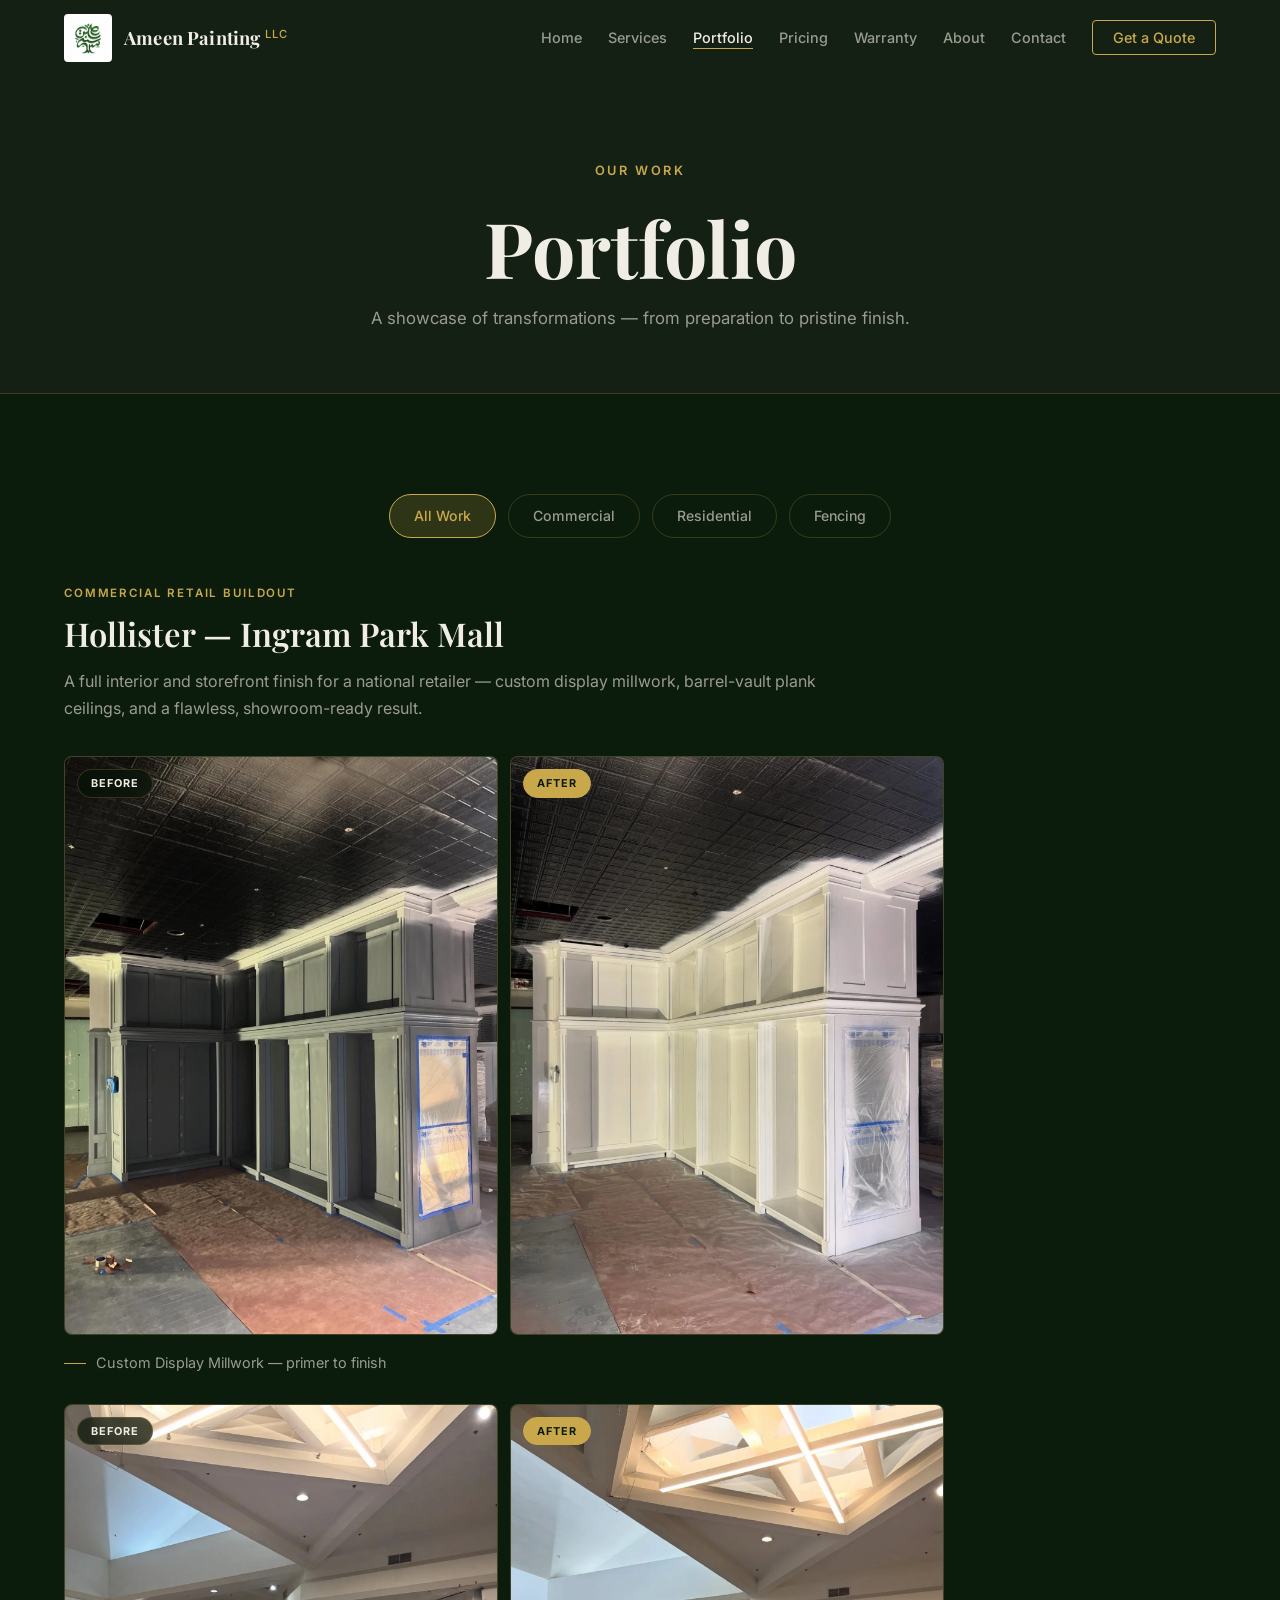
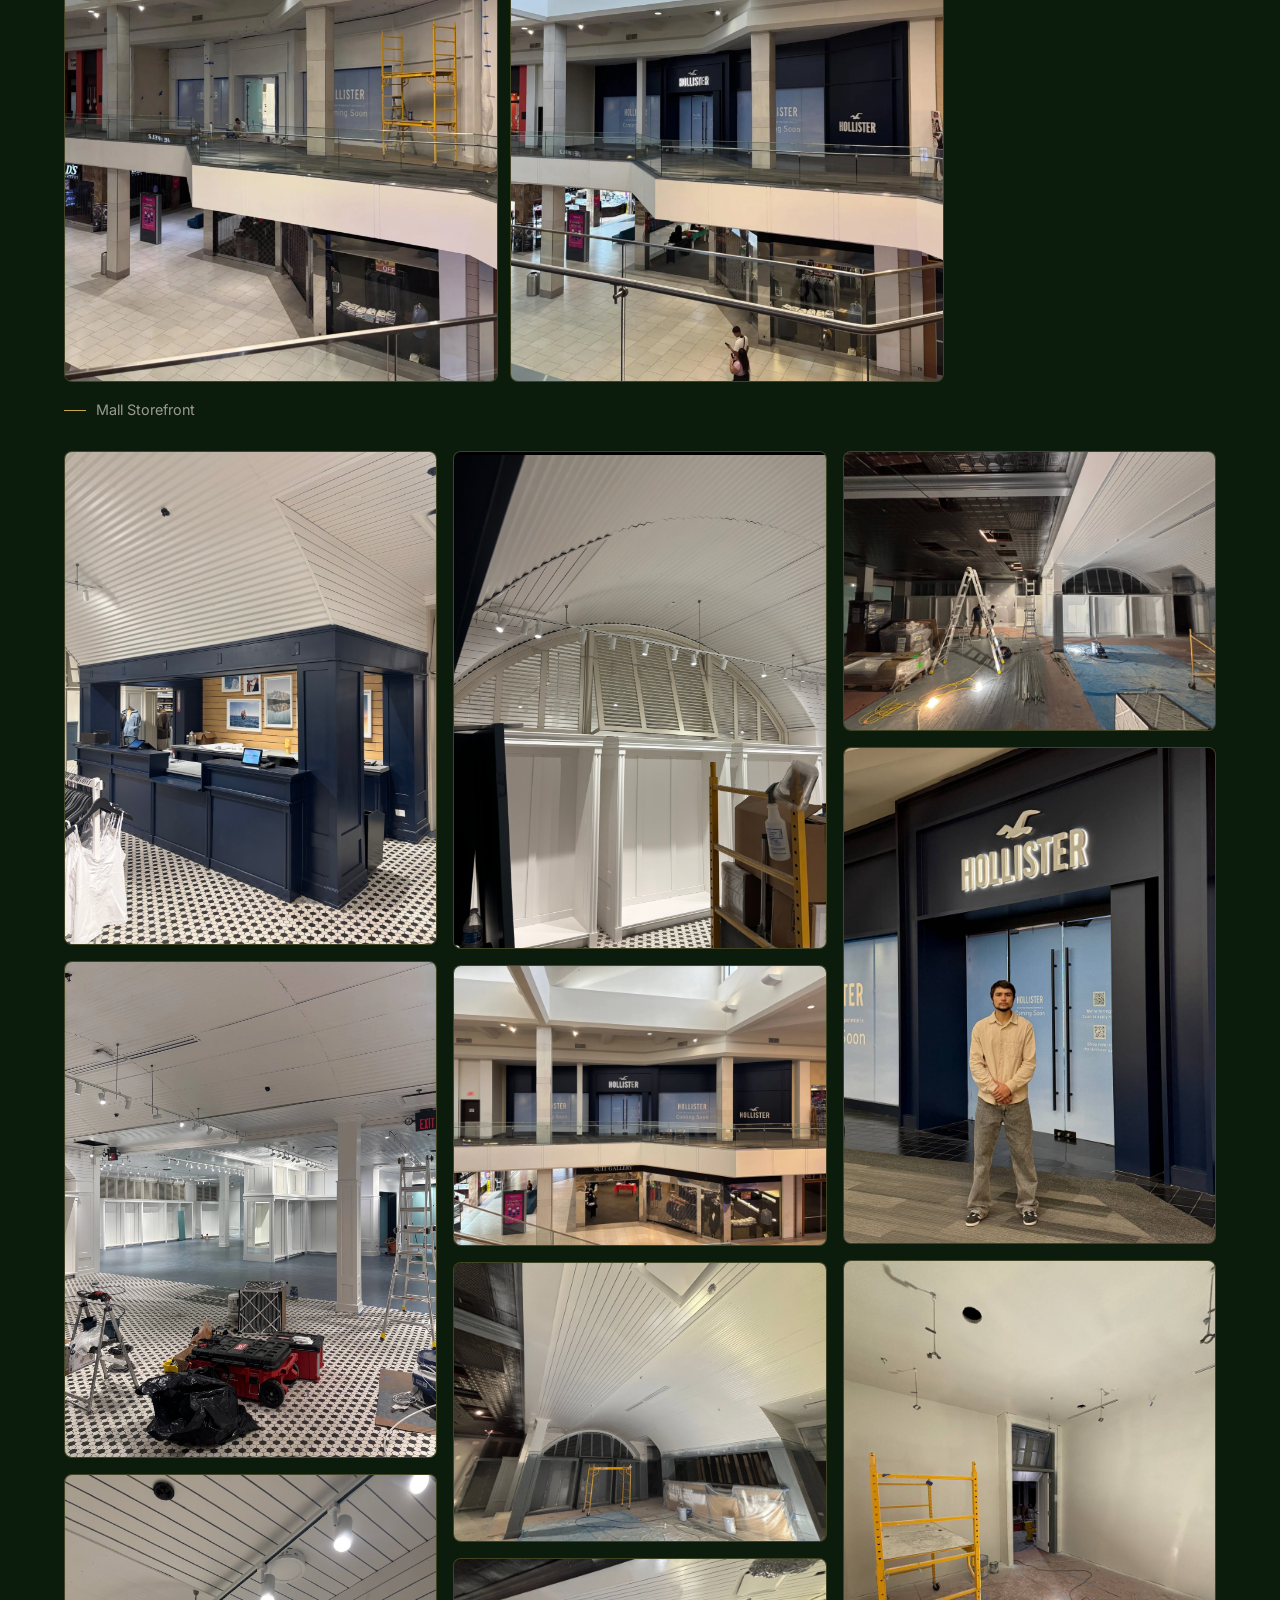
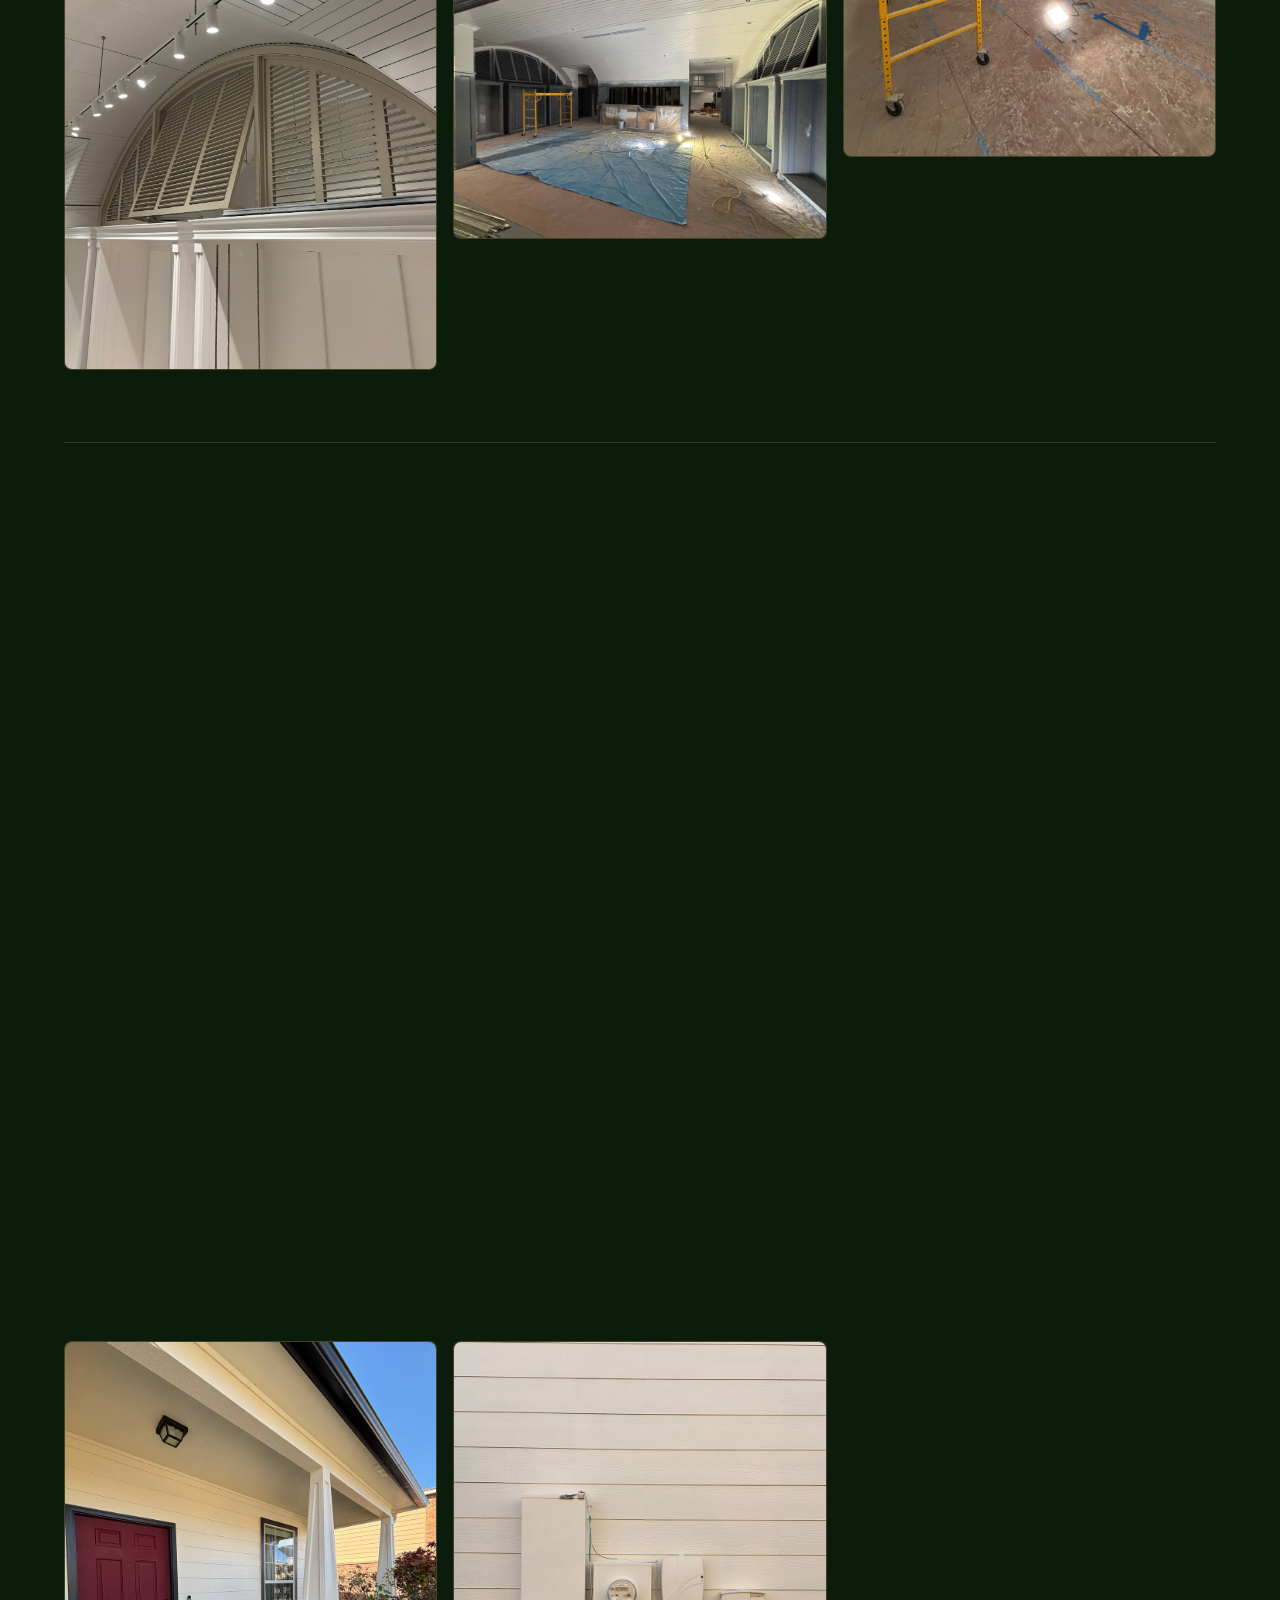
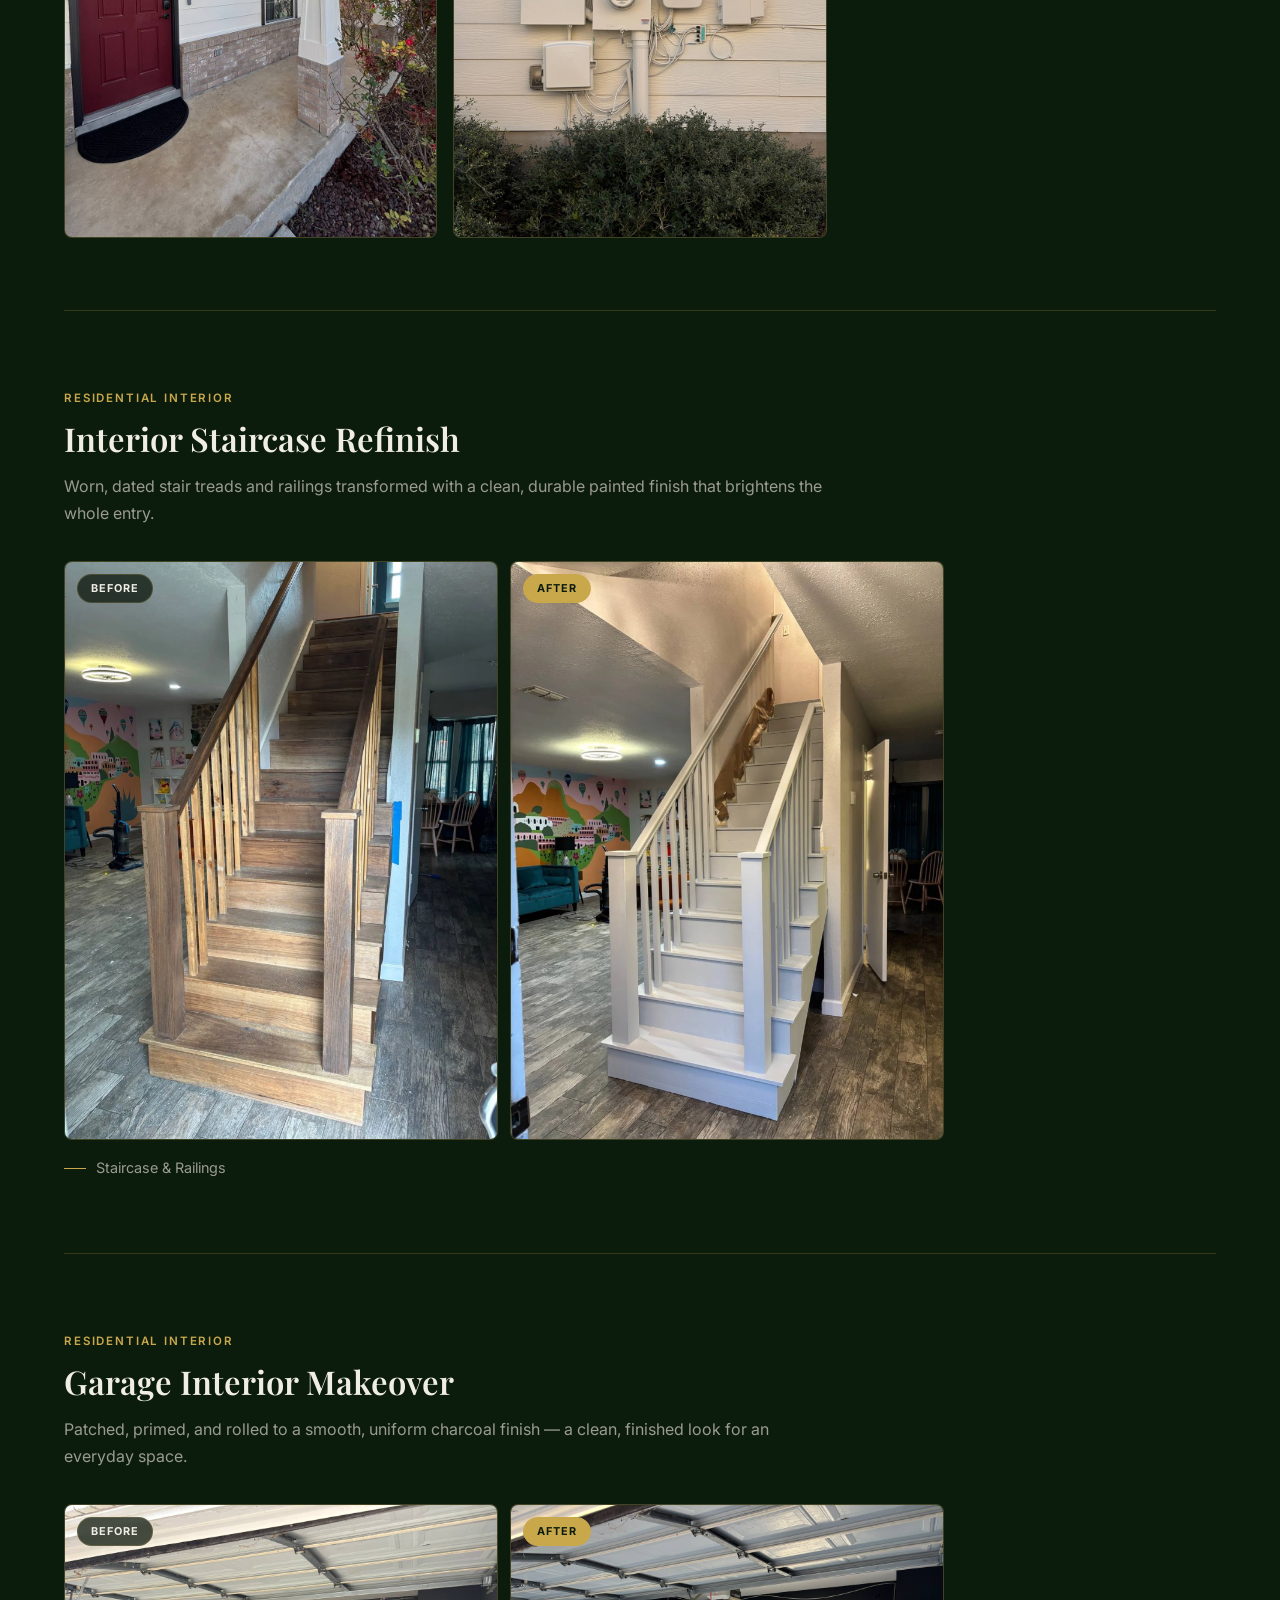
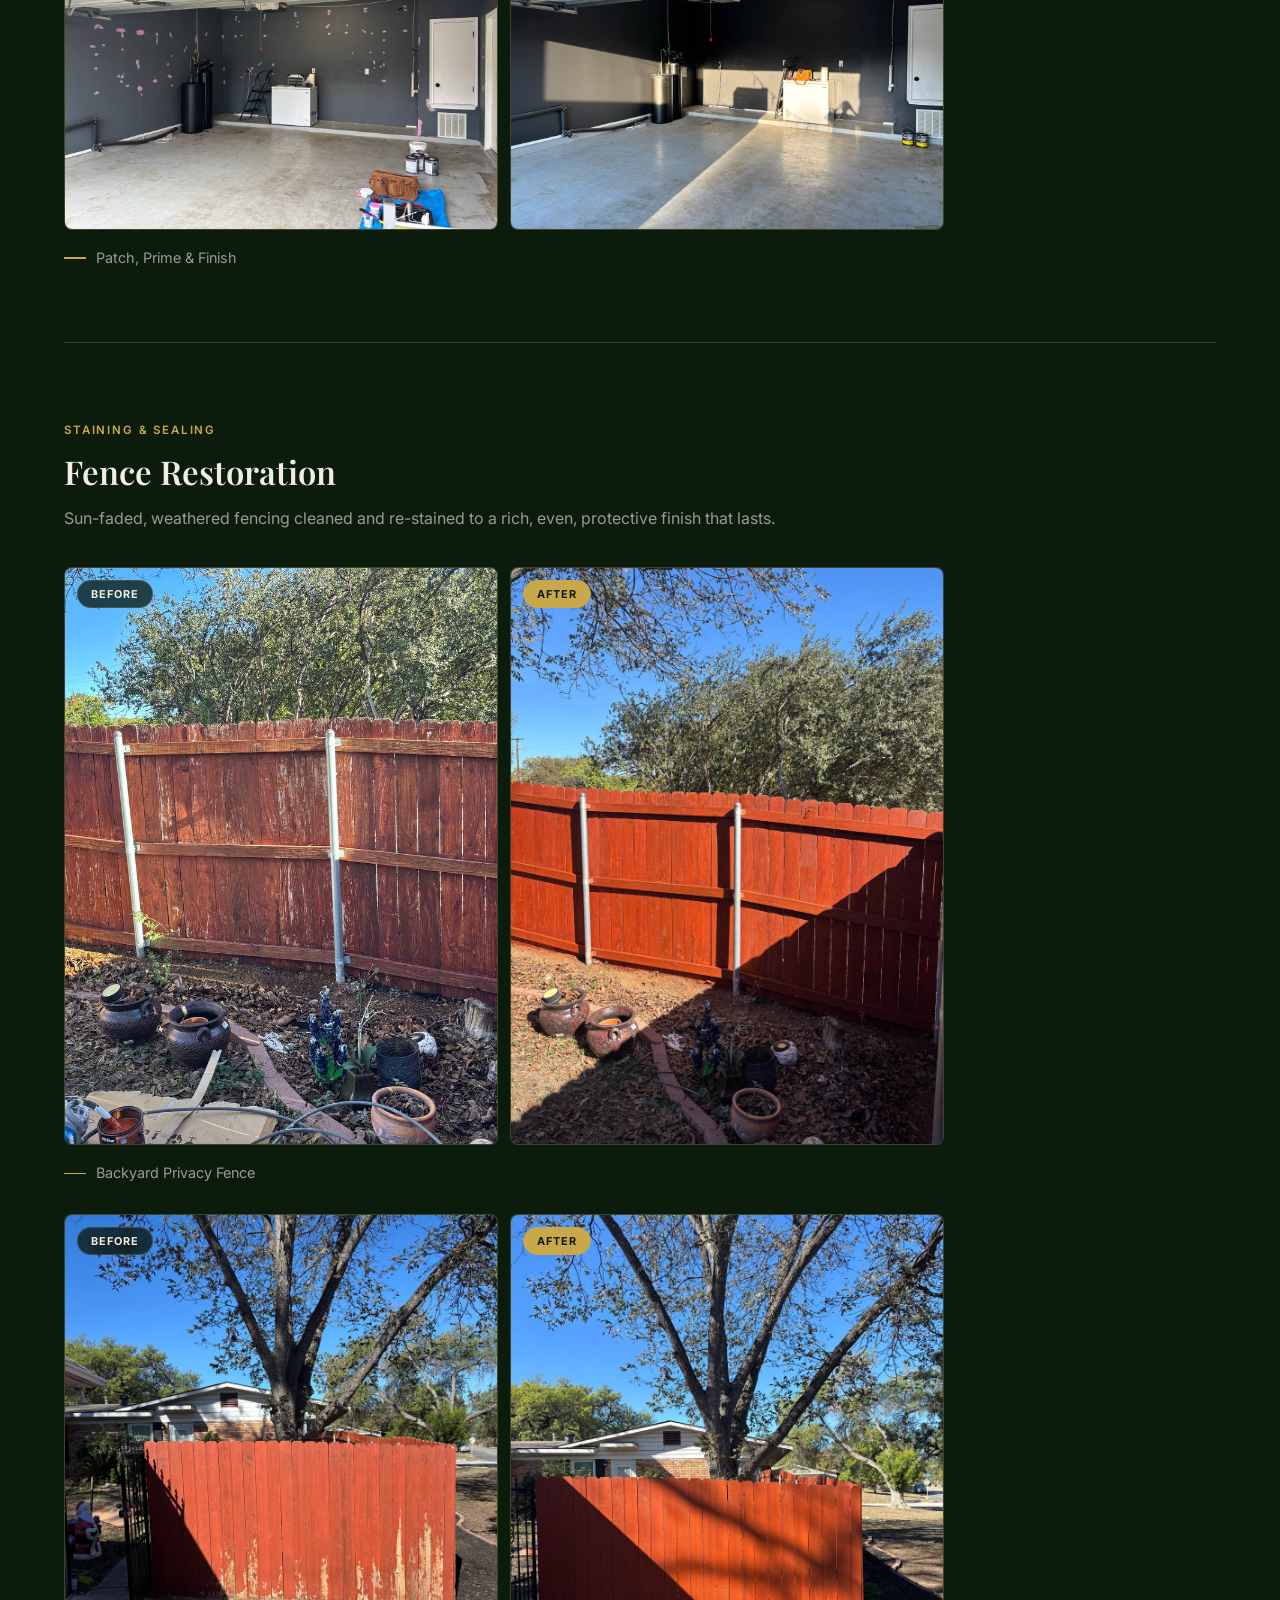
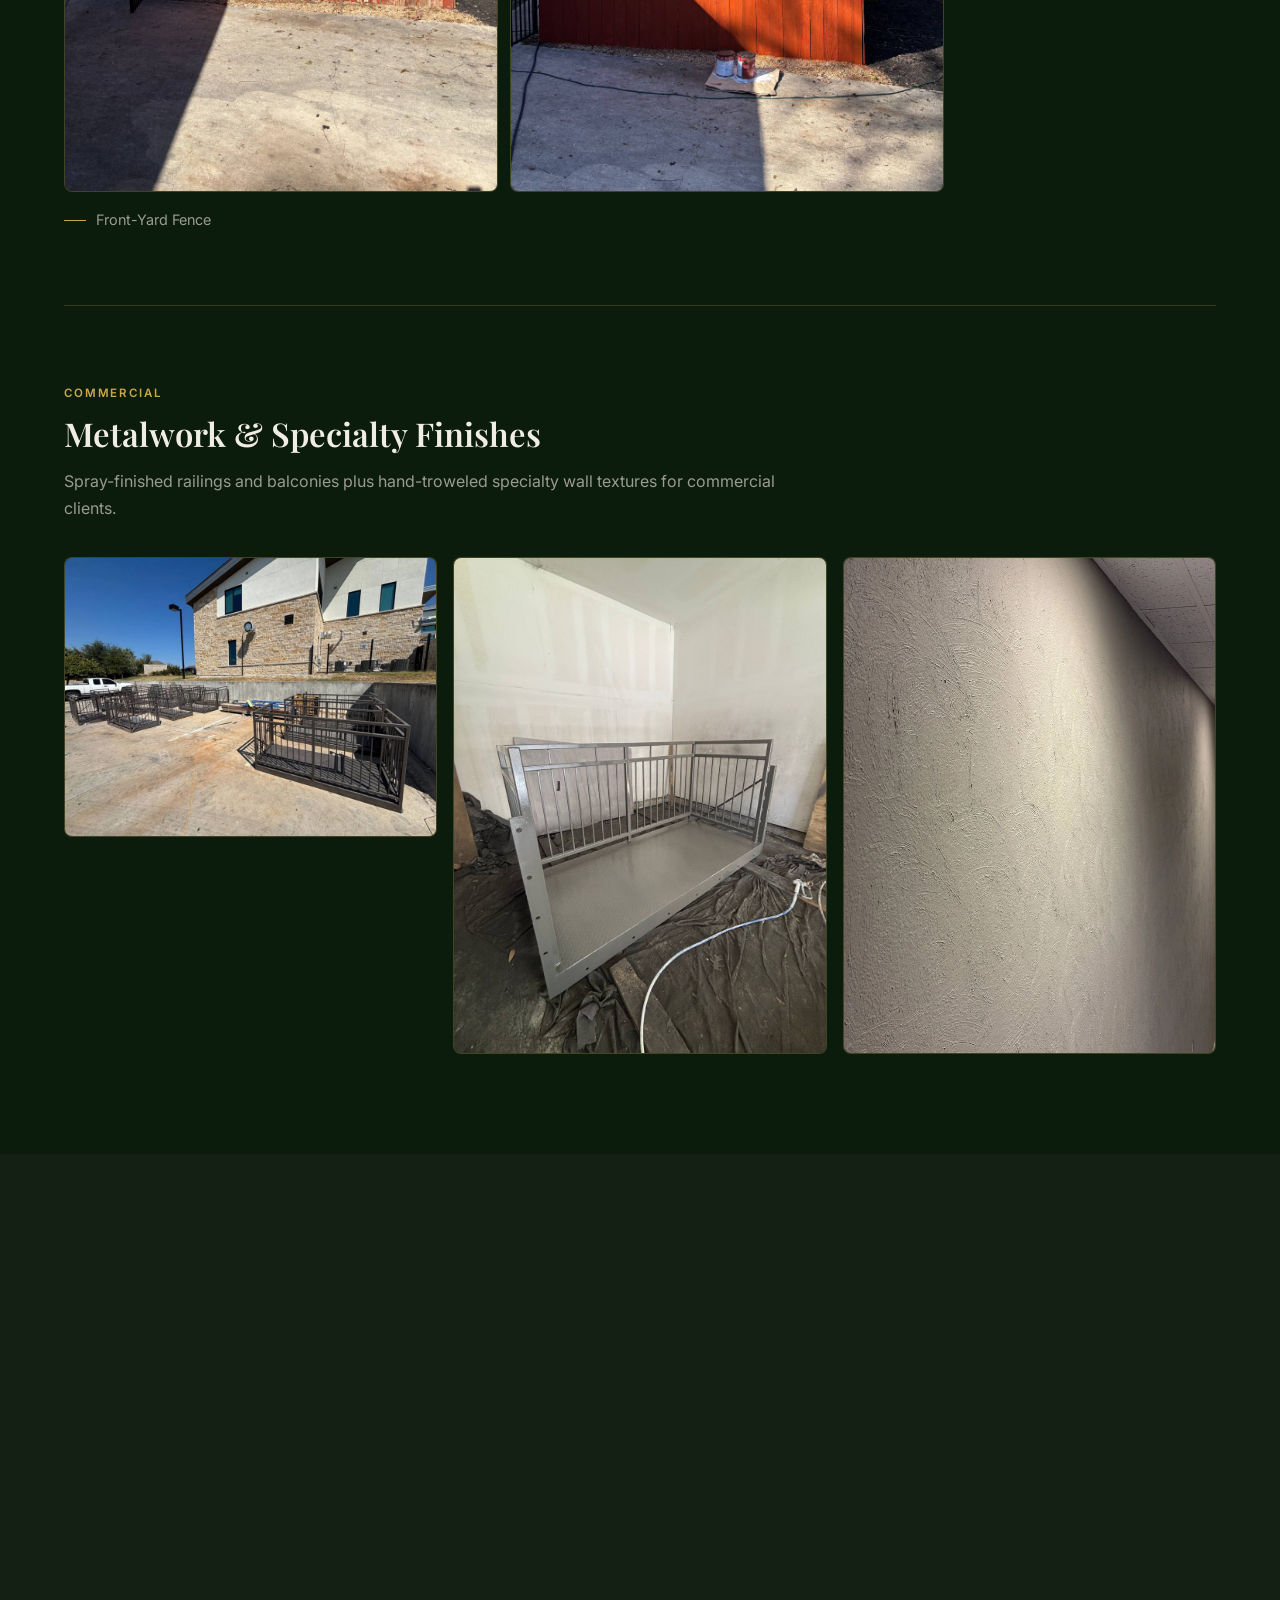
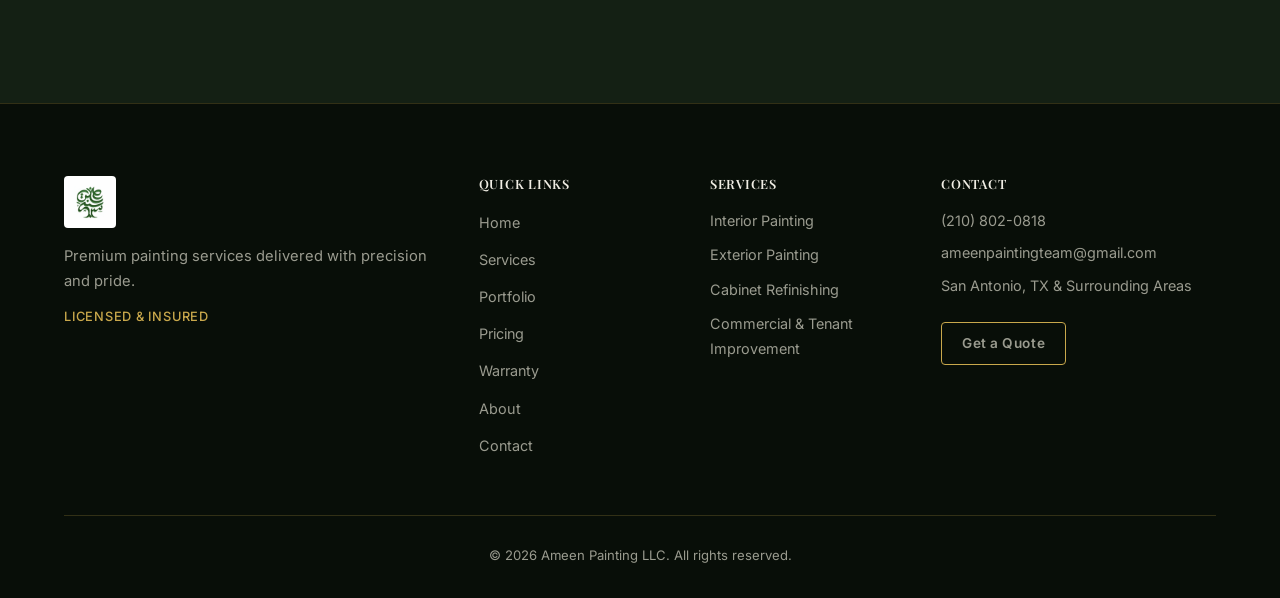
==== commit 222bd8fb: "Services cards: second click opens the quote form, prefilled First click expands a card (unchanged);" ====
--- a/portfolio.html
+++ b/portfolio.html
@@ -234,6 +234,7 @@
             <option>Residential Interior</option>
             <option>Residential Exterior</option>
             <option>Cabinet Refining &amp; Painting</option>
+            <option>Drywall Repair &amp; Touch-Ups</option>
             <option>General Commercial Interior</option>
             <option>General Commercial Exterior</option>
             <option>Retail / Restaurant / Office Space</option>
--- a/css/style.css
+++ b/css/style.css
@@ -565,6 +565,16 @@
   color: var(--text-muted);
   max-width: 380px;
 }
+/* Signals that clicking the already-open card starts a quote */
+.accordion-cta {
+  display: inline-block;
+  margin-top: 14px;
+  font-size: 0.85rem;
+  font-weight: 600;
+  color: var(--accent);
+  transition: color var(--trans);
+}
+.accordion-item:hover .accordion-cta { color: var(--accent-lt); }
 
 @media (max-width: 768px) {
   .services-accordion { flex-direction: column; height: auto; gap: 10px; }
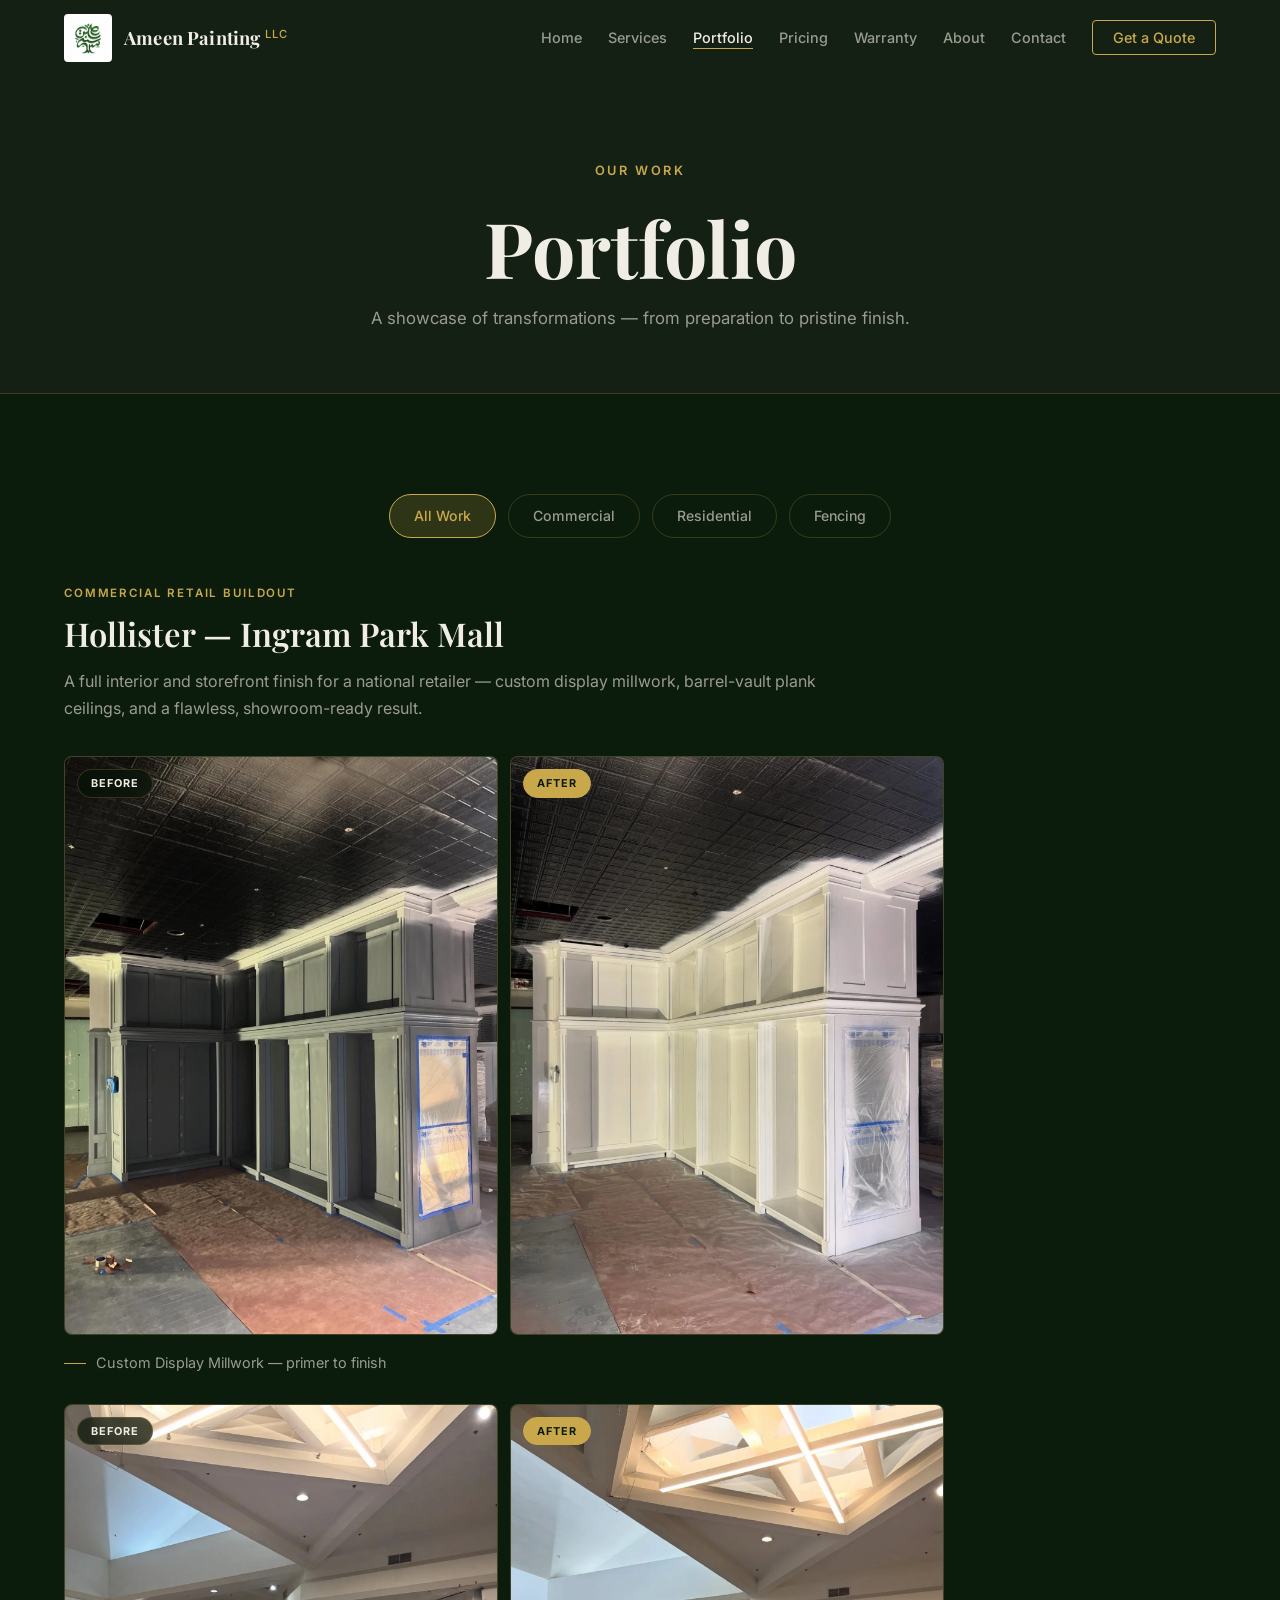
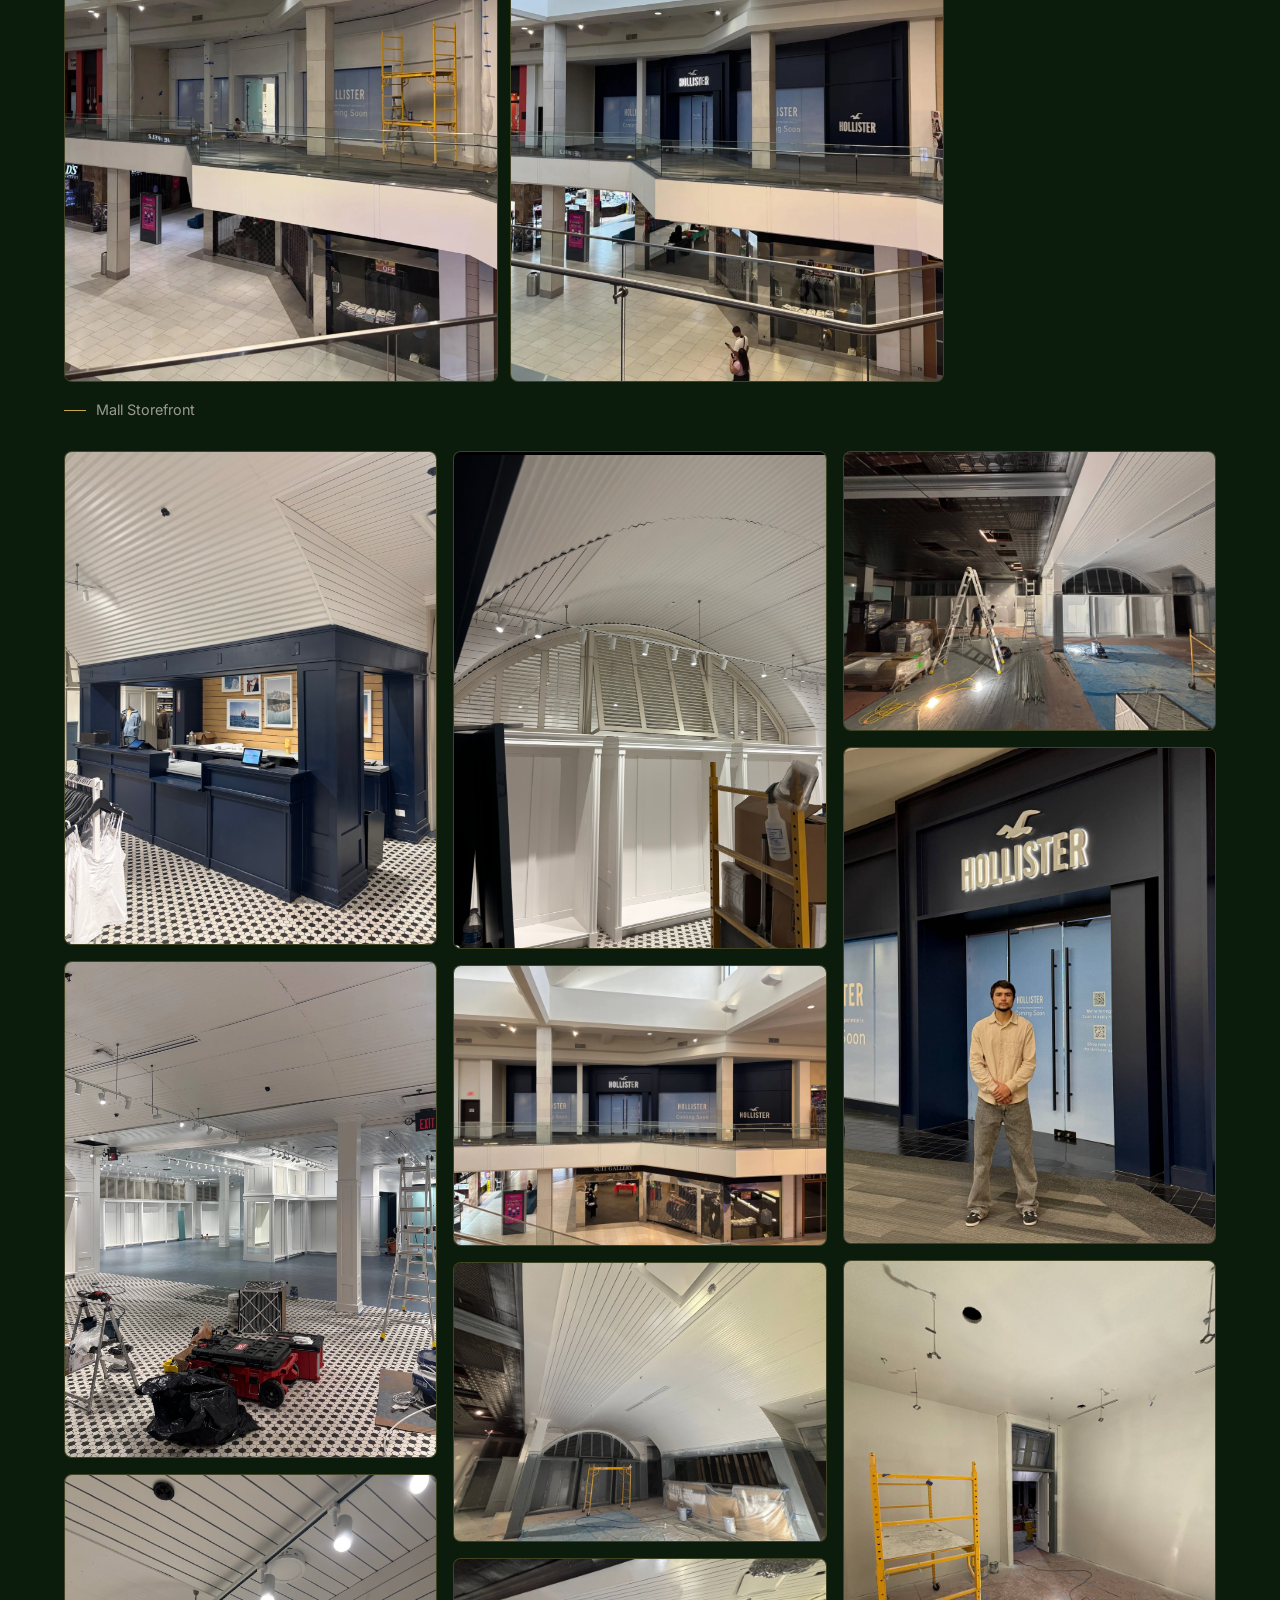
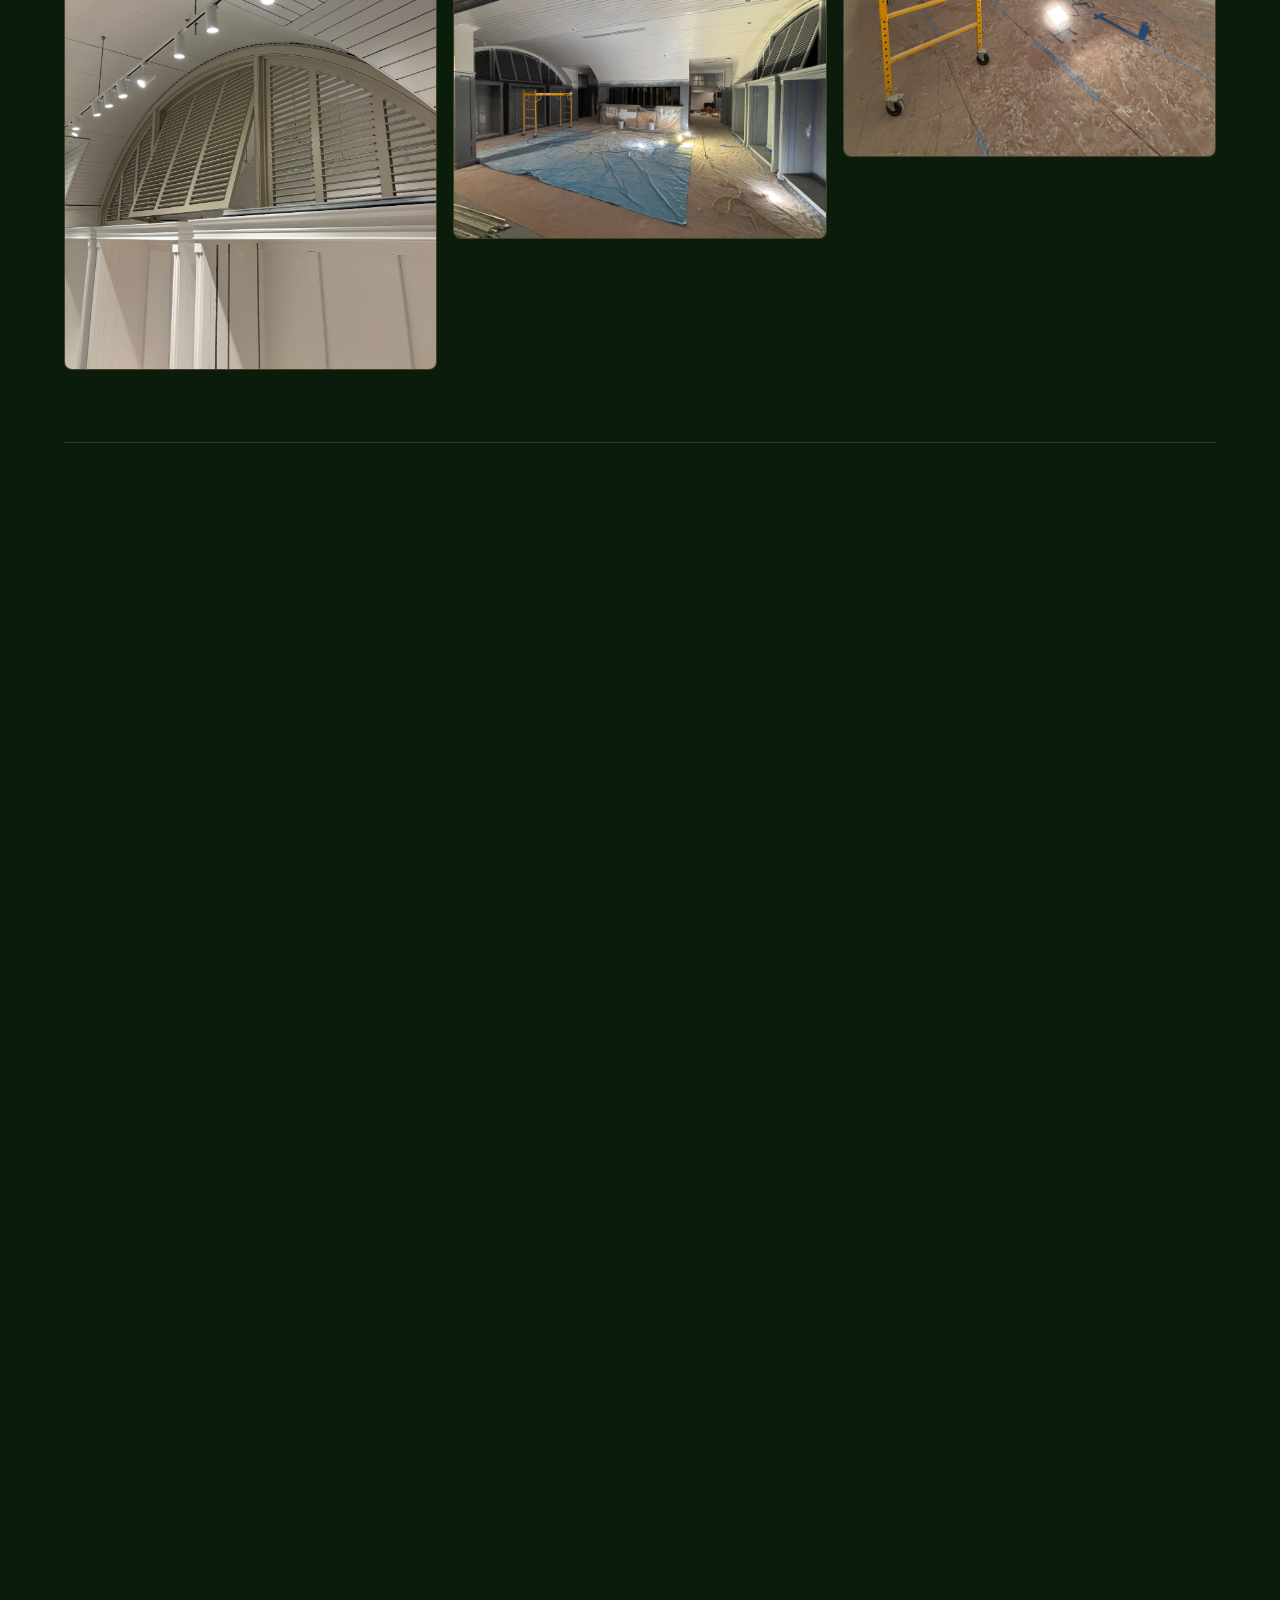
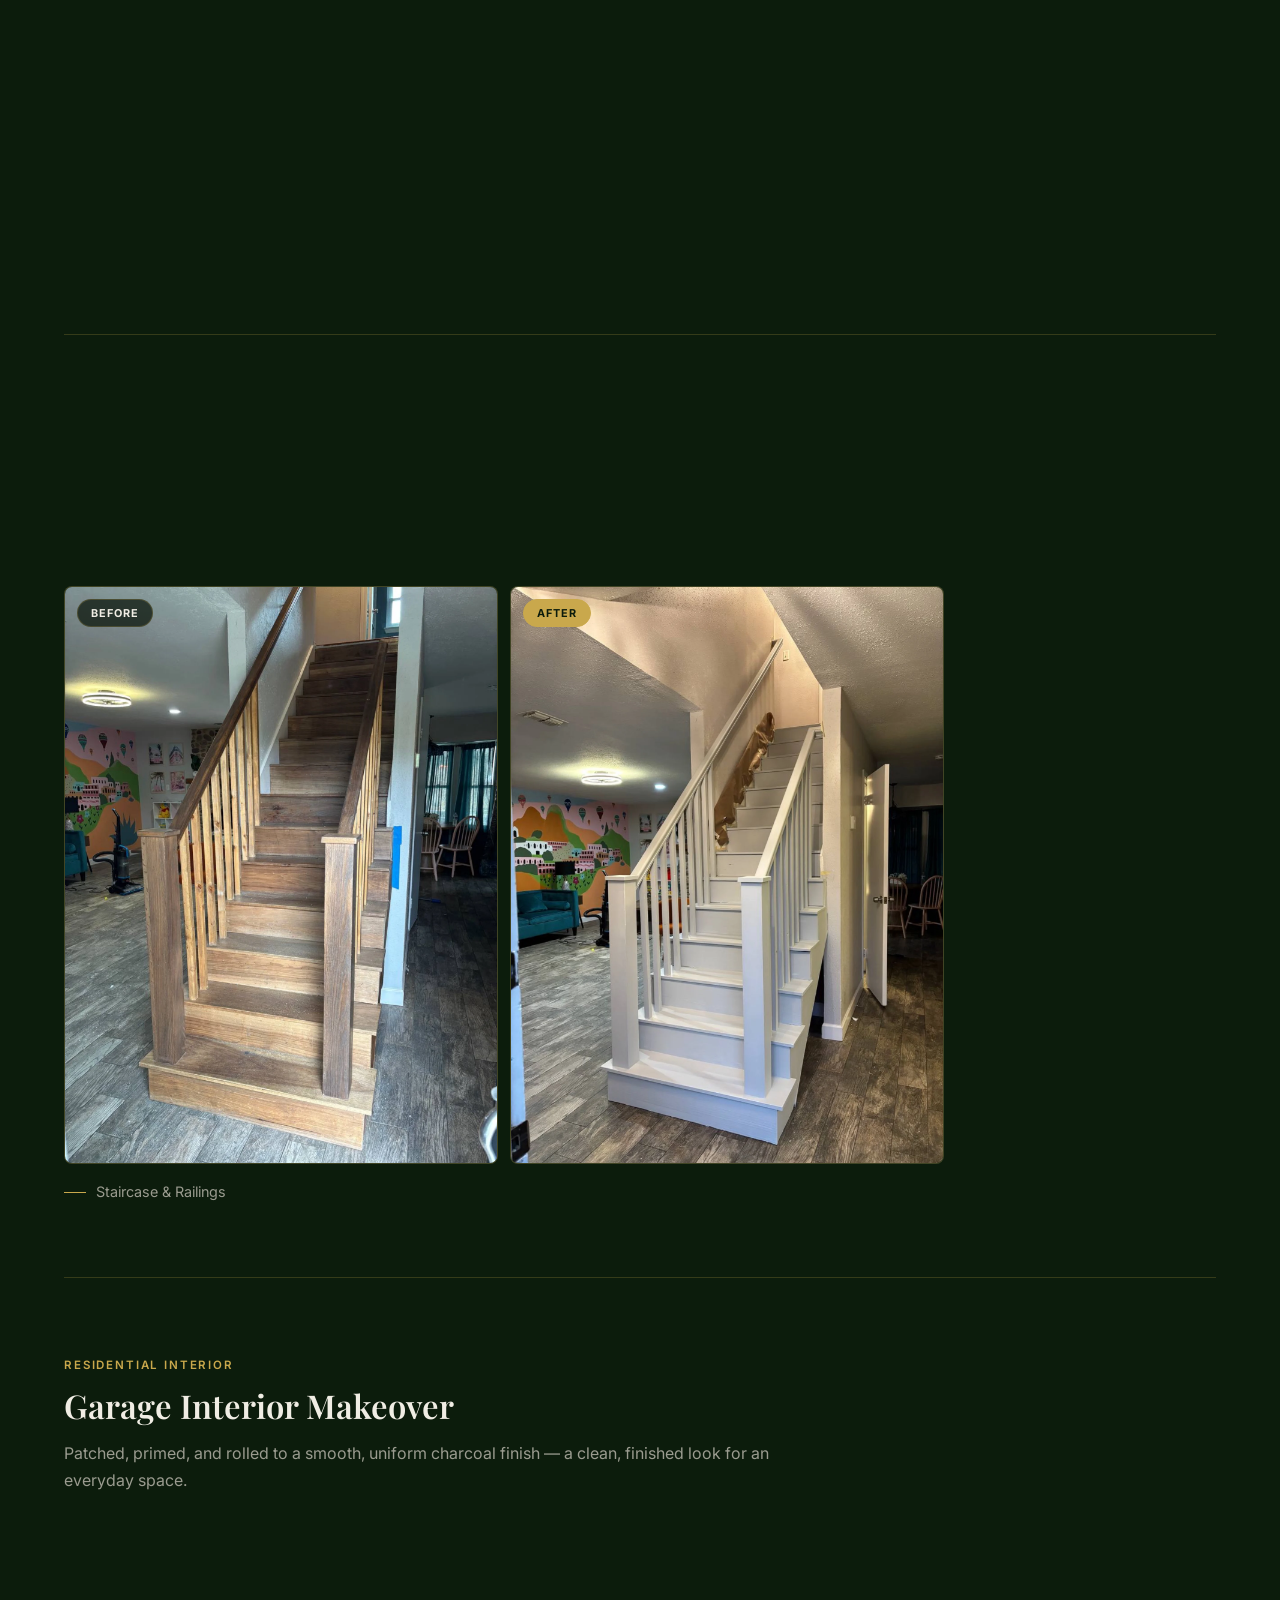
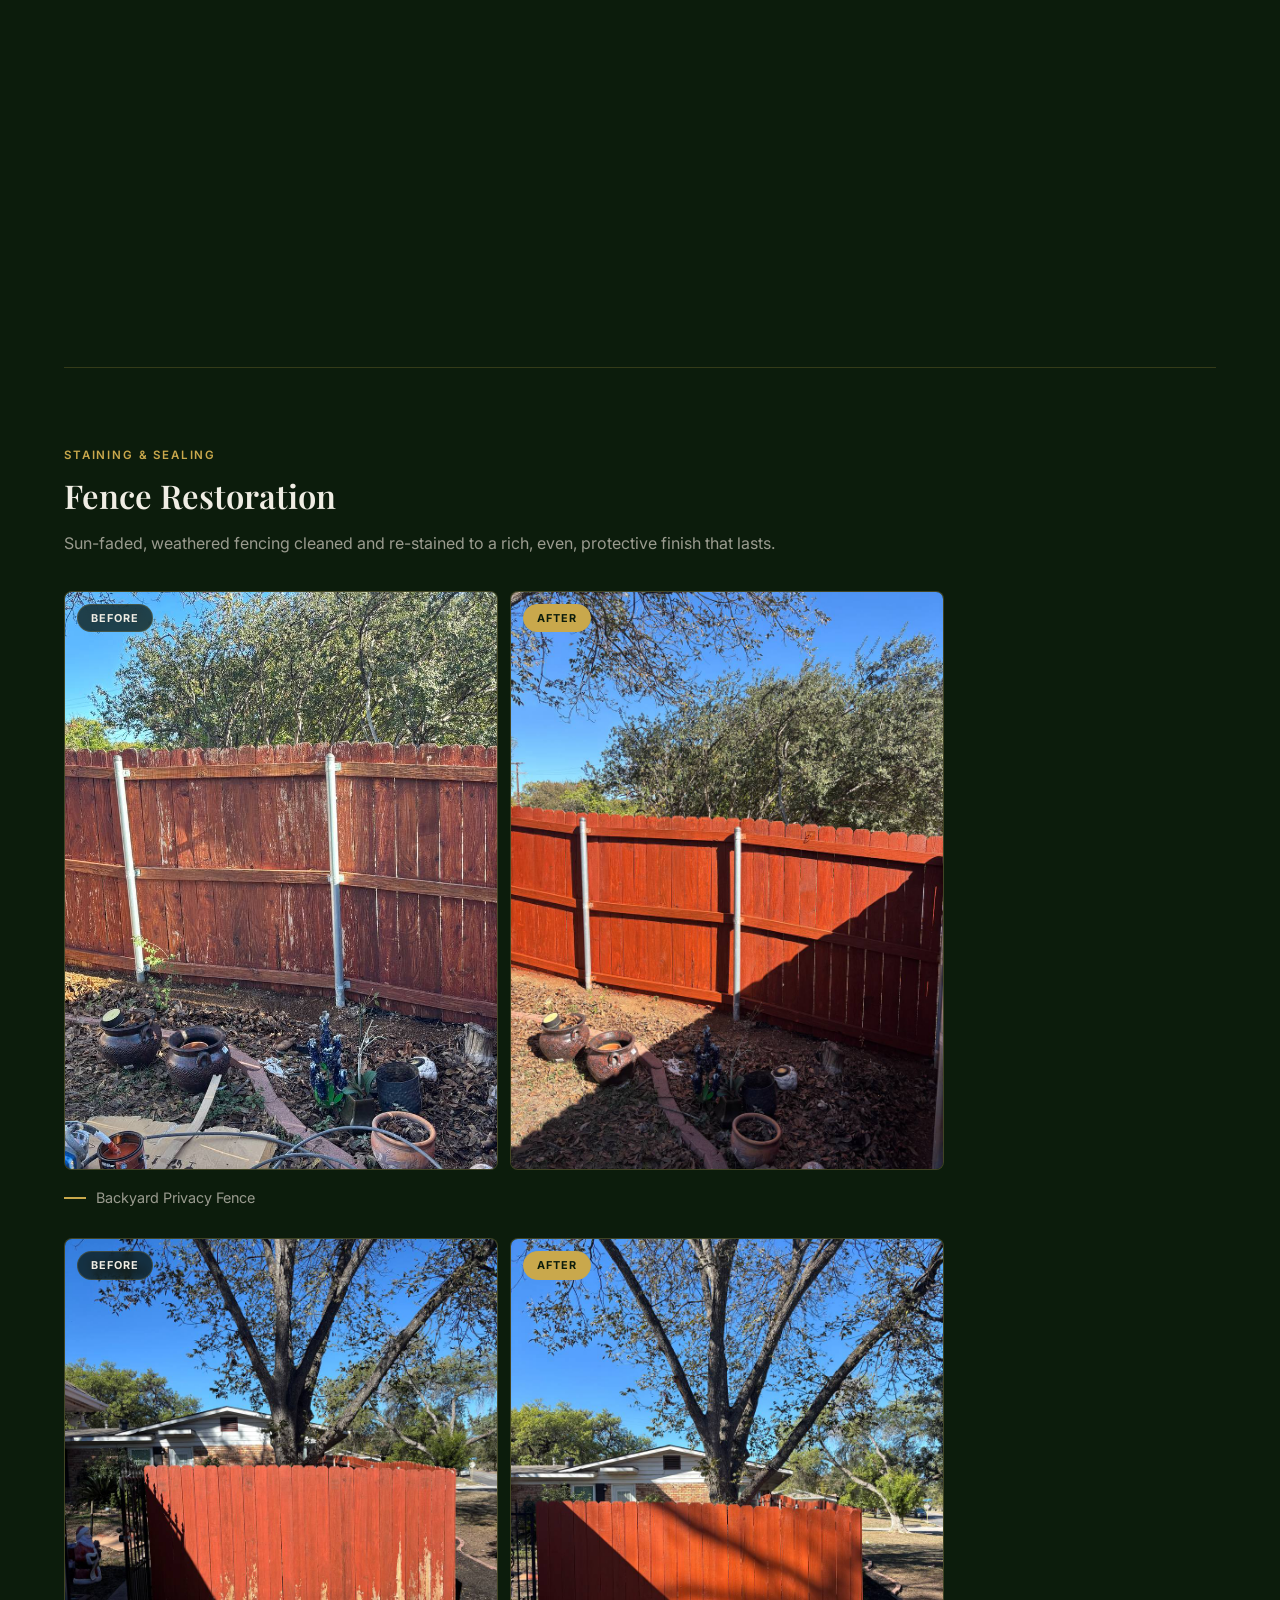
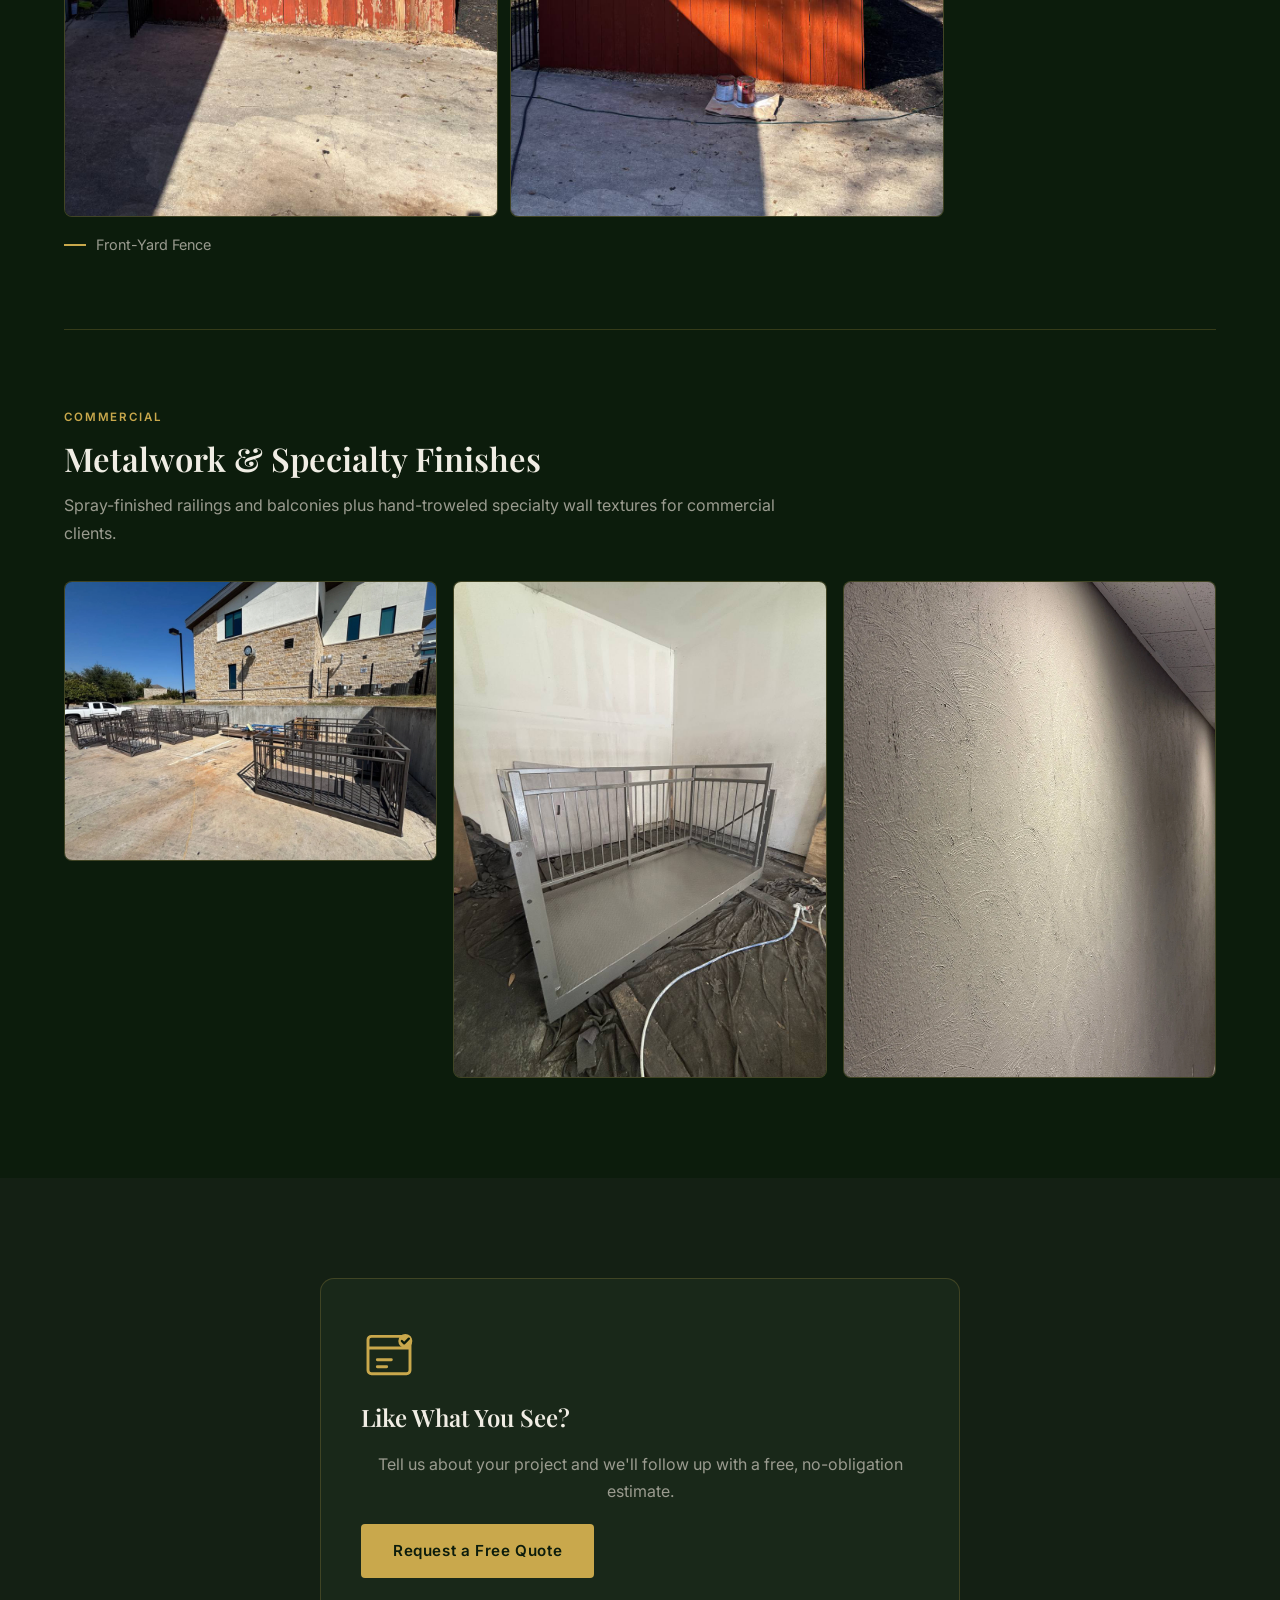
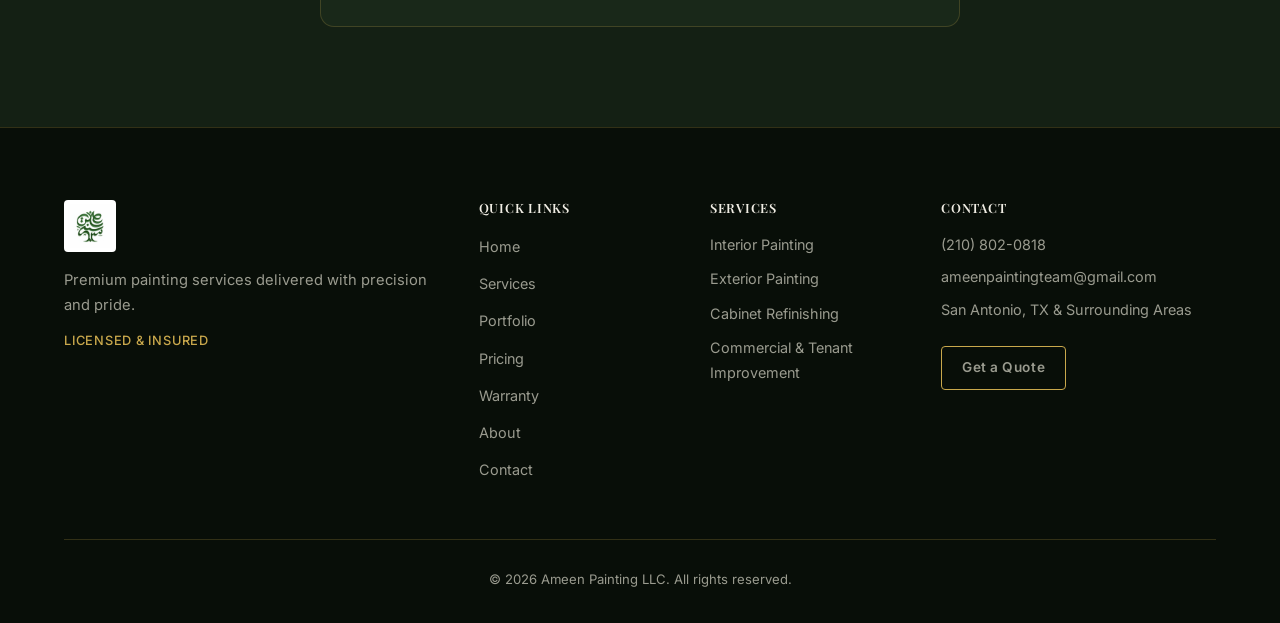
==== commit e3402678: "Add Google Ads conversion tracking tag (AW-18265858431) Installs the gtag.js tag on every page and f" ====
--- a/portfolio.html
+++ b/portfolio.html
@@ -1,6 +1,14 @@
 <!DOCTYPE html>
 <html lang="en">
 <head>
+  <!-- Google tag (gtag.js) -->
+  <script async src="https://www.googletagmanager.com/gtag/js?id=AW-18265858431"></script>
+  <script>
+    window.dataLayer = window.dataLayer || [];
+    function gtag(){dataLayer.push(arguments);}
+    gtag('js', new Date());
+    gtag('config', 'AW-18265858431');
+  </script>
   <meta charset="UTF-8" />
   <meta name="viewport" content="width=device-width, initial-scale=1.0" />
   <meta name="description" content="Browse before-and-after photos of residential and commercial painting projects completed by Ameen Painting LLC in San Antonio, TX." />
--- a/css/style.css
+++ b/css/style.css
@@ -381,11 +381,17 @@
 .hero-bg {
   position: absolute;
   inset: 0;
-  background-image: url('../assets/images/hollister-hero.webp');
+  background-image: url('../assets/images/stock-house-dusk.jpg');
   background-size: cover;
   background-position: center;
   transform: scale(1.04);
   transition: transform 8s ease;
+}
+/* On phones/portrait tablets the wide desktop landscape would crop to a
+   zoomed-in center slice, so swap in a 9:16 portrait version of the hero
+   photo that fills the tall viewport with minimal cropping. */
+@media (max-width: 768px) {
+  .hero-bg { background-image: url('../assets/images/stock-house-dusk-mobile.jpg'); }
 }
 #hero.loaded .hero-bg { transform: scale(1); }
 .hero-overlay {
@@ -414,7 +420,7 @@
 }
 .hero-title {
   color: #fff;
-  margin-bottom: 24px;
+  margin-bottom: 40px;
   text-shadow: 0 2px 24px rgba(0,0,0,0.4);
 }
 .hero-title em {
@@ -1050,6 +1056,27 @@
 .gallery-item:hover .gallery-cap,
 .gallery-item:focus-visible .gallery-cap { opacity: 1; }
 
+/* Labeled gallery groups — unpaired Before/After piles */
+.project-gallery-group { margin-top: 28px; }
+.project-gallery-group-label {
+  display: flex;
+  align-items: center;
+  gap: 10px;
+  margin: 0 0 14px;
+  font-size: 0.72rem;
+  font-weight: 600;
+  letter-spacing: 0.16em;
+  text-transform: uppercase;
+  color: var(--text-muted);
+}
+.project-gallery-group-label::after {
+  content: '';
+  flex: 1;
+  height: 1px;
+  background: var(--border);
+}
+.project-gallery-group .project-gallery { margin-top: 0; }
+
 @media (max-width: 900px) {
   .project-gallery { columns: 2; }
 }
@@ -1360,12 +1387,6 @@
 }
 
 /* ---- 10b. WARRANTY ---- */
-.warranty-grid {
-  display: grid;
-  grid-template-columns: 220px 1fr;
-  gap: 64px;
-  align-items: start;
-}
 .warranty-badge-wrap {
   display: flex;
   flex-direction: column;
@@ -1373,6 +1394,8 @@
   gap: 20px;
   padding-top: 8px;
 }
+/* Warranty section now shows only the seal + PDF download, centered */
+.warranty-badge-wrap--center { margin-top: 8px; }
 .warranty-download-btn { white-space: nowrap; }
 .warranty-badge {
   width: 160px;
@@ -1414,7 +1437,6 @@
   text-align: center;
   line-height: 1.4;
 }
-.warranty-content p { margin-bottom: 20px; max-width: 640px; }
 .warranty-details {
   border: 1px solid var(--border);
   border-radius: var(--radius);
@@ -1453,10 +1475,6 @@
 }
 .warranty-terms-body p:last-child { margin-bottom: 0; }
 .warranty-terms-body strong { color: var(--text); }
-
-@media (max-width: 900px) {
-  .warranty-grid { grid-template-columns: 1fr; gap: 32px; }
-}
 
 /* FAQ accordion list (reuses .warranty-details styling) */
 .faq-list {
